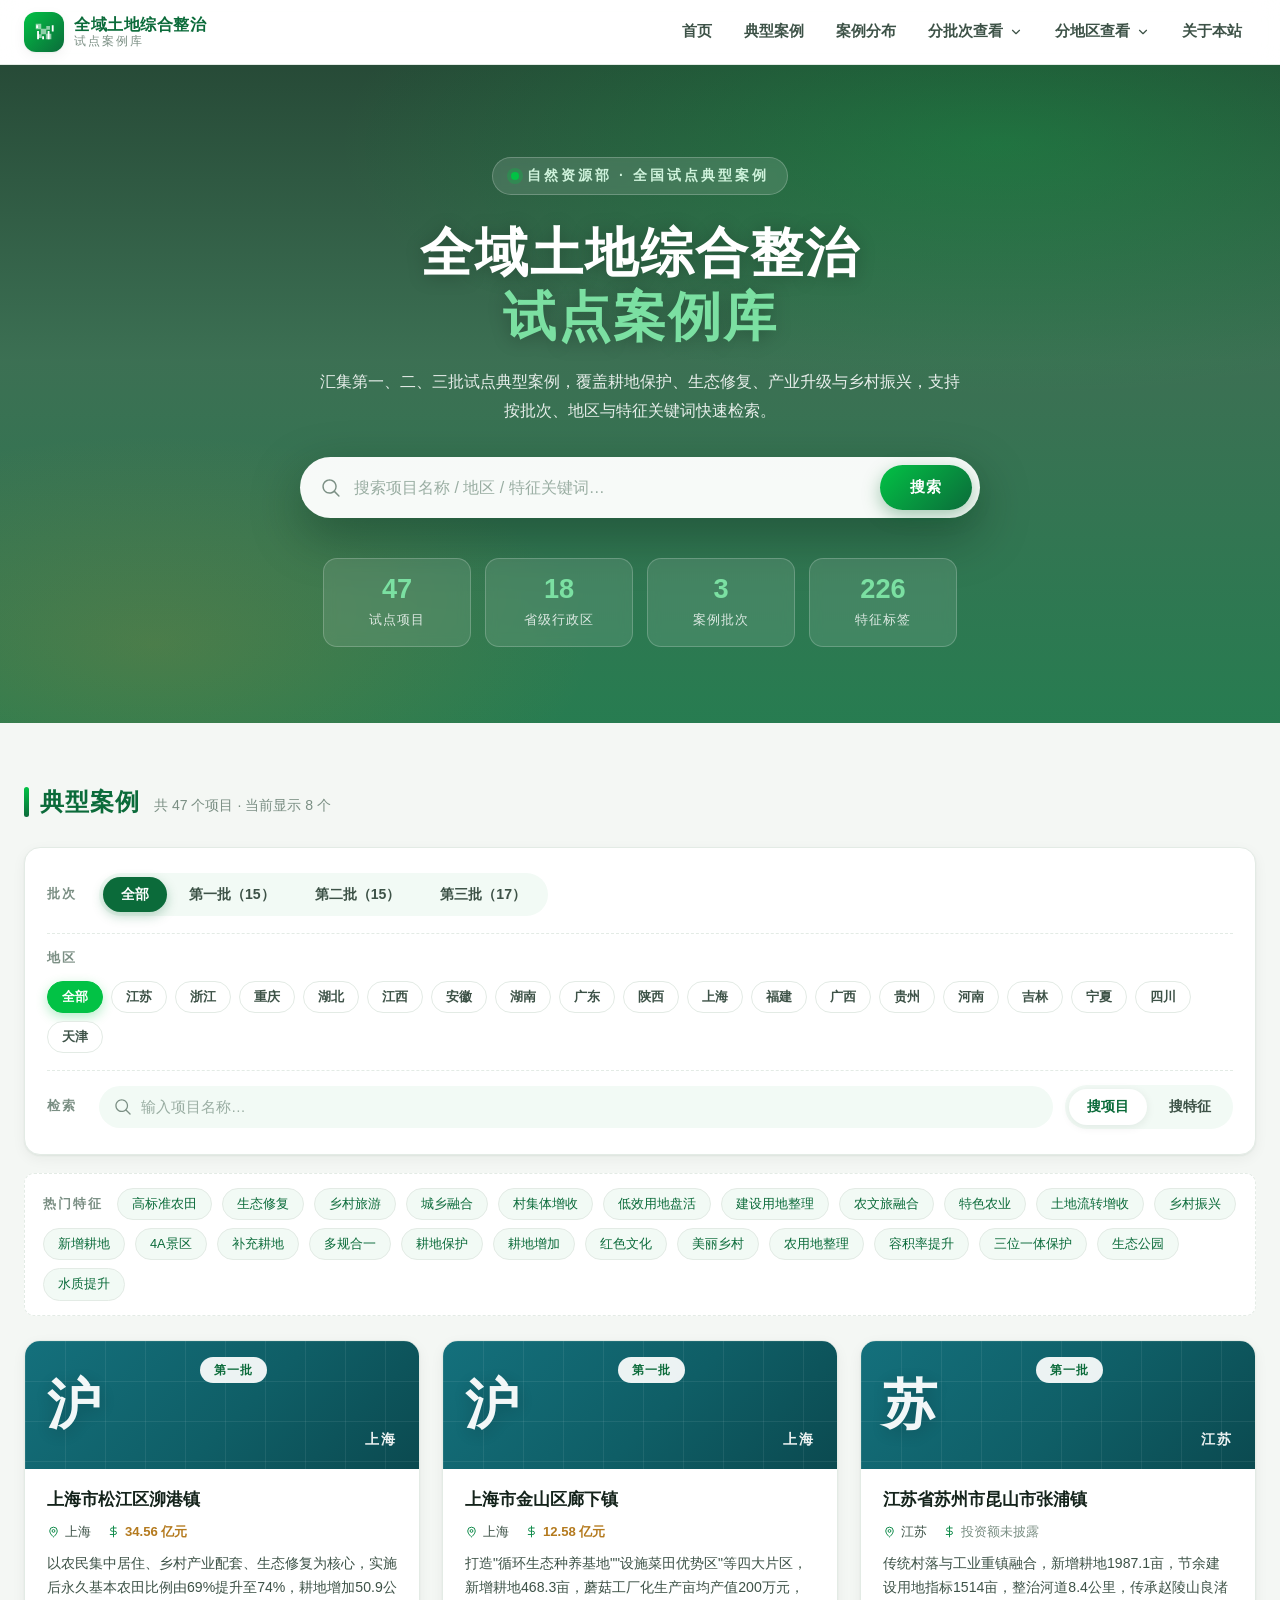
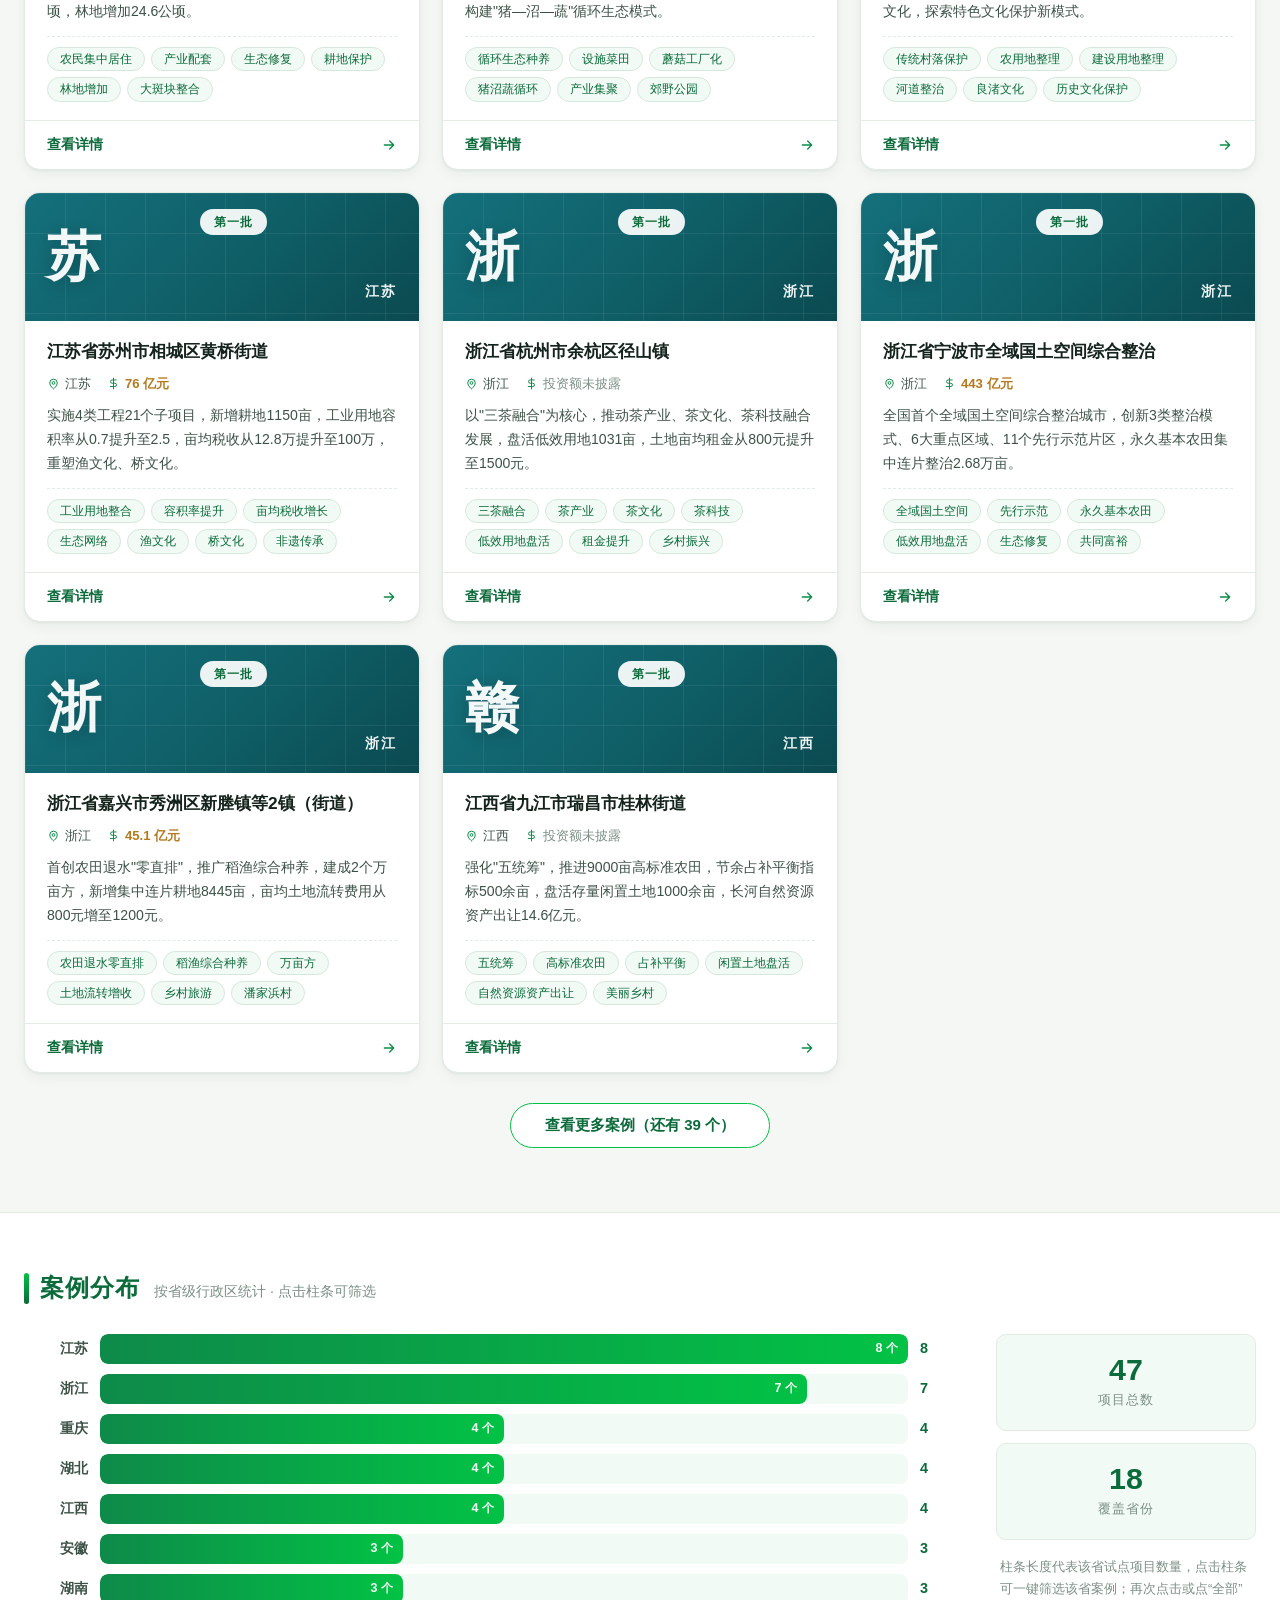
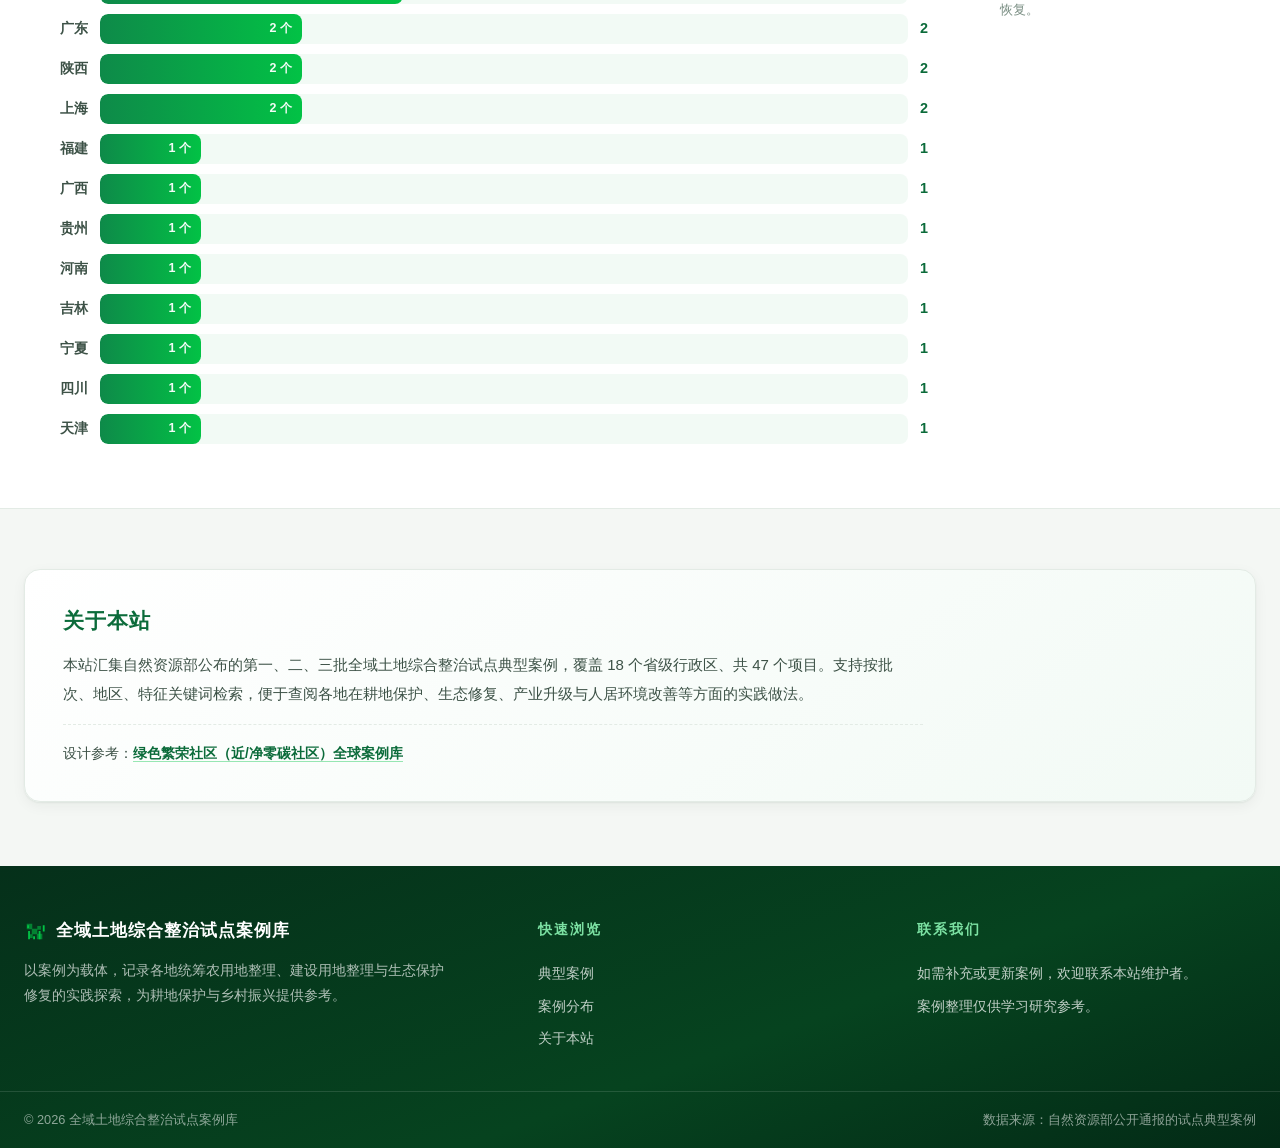
==== index.html @ f23e1749 "Add files via upload" ====
<!DOCTYPE html>
<html lang="zh-CN">
<head>
<meta charset="utf-8" />
<meta name="viewport" content="width=device-width, initial-scale=1.0" />
<meta name="theme-color" content="#02C245" />
<meta name="description" content="全域土地综合整治试点案例库：汇集自然资源部第一、二、三批典型案例，支持按批次、地区、特征关键词检索。" />
<title>全域土地综合整治试点案例库</title>
<style>
/* ============================================================
   全域土地综合整治试点案例库 · 单文件页面
   设计语言：绿色主题（参考绿色繁荣社区案例库）+ 田块网格签名元素
   ============================================================ */

/* ---------- 设计令牌 ---------- */
:root {
  --green-900: #06431F;
  --green-700: #0B6B3A;
  --green-600: #0E8A49;
  --green-500: #02C245;
  --green-100: #E6F6EC;
  --green-50:  #F2FAF5;
  --gold-600:  #B47A1E;
  --gold-500:  #D98E2B;
  --gold-100:  #FBF1DE;
  --teal-600:  #14707C;
  --teal-100:  #E3F2F4;
  --ink:       #14231B;
  --ink-2:     #3D5247;
  --ink-3:     #7B8F84;
  --bg:        #F4F7F4;
  --white:     #FFFFFF;
  --line:      #E3EBE5;
  --shadow-sm: 0 1px 2px rgba(13, 44, 28, .06), 0 4px 14px rgba(13, 44, 28, .05);
  --shadow-md: 0 6px 24px rgba(13, 44, 28, .10);
  --shadow-lg: 0 18px 50px rgba(6, 45, 24, .16);
  --radius:    16px;
  --radius-sm: 10px;
  --font: 'Microsoft YaHei', 'PingFang SC', 'Noto Sans SC', 'Source Han Sans SC', Arial, sans-serif;
  --header-h: 64px;
}

* { margin: 0; padding: 0; box-sizing: border-box; }
html { scroll-behavior: smooth; }
body {
  font-family: var(--font);
  background: var(--bg);
  color: var(--ink);
  line-height: 1.6;
  -webkit-font-smoothing: antialiased;
}
img { display: block; max-width: 100%; }
button { font-family: inherit; cursor: pointer; }
a { color: inherit; text-decoration: none; }
ul { list-style: none; }

/* 田块网格签名元素 */
.plot-grid {
  background-image:
    linear-gradient(rgba(255, 255, 255, .06) 1px, transparent 1px),
    linear-gradient(90deg, rgba(255, 255, 255, .06) 1px, transparent 1px);
  background-size: 46px 46px;
}
.plot-grid-dark {
  background-image:
    linear-gradient(rgba(11, 107, 58, .05) 1px, transparent 1px),
    linear-gradient(90deg, rgba(11, 107, 58, .05) 1px, transparent 1px);
  background-size: 46px 46px;
}

/* ---------- 顶部导航 ---------- */
.site-header {
  position: sticky;
  top: 0;
  z-index: 60;
  background: rgba(255, 255, 255, .92);
  backdrop-filter: blur(12px);
  border-bottom: 1px solid var(--line);
}
.header-inner {
  max-width: 1280px;
  margin: 0 auto;
  height: var(--header-h);
  padding: 0 24px;
  display: flex;
  align-items: center;
  gap: 20px;
}
.brand {
  display: flex;
  align-items: center;
  gap: 10px;
  flex-shrink: 0;
}
.brand-mark {
  width: 40px; height: 40px;
  border-radius: 12px;
  background: linear-gradient(135deg, var(--green-500), var(--green-700));
  display: grid;
  place-items: center;
  color: #fff;
  box-shadow: var(--shadow-sm);
}
.brand-text { display: flex; flex-direction: column; line-height: 1.2; }
.brand-text strong { font-size: 1.02rem; font-weight: 800; color: var(--green-700); letter-spacing: .5px; }
.brand-text small { font-size: .72rem; color: var(--ink-3); letter-spacing: 2px; }

.site-nav {
  margin-left: auto;
  display: flex;
  align-items: center;
  gap: 4px;
}
.nav-link {
  display: inline-flex;
  align-items: center;
  gap: 6px;
  padding: 9px 14px;
  border: none;
  background: none;
  font-size: .92rem;
  font-weight: 600;
  color: var(--ink-2);
  border-radius: 10px;
  transition: background .2s, color .2s;
}
.nav-link:hover, .nav-link:focus-visible { background: var(--green-100); color: var(--green-700); }
.nav-link:focus-visible { outline: 2px solid var(--green-500); outline-offset: 1px; }
.nav-drop { position: relative; }
.drop-menu {
  position: absolute;
  top: calc(100% + 8px);
  left: 0;
  min-width: 180px;
  background: var(--white);
  border: 1px solid var(--line);
  border-radius: 12px;
  box-shadow: var(--shadow-md);
  padding: 8px;
  display: none;
  z-index: 70;
}
.drop-menu.open { display: block; }
.drop-menu button {
  display: flex;
  justify-content: space-between;
  align-items: center;
  gap: 12px;
  width: 100%;
  text-align: left;
  border: none;
  background: none;
  padding: 9px 12px;
  font-size: .9rem;
  color: var(--ink-2);
  border-radius: 8px;
  transition: background .15s, color .15s;
}
.drop-menu button:hover { background: var(--green-50); color: var(--green-700); }
.drop-menu button.active { color: var(--green-700); font-weight: 700; background: var(--green-100); }
.drop-menu button small { color: var(--ink-3); font-weight: 400; font-size: .78rem; white-space: nowrap; }
.drop-menu-wide {
  width: 340px;
  grid-template-columns: 1fr 1fr;
  gap: 2px;
  max-height: 380px;
  overflow-y: auto;
}
.drop-menu.drop-menu-wide { display: none; }
.drop-menu.drop-menu-wide.open { display: grid; }
.nav-toggle {
  display: none;
  width: 42px; height: 42px;
  border: 1px solid var(--line);
  background: var(--white);
  border-radius: 10px;
  place-items: center;
  color: var(--green-700);
}

/* ---------- Hero 横幅 ---------- */
.hero { position: relative; overflow: hidden; }
.hero-bg {
  position: absolute; inset: 0;
  background-size: cover;
  background-position: center 38%;
  transform: scale(1.02);
}
.hero-overlay {
  position: absolute; inset: 0;
  background:
    linear-gradient(180deg, rgba(5, 46, 24, .86) 0%, rgba(8, 74, 38, .78) 45%, rgba(11, 107, 58, .88) 100%);
}
.hero-overlay::after {
  content: "";
  position: absolute; inset: 0;
  background:
    radial-gradient(1100px 420px at 78% 12%, rgba(2, 194, 69, .28), transparent 60%),
    radial-gradient(800px 380px at 12% 88%, rgba(217, 142, 43, .18), transparent 55%);
}
.hero-inner {
  position: relative;
  max-width: 1280px;
  margin: 0 auto;
  padding: 92px 24px 76px;
  text-align: center;
  color: #fff;
}
.hero-eyebrow {
  display: inline-flex;
  align-items: center;
  gap: 8px;
  font-size: .86rem;
  font-weight: 600;
  letter-spacing: 3px;
  color: #CFF3DC;
  background: rgba(255, 255, 255, .12);
  border: 1px solid rgba(255, 255, 255, .22);
  border-radius: 40px;
  padding: 7px 18px;
  margin-bottom: 26px;
  backdrop-filter: blur(4px);
}
.hero-eyebrow::before {
  content: "";
  width: 8px; height: 8px;
  border-radius: 50%;
  background: var(--green-500);
  box-shadow: 0 0 0 4px rgba(2, 194, 69, .28);
}
.hero-title {
  font-size: clamp(2rem, 4.6vw, 3.3rem);
  font-weight: 800;
  line-height: 1.22;
  letter-spacing: 2px;
  text-shadow: 0 2px 18px rgba(0, 0, 0, .25);
}
.hero-title .accent { color: #7BE0A2; }
.hero-sub {
  margin: 18px auto 0;
  max-width: 640px;
  font-size: 1rem;
  color: rgba(255, 255, 255, .88);
  line-height: 1.8;
}
.hero-search {
  margin: 32px auto 0;
  max-width: 680px;
  display: flex;
  align-items: center;
  gap: 10px;
  background: rgba(255, 255, 255, .96);
  border-radius: 60px;
  padding: 8px 8px 8px 22px;
  box-shadow: 0 18px 50px rgba(3, 32, 17, .35);
  transition: box-shadow .25s;
}
.hero-search:focus-within { box-shadow: 0 18px 56px rgba(3, 32, 17, .45), 0 0 0 4px rgba(2, 194, 69, .35); }
.hero-search .s-icon { color: var(--ink-3); flex-shrink: 0; display: grid; place-items: center; }
.hero-search input {
  flex: 1;
  border: none;
  background: none;
  outline: none;
  font-size: 1rem;
  font-family: inherit;
  color: var(--ink);
  padding: 12px 4px;
  min-width: 0;
}
.hero-search input::placeholder { color: #9AAEA3; }
.hero-search button {
  border: none;
  background: linear-gradient(135deg, var(--green-500), var(--green-700));
  color: #fff;
  font-size: .95rem;
  font-weight: 700;
  padding: 12px 30px;
  border-radius: 40px;
  letter-spacing: 1px;
  transition: transform .15s, box-shadow .2s;
  box-shadow: 0 6px 18px rgba(2, 110, 42, .35);
  flex-shrink: 0;
}
.hero-search button:hover { transform: translateY(-1px); box-shadow: 0 10px 24px rgba(2, 110, 42, .45); }

.hero-stats {
  margin: 40px auto 0;
  display: flex;
  justify-content: center;
  flex-wrap: wrap;
  gap: 14px;
}
.hero-stat {
  min-width: 148px;
  background: rgba(255, 255, 255, .10);
  border: 1px solid rgba(255, 255, 255, .20);
  border-radius: 14px;
  padding: 14px 22px;
  backdrop-filter: blur(6px);
  transition: background .2s, transform .2s;
}
.hero-stat:hover { background: rgba(255, 255, 255, .16); transform: translateY(-2px); }
.hero-stat b { display: block; font-size: 1.7rem; font-weight: 800; color: #7BE0A2; line-height: 1.2; }
.hero-stat span { font-size: .82rem; color: rgba(255, 255, 255, .82); letter-spacing: 1px; }

/* ---------- 通用章节 ---------- */
.section { max-width: 1280px; margin: 0 auto; padding: 60px 24px 0; }
.section-head {
  display: flex;
  align-items: baseline;
  gap: 14px;
  margin-bottom: 26px;
  flex-wrap: wrap;
}
.section-title {
  position: relative;
  font-size: 1.5rem;
  font-weight: 800;
  color: var(--green-700);
  letter-spacing: 1px;
  padding-left: 16px;
}
.section-title::before {
  content: "";
  position: absolute;
  left: 0; top: 4px; bottom: 4px;
  width: 5px;
  border-radius: 4px;
  background: linear-gradient(180deg, var(--green-500), var(--green-700));
}
.section-note { font-size: .88rem; color: var(--ink-3); }

/* ---------- 筛选栏 ---------- */
.filter-bar {
  background: var(--white);
  border: 1px solid var(--line);
  border-radius: var(--radius);
  box-shadow: var(--shadow-sm);
  padding: 18px 22px;
  margin-bottom: 18px;
}
.filter-row {
  display: flex;
  align-items: center;
  gap: 12px;
  flex-wrap: wrap;
  padding: 7px 0;
}
.filter-row + .filter-row { border-top: 1px dashed var(--line); margin-top: 10px; padding-top: 14px; }
.filter-label {
  font-size: .8rem;
  font-weight: 700;
  color: var(--ink-3);
  letter-spacing: 2px;
  flex-shrink: 0;
  min-width: 40px;
}
.seg {
  display: inline-flex;
  background: var(--green-50);
  border-radius: 40px;
  padding: 4px;
  gap: 4px;
  flex-wrap: wrap;
}
.seg-btn {
  border: none;
  background: none;
  padding: 8px 18px;
  border-radius: 40px;
  font-size: .88rem;
  font-weight: 600;
  color: var(--ink-2);
  transition: all .2s;
}
.seg-btn:hover { color: var(--green-700); }
.seg-btn.active {
  background: var(--green-700);
  color: #fff;
  box-shadow: 0 4px 12px rgba(11, 107, 58, .28);
}
.chips { display: flex; flex-wrap: wrap; gap: 8px; }
.chip {
  border: 1px solid var(--line);
  background: var(--white);
  border-radius: 40px;
  padding: 6px 14px;
  font-size: .82rem;
  font-weight: 600;
  color: var(--ink-2);
  transition: all .18s;
}
.chip:hover { border-color: var(--green-500); color: var(--green-700); background: var(--green-50); }
.chip.active {
  background: var(--green-500);
  border-color: var(--green-500);
  color: #fff;
  box-shadow: 0 4px 12px rgba(2, 194, 69, .30);
}
.search-group {
  flex: 1 1 300px;
  display: flex;
  align-items: center;
  gap: 8px;
  background: var(--green-50);
  border: 2px solid transparent;
  border-radius: 40px;
  padding: 0 14px;
  transition: all .2s;
}
.search-group:focus-within {
  border-color: var(--green-500);
  background: var(--white);
  box-shadow: 0 0 0 4px rgba(2, 194, 69, .12);
}
.search-group .s-icon { color: var(--ink-3); display: grid; place-items: center; }
.search-group input {
  flex: 1;
  border: none;
  background: none;
  outline: none;
  font-size: .92rem;
  font-family: inherit;
  color: var(--ink);
  padding: 11px 2px;
  min-width: 0;
}
.search-group input::placeholder { color: #9AAEA3; }
.clear-btn {
  border: none;
  background: none;
  color: var(--ink-3);
  width: 26px; height: 26px;
  border-radius: 50%;
  display: none;
  place-items: center;
  transition: color .15s, background .15s;
}
.clear-btn.visible { display: grid; }
.clear-btn:hover { color: #C0392B; background: #FDECEC; }
.mode-toggle {
  display: inline-flex;
  background: var(--green-50);
  border-radius: 40px;
  padding: 4px;
  gap: 4px;
  flex-shrink: 0;
}
.mode-btn {
  border: none;
  background: none;
  padding: 9px 18px;
  border-radius: 40px;
  font-size: .86rem;
  font-weight: 600;
  color: var(--ink-2);
  transition: all .2s;
}
.mode-btn.active {
  background: var(--white);
  color: var(--green-700);
  box-shadow: 0 2px 10px rgba(13, 44, 28, .08);
}

/* ---------- 特征标签云 ---------- */
.tag-cloud {
  display: flex;
  flex-wrap: wrap;
  align-items: center;
  gap: 8px 10px;
  margin-bottom: 24px;
  padding: 14px 18px;
  background: var(--white);
  border: 1px dashed var(--line);
  border-radius: var(--radius-sm);
}
.tag-cloud .label {
  font-size: .8rem;
  font-weight: 700;
  color: var(--ink-3);
  letter-spacing: 2px;
  margin-right: 4px;
}
.tag {
  display: inline-block;
  padding: 5px 14px;
  border-radius: 40px;
  font-size: .8rem;
  background: var(--green-50);
  color: var(--green-700);
  border: 1px solid var(--line);
  cursor: pointer;
  user-select: none;
  transition: all .18s;
}
.tag:hover { border-color: var(--green-500); transform: translateY(-1px); }
.tag.active {
  background: var(--green-700);
  border-color: var(--green-700);
  color: #fff;
  box-shadow: 0 4px 12px rgba(11, 107, 58, .28);
}

/* ---------- 案例卡片 ---------- */
.card-grid {
  display: grid;
  grid-template-columns: repeat(auto-fill, minmax(340px, 1fr));
  gap: 22px;
}
.more-wrap { text-align: center; margin-top: 30px; }
.more-btn {
  display: inline-flex; align-items: center; gap: 8px;
  padding: 12px 34px; border-radius: 999px;
  background: var(--white); color: var(--green-700);
  border: 1.5px solid var(--green-500); font-size: 15px; font-weight: 600;
  cursor: pointer; transition: all .2s ease;
}
.more-btn:hover { background: var(--green-500); color: var(--white); border-color: var(--green-500); }
.project-card {
  background: var(--white);
  border: 1px solid var(--line);
  border-radius: var(--radius);
  box-shadow: var(--shadow-sm);
  overflow: hidden;
  display: flex;
  flex-direction: column;
  cursor: pointer;
  transition: transform .22s cubic-bezier(.4, 0, .2, 1), box-shadow .22s;
}
.project-card:hover, .project-card:focus-visible {
  transform: translateY(-4px);
  box-shadow: var(--shadow-lg);
  border-color: rgba(2, 194, 69, .45);
}
.project-card:focus-visible { outline: 2px solid var(--green-500); outline-offset: 2px; }

.card-cover {
  position: relative;
  height: 128px;
  overflow: hidden;
  display: flex;
  align-items: center;
  justify-content: space-between;
  padding: 0 22px;
  color: #fff;
}
.card-cover::after {  /* 田块网格 */
  content: "";
  position: absolute; inset: 0;
  background-image:
    linear-gradient(rgba(255, 255, 255, .07) 1px, transparent 1px),
    linear-gradient(90deg, rgba(255, 255, 255, .07) 1px, transparent 1px);
  background-size: 40px 40px;
  pointer-events: none;
}
.cover-char {
  position: relative;
  font-size: 3.4rem;
  font-weight: 800;
  line-height: 1;
  opacity: .95;
  text-shadow: 0 4px 18px rgba(0, 0, 0, .22);
}
.cover-prov {
  position: relative;
  font-size: .9rem;
  font-weight: 600;
  letter-spacing: 2px;
  opacity: .92;
  align-self: flex-end;
  padding-bottom: 18px;
}
.batch-badge {
  position: relative;
  align-self: flex-start;
  margin-top: 16px;
  font-size: .72rem;
  font-weight: 700;
  padding: 4px 14px;
  border-radius: 30px;
  background: rgba(255, 255, 255, .92);
  color: var(--green-700);
  letter-spacing: 1px;
  white-space: nowrap;
}
.batch-badge.batch-第二批 { color: var(--gold-600); }
.batch-badge.batch-第三批 { color: var(--teal-600); }

.card-body { padding: 18px 22px 6px; display: flex; flex-direction: column; gap: 10px; flex: 1; }
.card-name {
  font-size: 1.08rem;
  font-weight: 800;
  color: var(--ink);
  line-height: 1.4;
}
.card-meta { display: flex; flex-wrap: wrap; gap: 8px 16px; }
.meta-item {
  display: inline-flex;
  align-items: center;
  gap: 5px;
  font-size: .82rem;
  color: var(--ink-2);
}
.meta-item svg { color: var(--green-600); flex-shrink: 0; }
.meta-item .invest {
  color: var(--gold-600);
  font-weight: 700;
}
.meta-item .invest.na { color: var(--ink-3); font-weight: 400; }
.card-desc {
  font-size: .88rem;
  line-height: 1.7;
  color: var(--ink-2);
  display: -webkit-box;
  -webkit-line-clamp: 3;
  -webkit-box-orient: vertical;
  overflow: hidden;
}
.card-tags {
  display: flex;
  flex-wrap: wrap;
  gap: 6px;
  padding-top: 10px;
  margin-top: 2px;
  border-top: 1px dashed var(--line);
}
.tag-item {
  font-size: .72rem;
  background: var(--green-50);
  color: var(--green-700);
  padding: 2px 12px;
  border-radius: 30px;
  border: 1px solid #D5E8DC;
  white-space: nowrap;
}
.card-foot {
  display: flex;
  align-items: center;
  justify-content: space-between;
  margin-top: 12px;
  padding: 13px 22px;
  border-top: 1px solid var(--line);
  font-size: .86rem;
  font-weight: 700;
  color: var(--green-700);
}
.card-foot svg { transition: transform .2s; color: var(--green-600); }
.project-card:hover .card-foot svg { transform: translateX(4px); }

/* ---------- 空状态 ---------- */
.empty-state {
  grid-column: 1 / -1;
  text-align: center;
  padding: 64px 20px;
  color: var(--ink-3);
  background: var(--white);
  border: 1px dashed var(--line);
  border-radius: var(--radius);
}
.empty-state .e-icon {
  width: 64px; height: 64px;
  margin: 0 auto 18px;
  border-radius: 50%;
  background: var(--green-50);
  display: grid;
  place-items: center;
  color: var(--green-600);
}
.empty-state h3 { font-size: 1.15rem; color: var(--ink-2); margin-bottom: 8px; }
.empty-state p { font-size: .9rem; opacity: .8; }
.empty-state button {
  margin-top: 16px;
  border: 1px solid var(--green-500);
  background: none;
  color: var(--green-700);
  font-weight: 700;
  font-size: .88rem;
  padding: 9px 24px;
  border-radius: 40px;
  transition: all .2s;
}
.empty-state button:hover { background: var(--green-50); }

/* ---------- 案例分布 ---------- */
.section-alt { background: var(--white); border-top: 1px solid var(--line); border-bottom: 1px solid var(--line); max-width: none; margin-top: 64px; padding: 56px 0 64px; }
.section-alt .section-inner { max-width: 1280px; margin: 0 auto; padding: 0 24px; }
.dist-wrap {
  display: grid;
  grid-template-columns: 1fr 260px;
  gap: 32px;
  align-items: start;
}
.dist-bars { display: flex; flex-direction: column; gap: 10px; }
.dist-row { display: grid; grid-template-columns: 64px 1fr 44px; align-items: center; gap: 12px; }
.dist-name { font-size: .88rem; font-weight: 700; color: var(--ink-2); text-align: right; white-space: nowrap; }
.dist-track {
  position: relative;
  height: 30px;
  background: var(--green-50);
  border-radius: 8px;
  overflow: hidden;
  cursor: pointer;
}
.dist-fill {
  position: absolute;
  left: 0; top: 0; bottom: 0;
  border-radius: 8px;
  background: linear-gradient(90deg, var(--green-600), var(--green-500));
  min-width: 3px;
  transition: width .5s cubic-bezier(.4, 0, .2, 1);
  display: flex;
  align-items: center;
  justify-content: flex-end;
  padding-right: 10px;
}
.dist-row.active .dist-fill {
  background: linear-gradient(90deg, var(--green-700), var(--green-500));
  box-shadow: 0 0 0 2px rgba(2, 194, 69, .35);
}
.dist-fill span { font-size: .78rem; font-weight: 700; color: rgba(255, 255, 255, .95); }
.dist-count { font-size: .9rem; font-weight: 800; color: var(--green-700); }
.dist-side { display: flex; flex-direction: column; gap: 12px; }
.dist-card {
  border: 1px solid var(--line);
  border-radius: var(--radius-sm);
  padding: 18px 20px;
  background: var(--green-50);
  text-align: center;
}
.dist-card b { display: block; font-size: 1.9rem; font-weight: 800; color: var(--green-700); line-height: 1.1; }
.dist-card span { font-size: .8rem; color: var(--ink-3); letter-spacing: 1px; }
.dist-tip {
  font-size: .8rem;
  color: var(--ink-3);
  line-height: 1.7;
  padding: 4px 4px 0;
}

/* ---------- 关于本站 ---------- */
.about-card {
  background: linear-gradient(145deg, var(--white), var(--green-50));
  border: 1px solid var(--line);
  border-radius: var(--radius);
  padding: 34px 38px;
  box-shadow: var(--shadow-sm);
}
.about-card h2 { font-size: 1.3rem; font-weight: 800; color: var(--green-700); margin-bottom: 14px; letter-spacing: 1px; }
.about-card p { font-size: .94rem; color: var(--ink-2); line-height: 1.9; max-width: 860px; }
.about-card .about-links { margin-top: 16px; padding-top: 16px; border-top: 1px dashed var(--line); font-size: .86rem; }
.about-card a { color: var(--green-700); font-weight: 700; border-bottom: 1px solid rgba(2, 194, 69, .4); transition: border-color .2s; }
.about-card a:hover { border-color: var(--green-500); }

/* ---------- 页脚 ---------- */
.site-footer {
  margin-top: 64px;
  background: linear-gradient(160deg, #05301A 0%, var(--green-900) 60%, #032A16 100%);
  color: rgba(255, 255, 255, .82);
}
.footer-inner {
  max-width: 1280px;
  margin: 0 auto;
  padding: 52px 24px 36px;
  display: grid;
  grid-template-columns: 1.4fr 1fr 1fr;
  gap: 40px;
}
.footer-brand { display: flex; flex-direction: column; gap: 14px; }
.footer-brand .fb-title { display: flex; align-items: center; gap: 10px; color: #fff; }
.footer-brand .fb-title svg { color: var(--green-500); }
.footer-brand .fb-title strong { font-size: 1.05rem; font-weight: 800; letter-spacing: 1px; }
.footer-brand p { font-size: .86rem; line-height: 1.8; max-width: 420px; color: rgba(255, 255, 255, .68); }
.footer-col h3 {
  font-size: .9rem;
  font-weight: 700;
  color: #7BE0A2;
  letter-spacing: 2px;
  margin-bottom: 16px;
}
.footer-col a, .footer-col p {
  display: block;
  font-size: .88rem;
  color: rgba(255, 255, 255, .75);
  padding: 5px 0;
  transition: color .15s;
}
.footer-col a:hover { color: #7BE0A2; }
.footer-bottom {
  border-top: 1px solid rgba(255, 255, 255, .12);
}
.footer-bottom-inner {
  max-width: 1280px;
  margin: 0 auto;
  padding: 18px 24px;
  display: flex;
  justify-content: space-between;
  flex-wrap: wrap;
  gap: 8px;
  font-size: .8rem;
  color: rgba(255, 255, 255, .55);
}

/* ---------- 详情弹窗 ---------- */
.modal {
  position: fixed;
  inset: 0;
  z-index: 100;
  display: none;
  align-items: center;
  justify-content: center;
  padding: 24px;
}
.modal.open { display: flex; }
.modal-backdrop {
  position: absolute;
  inset: 0;
  background: rgba(6, 34, 19, .55);
  backdrop-filter: blur(3px);
  animation: fadeIn .2s ease;
}
.modal-panel {
  position: relative;
  width: 100%;
  max-width: 640px;
  max-height: 86vh;
  overflow-y: auto;
  background: var(--white);
  border-radius: 18px;
  box-shadow: var(--shadow-lg);
  animation: slideUp .28s cubic-bezier(.2, .8, .3, 1);
}
.modal-close {
  position: absolute;
  top: 14px; right: 14px;
  z-index: 5;
  width: 38px; height: 38px;
  border: none;
  border-radius: 50%;
  background: rgba(255, 255, 255, .9);
  color: var(--ink-2);
  display: grid;
  place-items: center;
  box-shadow: var(--shadow-sm);
  transition: background .15s, transform .15s;
}
.modal-close:hover { background: #fff; transform: rotate(90deg); }
.modal-cover {
  position: relative;
  height: 150px;
  display: flex;
  align-items: center;
  justify-content: space-between;
  padding: 0 30px;
  color: #fff;
  overflow: hidden;
}
.modal-cover::after {
  content: "";
  position: absolute; inset: 0;
  background-image:
    linear-gradient(rgba(255, 255, 255, .07) 1px, transparent 1px),
    linear-gradient(90deg, rgba(255, 255, 255, .07) 1px, transparent 1px);
  background-size: 40px 40px;
  pointer-events: none;
}
.modal-cover .cover-char { position: relative; font-size: 4.2rem; font-weight: 800; text-shadow: 0 4px 18px rgba(0, 0, 0, .25); }
.modal-cover .cover-right { position: relative; text-align: right; display: flex; flex-direction: column; gap: 8px; align-items: flex-end; }
.modal-cover .cover-prov { font-size: .92rem; font-weight: 600; letter-spacing: 3px; opacity: .92; }
.modal-body { padding: 26px 30px 30px; }
.modal-name { font-size: 1.35rem; font-weight: 800; color: var(--ink); line-height: 1.45; }
.modal-meta { display: flex; flex-wrap: wrap; gap: 8px; margin: 16px 0; }
.meta-pill {
  display: inline-flex;
  align-items: center;
  gap: 6px;
  font-size: .82rem;
  font-weight: 600;
  padding: 5px 14px;
  border-radius: 30px;
  background: var(--green-50);
  color: var(--green-700);
  border: 1px solid #D5E8DC;
}
.meta-pill.gold { background: var(--gold-100); color: var(--gold-600); border-color: #F0DFBE; }
.modal-desc { font-size: .95rem; line-height: 1.95; color: var(--ink-2); }
.modal-tags-title { margin-top: 20px; font-size: .8rem; font-weight: 700; color: var(--ink-3); letter-spacing: 2px; }
.modal-tags { display: flex; flex-wrap: wrap; gap: 8px; margin-top: 10px; }

/* ---------- 回到顶部 ---------- */
.to-top {
  position: fixed;
  right: 26px;
  bottom: 26px;
  z-index: 50;
  width: 46px; height: 46px;
  border: none;
  border-radius: 50%;
  background: linear-gradient(135deg, var(--green-500), var(--green-700));
  color: #fff;
  display: grid;
  place-items: center;
  box-shadow: 0 8px 24px rgba(2, 110, 42, .35);
  opacity: 0;
  visibility: hidden;
  transform: translateY(10px);
  transition: all .25s;
}
.to-top.show { opacity: 1; visibility: visible; transform: translateY(0); }
.to-top:hover { transform: translateY(-3px); box-shadow: 0 12px 30px rgba(2, 110, 42, .45); }

/* ---------- 动画 ---------- */
@keyframes fadeIn { from { opacity: 0; } to { opacity: 1; } }
@keyframes slideUp { from { opacity: 0; transform: translateY(26px); } to { opacity: 1; transform: translateY(0); } }

/* ---------- 响应式 ---------- */
@media (max-width: 1020px) {
  .dist-wrap { grid-template-columns: 1fr; }
  .dist-side { flex-direction: row; flex-wrap: wrap; }
  .dist-card { flex: 1; min-width: 140px; }
  .footer-inner { grid-template-columns: 1fr 1fr; }
}
@media (max-width: 880px) {
  .nav-toggle { display: grid; }
  .site-nav {
    position: absolute;
    top: var(--header-h);
    left: 0; right: 0;
    background: var(--white);
    border-bottom: 1px solid var(--line);
    flex-direction: column;
    align-items: stretch;
    padding: 12px 16px 18px;
    gap: 2px;
    display: none;
    box-shadow: var(--shadow-md);
    max-height: calc(100vh - var(--header-h));
    overflow-y: auto;
  }
  .site-nav.open { display: flex; }
  .nav-link { padding: 12px 12px; }
  .nav-drop { position: static; }
  .drop-menu {
    position: static;
    box-shadow: none;
    border: none;
    background: var(--green-50);
    margin: 2px 0 6px;
    display: none;
  }
  .drop-menu.open { display: block; }
  .drop-menu.drop-menu-wide.open { display: grid; }
}
@media (max-width: 680px) {
  .hero-inner { padding: 64px 20px 56px; }
  .hero-stats { gap: 10px; }
  .hero-stat { min-width: 130px; padding: 12px 16px; }
  .hero-stat b { font-size: 1.4rem; }
  .hero-search { flex-wrap: wrap; border-radius: 24px; padding: 12px; }
  .hero-search button { width: 100%; }
  .card-grid { grid-template-columns: 1fr; }
  .section { padding: 44px 16px 0; }
  .section-alt { margin-top: 44px; padding: 44px 0 52px; }
  .section-alt .section-inner { padding: 0 16px; }
  .footer-inner { grid-template-columns: 1fr; gap: 28px; padding: 40px 20px 28px; }
  .about-card { padding: 26px 22px; }
  .modal-body { padding: 22px 20px 24px; }
  .modal-cover { padding: 0 22px; }
  .dist-row { grid-template-columns: 52px 1fr 36px; }
}

/* ---------- 辅助 ---------- */
:focus-visible { outline: 2px solid var(--green-500); outline-offset: 2px; }
@media (prefers-reduced-motion: reduce) {
  *, *::before, *::after { animation: none !important; transition: none !important; }
  html { scroll-behavior: auto; }
}
</style>
</head>
<body id="top">

<!-- ===== 顶部导航 ===== -->
<header class="site-header">
  <div class="header-inner">
    <a class="brand" href="#top" aria-label="返回首页">
      <span class="brand-mark">
        <svg width="22" height="22" viewBox="0 0 24 24" fill="none" aria-hidden="true">
          <path d="M3 3h6v6H3zM8.5 8.5h6v6h-6zM14 14h6v6h-6zM5.5 14.5h4v4h-4zM14.5 5.5h4v4h-4z" fill="currentColor" opacity=".55"/>
          <path d="M4.5 11h2v9h-2zM10 16.5h2v3.5h-2zM16 11h2v9h-2zM20.5 4.5h2v7h-2zM3.5 4.5h2v3h-2z" fill="currentColor"/>
        </svg>
      </span>
      <span class="brand-text">
        <strong>全域土地综合整治</strong>
        <small>试点案例库</small>
      </span>
    </a>
    <nav class="site-nav" id="siteNav" aria-label="主导航">
      <a class="nav-link" href="#top">首页</a>
      <a class="nav-link" href="#cases">典型案例</a>
      <a class="nav-link" href="#distribution">案例分布</a>
      <div class="nav-drop">
        <button class="nav-link" type="button" aria-haspopup="true" aria-expanded="false" data-drop="batchMenu">
          分批次查看
          <svg width="14" height="14" viewBox="0 0 24 24" fill="none" aria-hidden="true"><path d="M6 9l6 6 6-6" stroke="currentColor" stroke-width="2" stroke-linecap="round" stroke-linejoin="round"/></svg>
        </button>
        <div class="drop-menu" id="batchMenu" role="menu"></div>
      </div>
      <div class="nav-drop">
        <button class="nav-link" type="button" aria-haspopup="true" aria-expanded="false" data-drop="provinceMenu">
          分地区查看
          <svg width="14" height="14" viewBox="0 0 24 24" fill="none" aria-hidden="true"><path d="M6 9l6 6 6-6" stroke="currentColor" stroke-width="2" stroke-linecap="round" stroke-linejoin="round"/></svg>
        </button>
        <div class="drop-menu drop-menu-wide" id="provinceMenu" role="menu"></div>
      </div>
      <a class="nav-link" href="#about">关于本站</a>
    </nav>
    <button class="nav-toggle" id="navToggle" type="button" aria-label="打开菜单" aria-expanded="false">
      <svg width="20" height="20" viewBox="0 0 24 24" fill="none" aria-hidden="true"><path d="M4 7h16M4 12h16M4 17h16" stroke="currentColor" stroke-width="2" stroke-linecap="round"/></svg>
    </button>
  </div>
</header>

<!-- ===== Hero 横幅 ===== -->
<section class="hero" id="home">
  <div class="hero-bg" role="img" aria-label="航拍绿色梯田农田景观" style="background-image:url('https://aka.doubaocdn.com/s/QImNTtidp1')"></div>
  <div class="hero-overlay plot-grid"></div>
  <div class="hero-inner">
    <p class="hero-eyebrow">自然资源部 · 全国试点典型案例</p>
    <h1 class="hero-title">全域土地综合整治<br /><span class="accent">试点案例库</span></h1>
    <p class="hero-sub">汇集第一、二、三批试点典型案例，覆盖耕地保护、生态修复、产业升级与乡村振兴，支持按批次、地区与特征关键词快速检索。</p>
    <form class="hero-search" id="heroSearchForm" role="search" aria-label="案例搜索">
      <span class="s-icon"><svg width="18" height="18" viewBox="0 0 20 20" fill="none" aria-hidden="true"><path d="M8.4.4c-4.408 0-8 3.591-8 8s3.592 8 8 8c1.918 0 3.678-.68 5.058-1.811l4.777 4.777a.8.8 0 1 0 1.131-1.132l-4.777-4.776A7.958 7.958 0 0 0 16.4 8.4c0-4.409-3.59-8-8-8zm0 1.6c3.544 0 6.4 2.856 6.4 6.4 0 3.544-2.856 6.4-6.4 6.4A6.388 6.388 0 0 1 2 8.4C2 4.856 4.856 2 8.4 2z" fill="currentColor"/></svg></span>
      <input id="heroSearch" type="text" placeholder="搜索项目名称 / 地区 / 特征关键词…" autocomplete="off" />
      <button type="submit">搜索</button>
    </form>
    <ul class="hero-stats" id="heroStats"></ul>
  </div>
</section>

<main>
  <!-- ===== 典型案例 ===== -->
  <section class="section" id="cases">
    <div class="section-head">
      <h2 class="section-title">典型案例</h2>
      <span class="section-note" id="resultCount">共 47 个项目</span>
    </div>

    <div class="filter-bar">
      <div class="filter-row">
        <span class="filter-label">批次</span>
        <div class="seg" id="batchTabs" role="tablist" aria-label="按批次筛选"></div>
      </div>
      <div class="filter-row">
        <span class="filter-label">地区</span>
        <div class="chips" id="provinceChips" aria-label="按地区筛选"></div>
      </div>
      <div class="filter-row">
        <span class="filter-label">检索</span>
        <div class="search-group">
          <span class="s-icon"><svg width="16" height="16" viewBox="0 0 20 20" fill="none" aria-hidden="true"><path d="M8.4.4c-4.408 0-8 3.591-8 8s3.592 8 8 8c1.918 0 3.678-.68 5.058-1.811l4.777 4.777a.8.8 0 1 0 1.131-1.132l-4.777-4.776A7.958 7.958 0 0 0 16.4 8.4c0-4.409-3.59-8-8-8zm0 1.6c3.544 0 6.4 2.856 6.4 6.4 0 3.544-2.856 6.4-6.4 6.4A6.388 6.388 0 0 1 2 8.4C2 4.856 4.856 2 8.4 2z" fill="currentColor"/></svg></span>
          <input id="searchInput" type="text" placeholder="输入项目名称或特征关键词…" autocomplete="off" />
          <button class="clear-btn" id="clearBtn" type="button" aria-label="清空搜索">
            <svg width="14" height="14" viewBox="0 0 24 24" fill="none" aria-hidden="true"><path d="M6 6l12 12M18 6L6 18" stroke="currentColor" stroke-width="2.2" stroke-linecap="round"/></svg>
          </button>
        </div>
        <div class="mode-toggle" role="group" aria-label="搜索模式">
          <button class="mode-btn active" id="modeProject" type="button">搜项目</button>
          <button class="mode-btn" id="modeFeature" type="button">搜特征</button>
        </div>
      </div>
    </div>

    <div class="tag-cloud" id="tagCloud" aria-label="热门特征标签"></div>

    <div class="card-grid" id="cardGrid" aria-live="polite"></div>
    <div class="more-wrap">
      <button type="button" class="more-btn" id="loadMoreBtn" style="display:none;">查看更多案例</button>
    </div>
  </section>

  <!-- ===== 案例分布 ===== -->
  <section class="section section-alt" id="distribution">
    <div class="section-inner">
      <div class="section-head">
        <h2 class="section-title">案例分布</h2>
        <span class="section-note">按省级行政区统计 · 点击柱条可筛选</span>
      </div>
      <div class="dist-wrap">
        <div class="dist-bars" id="distBars" aria-label="各省项目数量分布"></div>
        <aside class="dist-side">
          <div class="dist-card"><b id="distTotal">47</b><span>项目总数</span></div>
          <div class="dist-card"><b id="distProv">18</b><span>覆盖省份</span></div>
          <p class="dist-tip">柱条长度代表该省试点项目数量，点击柱条可一键筛选该省案例；再次点击或点“全部”恢复。</p>
        </aside>
      </div>
    </div>
  </section>

  <!-- ===== 关于本站 ===== -->
  <section class="section" id="about">
    <div class="about-card">
      <h2>关于本站</h2>
      <p>本站汇集自然资源部公布的第一、二、三批全域土地综合整治试点典型案例，覆盖 18 个省级行政区、共 47 个项目。支持按批次、地区、特征关键词检索，便于查阅各地在耕地保护、生态修复、产业升级与人居环境改善等方面的实践做法。</p>
      <p class="about-links">设计参考：<a href="https://gtn-caselibrary.org.cn/" target="_blank" rel="noopener">绿色繁荣社区（近/净零碳社区）全球案例库</a></p>
    </div>
  </section>
</main>

<!-- ===== 页脚 ===== -->
<footer class="site-footer">
  <div class="footer-inner">
    <div class="footer-brand">
      <div class="fb-title">
        <svg width="22" height="22" viewBox="0 0 24 24" fill="none" aria-hidden="true">
          <path d="M3 3h6v6H3zM8.5 8.5h6v6h-6zM14 14h6v6h-6zM5.5 14.5h4v4h-4zM14.5 5.5h4v4h-4z" fill="currentColor" opacity=".55"/>
          <path d="M4.5 11h2v9h-2zM10 16.5h2v3.5h-2zM16 11h2v9h-2zM20.5 4.5h2v7h-2zM3.5 4.5h2v3h-2z" fill="currentColor"/>
        </svg>
        <strong>全域土地综合整治试点案例库</strong>
      </div>
      <p>以案例为载体，记录各地统筹农用地整理、建设用地整理与生态保护修复的实践探索，为耕地保护与乡村振兴提供参考。</p>
    </div>
    <div class="footer-col">
      <h3>快速浏览</h3>
      <a href="#cases">典型案例</a>
      <a href="#distribution">案例分布</a>
      <a href="#about">关于本站</a>
    </div>
    <div class="footer-col">
      <h3>联系我们</h3>
      <p>如需补充或更新案例，欢迎联系本站维护者。</p>
      <p>案例整理仅供学习研究参考。</p>
    </div>
  </div>
  <div class="footer-bottom">
    <div class="footer-bottom-inner">
      <span>© 2026 全域土地综合整治试点案例库</span>
      <span>数据来源：自然资源部公开通报的试点典型案例</span>
    </div>
  </div>
</footer>

<!-- ===== 详情弹窗 ===== -->
<div class="modal" id="caseModal" aria-hidden="true">
  <div class="modal-backdrop" data-close></div>
  <div class="modal-panel" role="dialog" aria-modal="true" aria-labelledby="modalName">
    <button class="modal-close" id="modalClose" type="button" data-close aria-label="关闭详情">
      <svg width="16" height="16" viewBox="0 0 24 24" fill="none" aria-hidden="true"><path d="M6 6l12 12M18 6L6 18" stroke="currentColor" stroke-width="2.4" stroke-linecap="round"/></svg>
    </button>
    <div class="modal-cover" id="modalCover">
      <span class="cover-char" id="modalChar"></span>
      <div class="cover-right">
        <span class="batch-badge" id="modalBatch"></span>
        <span class="cover-prov" id="modalProv"></span>
      </div>
    </div>
    <div class="modal-body">
      <h3 class="modal-name" id="modalName"></h3>
      <div class="modal-meta" id="modalMeta"></div>
      <p class="modal-desc" id="modalDesc"></p>
      <p class="modal-tags-title">特征标签</p>
      <div class="modal-tags" id="modalTags"></div>
    </div>
  </div>
</div>

<!-- ===== 回到顶部 ===== -->
<button class="to-top" id="toTop" type="button" aria-label="回到顶部">
  <svg width="18" height="18" viewBox="0 0 24 24" fill="none" aria-hidden="true"><path d="M12 19V5M5 12l7-7 7 7" stroke="currentColor" stroke-width="2.2" stroke-linecap="round" stroke-linejoin="round"/></svg>
</button>

<script>
/* ================================================================
 * 数据：47 个试点项目（第一、二、三批）
 * ================================================================ */
const PROJECTS = [{
    id: 1,
    name: '上海市松江区泖港镇',
    batch: '第一批',
    province: '上海',
    invest: '34.56 亿元',
    desc: '以农民集中居住、乡村产业配套、生态修复为核心，实施后永久基本农田比例由69%提升至74%，耕地增加50.9公顷，林地增加24.6公顷。',
    tags: ['农民集中居住', '产业配套', '生态修复', '耕地保护', '林地增加', '大斑块整合']
}, {
    id: 2,
    name: '上海市金山区廊下镇',
    batch: '第一批',
    province: '上海',
    invest: '12.58 亿元',
    desc: '打造"循环生态种养基地""设施菜田优势区"等四大片区，新增耕地468.3亩，蘑菇工厂化生产亩均产值200万元，构建"猪—沼—蔬"循环生态模式。',
    tags: ['循环生态种养', '设施菜田', '蘑菇工厂化', '猪沼蔬循环', '产业集聚', '郊野公园']
}, {
    id: 3,
    name: '江苏省苏州市昆山市张浦镇',
    batch: '第一批',
    province: '江苏',
    invest: '—',
    desc: '传统村落与工业重镇融合，新增耕地1987.1亩，节余建设用地指标1514亩，整治河道8.4公里，传承赵陵山良渚文化，探索特色文化保护新模式。',
    tags: ['传统村落保护', '农用地整理', '建设用地整理', '河道整治', '良渚文化', '历史文化保护']
}, {
    id: 4,
    name: '江苏省苏州市相城区黄桥街道',
    batch: '第一批',
    province: '江苏',
    invest: '76 亿元',
    desc: '实施4类工程21个子项目，新增耕地1150亩，工业用地容积率从0.7提升至2.5，亩均税收从12.8万提升至100万，重塑渔文化、桥文化。',
    tags: ['工业用地整合', '容积率提升', '亩均税收增长', '生态网络', '渔文化', '桥文化', '非遗传承']
}, {
    id: 5,
    name: '浙江省杭州市余杭区径山镇',
    batch: '第一批',
    province: '浙江',
    invest: '—',
    desc: '以"三茶融合"为核心，推动茶产业、茶文化、茶科技融合发展，盘活低效用地1031亩，土地亩均租金从800元提升至1500元。',
    tags: ['三茶融合', '茶产业', '茶文化', '茶科技', '低效用地盘活', '租金提升', '乡村振兴']
}, {
    id: 6,
    name: '浙江省宁波市全域国土空间综合整治',
    batch: '第一批',
    province: '浙江',
    invest: '443 亿元',
    desc: '全国首个全域国土空间综合整治城市，创新3类整治模式、6大重点区域、11个先行示范片区，永久基本农田集中连片整治2.68万亩。',
    tags: ['全域国土空间', '先行示范', '永久基本农田', '低效用地盘活', '生态修复', '共同富裕']
}, {
    id: 7,
    name: '浙江省嘉兴市秀洲区新塍镇等2镇（街道）',
    batch: '第一批',
    province: '浙江',
    invest: '45.1 亿元',
    desc: '首创农田退水"零直排"，推广稻渔综合种养，建成2个万亩方，新增集中连片耕地8445亩，亩均土地流转费用从800元增至1200元。',
    tags: ['农田退水零直排', '稻渔综合种养', '万亩方', '土地流转增收', '乡村旅游', '潘家浜村']
}, {
    id: 8,
    name: '江西省九江市瑞昌市桂林街道',
    batch: '第一批',
    province: '江西',
    invest: '—',
    desc: '强化"五统筹"，推进9000亩高标准农田，节余占补平衡指标500余亩，盘活存量闲置土地1000余亩，长河自然资源资产出让14.6亿元。',
    tags: ['五统筹', '高标准农田', '占补平衡', '闲置土地盘活', '自然资源资产出让', '美丽乡村']
}, {
    id: 9,
    name: '江西省鹰潭市余江区马荃镇',
    batch: '第一批',
    province: '江西',
    invest: '5733 万元',
    desc: '统筹集体建设用地入市、城乡融合发展，实施46个项目，新增耕地194.6亩，耕地质量提升0.5等，建成6个"产业下沉"车间。',
    tags: ['集体建设用地入市', '城乡融合', '耕地质量提升', '产业下沉', '人居环境整治', '宅基地退出']
}, {
    id: 10,
    name: '河南省商丘市民权县绿洲街道吴庄等12村',
    batch: '第一批',
    province: '河南',
    invest: '9.8 亿元',
    desc: '整理低效宅基地61.1公顷，建设4个新村安置社区，结余拆旧复垦指标118.38公顷，补充耕地指标19公顷，预计指标收入4亿元以上。',
    tags: ['宅基地整理', '新村安置', '拆旧复垦', '补充耕地', '指标交易', '乡村振兴资金']
}, {
    id: 11,
    name: '湖北省孝感市孝南区朱湖办事处',
    batch: '第一批',
    province: '湖北',
    invest: '—',
    desc: '统筹湿地公园与系统治理，加固堤防12公里，生态河渠130公里，新增耕地5000亩，朱湖糯米辐射30万亩，打造武汉都市圈"后花园"。',
    tags: ['湿地公园', '生态河渠', '耕地增加', '朱湖糯米', '金色产业', '近零碳排放']
}, {
    id: 12,
    name: '湖南省长沙市浏阳市永安镇',
    batch: '第一批',
    province: '湖南',
    invest: '3.01 亿元',
    desc: '推进农用地整理、建设用地整理、生态修复，新增耕地420.29亩，耕地连片度提升，新增产能指标超340万公斤，农民年增收400万元。',
    tags: ['农用地整理', '建设用地整理', '生态修复', '耕地连片', '产能提升', '稻油轮作']
}, {
    id: 13,
    name: '广东省广州市从化区',
    batch: '第一批',
    province: '广东',
    invest: '399.6 亿元',
    desc: '划定10个示范片区，探索"全域+城乡融合""全域+园区开发""全域+城市功能提升""全域+生态修复"四大模式，打造湾区样板。',
    tags: ['城乡融合', '园区开发', '城市功能提升', '生态修复', '湾区样板', '万亩良田']
}, {
    id: 14,
    name: '重庆市九龙坡区铜罐驿镇',
    batch: '第一批',
    province: '重庆',
    invest: '—',
    desc: '统筹5大类12个子项目，新增布局产业用地13.52公顷，耕地破碎度从62%降至38%，水质由劣Ⅴ类提升为Ⅳ类，构建2.1公里植被缓冲带。',
    tags: ['产业用地布局', '耕地破碎度降低', '水质提升', '植被缓冲带', '智慧果园', '红色文化']
}, {
    id: 15,
    name: '陕西省安康市白河县仓上镇',
    batch: '第一批',
    province: '陕西',
    invest: '—',
    desc: '以"多规合一"村庄规划为引领，提质改造耕地1288亩，新增耕地65.6亩，打造4A级旅游景区、田园综合体，推动一二三产融合。',
    tags: ['多规合一', '耕地提质改造', '田园综合体', '4A景区', '康养旅居', '特色农业']
}, {
    id: 16,
    name: '天津市宝坻区牛家牌镇',
    batch: '第二批',
    province: '天津',
    invest: '—',
    desc: '以"闲置宅基地盘活+现代农业"为核心，建设现代农业产业园，流转土地2000亩，村集体收入增长40%，带动300余名村民就业。',
    tags: ['闲置宅基地盘活', '现代农业', '村集体增收', '村民就业', '城乡融合']
}, {
    id: 17,
    name: '吉林省白城市大安市新平安镇',
    batch: '第二批',
    province: '吉林',
    invest: '9.52 亿元',
    desc: '实施占补平衡项目5个，新增耕地4.09万亩，配套易地搬迁安置和牧业小区，推进盐碱地综合利用，严守耕地保护红线。',
    tags: ['盐碱地综合利用', '占补平衡', '易地搬迁', '牧业小区', '耕地保护']
}, {
    id: 18,
    name: '江苏省盐城市建湖县高作镇',
    batch: '第二批',
    province: '江苏',
    invest: '—',
    desc: '破除田埂、平整田地，形成补充耕地733亩、增减挂钩1998亩，建成3个万亩连片优质稻麦种植基地，亩均增产100多斤、增收200元。',
    tags: ['田埂破除', '补充耕地', '增减挂钩', '万亩连片', '智慧农场', '减量使用']
}, {
    id: 19,
    name: '江苏省宿迁市宿豫区新庄镇',
    batch: '第二批',
    province: '江苏',
    invest: '8.17 亿元',
    desc: '以解决耕地碎片化为重点，新增耕地1560亩，年增加粮食产能1740吨，协同推进高标准农田整镇推进和"先建后补"。',
    tags: ['耕地碎片化解决', '新增耕地', '粮食产能', '高标准农田', '先建后补']
}, {
    id: 20,
    name: '江苏省无锡市惠山区洛社镇',
    batch: '第二批',
    province: '江苏',
    invest: '—',
    desc: '统筹大运河、湿地、耕地整体保护，实施5类工程16个子项目，新增耕地约9.07公顷，每年吸引游客超30万人次，旅游总收入超6000万元。',
    tags: ['大运河保护', '湿地保护', '农用地整治', '生态修复', '乡村旅游', '尚田小镇']
}, {
    id: 21,
    name: '浙江省台州市温岭市横峰街道',
    batch: '第二批',
    province: '浙江',
    invest: '—',
    desc: '围绕两城两湖战略，村庄用地容积率从0.72提高到2.65，规划工业产业园8个，吸引"回力"自动化制鞋等优质项目落户。',
    tags: ['两城两湖', '容积率提升', '工业产业园', '制鞋产业', '水系优化', '10分钟公共服务圈']
}, {
    id: 22,
    name: '安徽省芜湖市无为市开城镇',
    batch: '第二批',
    province: '安徽',
    invest: '1.2 亿元（社会资本）',
    desc: '建立"财政+社会资本"融资机制，修复废弃矿山500亩，建设生态公园，建成高标准农田3391亩，新增耕地446.69亩。',
    tags: ['社会资本融资', '废弃矿山修复', '生态公园', '高标准农田', '耕地增加']
}, {
    id: 23,
    name: '福建省莆田市荔城区木兰溪南岸',
    batch: '第二批',
    province: '福建',
    invest: '—',
    desc: '整治5.5万亩，形成"1个万亩方、2个千亩方"高标准生态良田，盘活低效用地1416亩，腾退建设用地997亩，为新产业提供用地304亩。',
    tags: ['万亩方', '千亩方', '生态良田', '低效用地盘活', '产业用地', '木兰溪']
}, {
    id: 24,
    name: '江西省宜春市铜鼓县大塅镇',
    batch: '第二批',
    province: '江西',
    invest: '—',
    desc: '编制多层次规划体系，建立耕地"三位一体"保护机制，打造万亩有机白茶基地、中药材基地，创建2家国家4A级景区。',
    tags: ['三位一体保护', '有机白茶', '中药材基地', '4A景区', '康养旅游', '农文旅融合']
}, {
    id: 25,
    name: '湖北省孝感市应城市杨河镇',
    batch: '第二批',
    province: '湖北',
    invest: '3.83 亿元',
    desc: '整治3.27万亩，新增各类耕地指标2000余亩，引入中磐粮油，组建磐农联盟，糯稻全产业链带动农民每亩增收180元。',
    tags: ['耕地指标', '中磐粮油', '糯稻全产业链', '龙头企业', '农户增收', '美丽乡村']
}, {
    id: 26,
    name: '湖北省恩施土家族苗族自治州宣恩县椒园镇',
    batch: '第二批',
    province: '湖北',
    invest: '2.8 亿元（融资）',
    desc: '政银企创新合作，改造低效用地500余亩，腾退建设用地200余亩，打造"山区特色农业+乡村旅游+文化保护"产业链。',
    tags: ['政银企合作', '低效用地改造', '特色农业', '乡村旅游', '文化保护', '硒食品']
}, {
    id: 27,
    name: '广东省梅州市蕉岭县新铺镇',
    batch: '第二批',
    province: '广东',
    invest: '7.37 亿元',
    desc: '以石窟河、石扇河生态修复为主线，建设5000亩生态化耕地治理、10公里生态碧道、1万亩碳汇林，打造"稻香画廊"。',
    tags: ['生态修复', '碳汇林', '生态碧道', '稻香画廊', '客家文旅', '光伏新能源']
}, {
    id: 28,
    name: '重庆市涪陵区大顺乡',
    batch: '第二批',
    province: '重庆',
    invest: '9700 余万元（社会资本）',
    desc: '以"多规合一"为切入点，小微型农机化率从53%提升到78%，林下中药材产值达3.1亿元，年游客从100人次跃升至3万余人次。',
    tags: ['多规合一', '农机化率提升', '林下中药材', '红色文化', '乡村旅游', '共享农庄']
}, {
    id: 29,
    name: '四川省自贡市大安区牛佛镇',
    batch: '第二批',
    province: '四川',
    invest: '8.5 亿元',
    desc: '探索"资金整合+融资贷款+社会资本+债券包装"模式，建成"一园六区"示范园区，亩均土地流转收入从300元增至800元。',
    tags: ['多元融资', '一园六区', '稻鱼稻虾', '土地流转增收', '沱江生态廊道', '非遗民俗']
}, {
    id: 30,
    name: '陕西省榆林市绥德县满堂川镇',
    batch: '第二批',
    province: '陕西',
    invest: '—',
    desc: '整理耕地28.1公顷，复垦腾退13.2公顷，土地利用率提升32%，生态系统物种多样性从38个提升至51个，林草覆盖度从13%提升至30%以上。',
    tags: ['耕地整理', '土地利用率提升', '生物多样性', '林草覆盖度', '灾毁地治理', '写生基地']
}, {
    id: 31,
    name: '江苏如东新店镇',
    batch: '第三批',
    province: '江苏',
    invest: '—',
    desc: '形成"3+6+4"工作模式，建成1.02万亩连片高标田，填埋废弃沟塘净增耕地2830亩，年增收入超600万元，打造"味稻小镇"。',
    tags: ['连片高标田', '废弃沟塘填埋', '味稻小镇', '稻米产业化', '三产融合']
}, {
    id: 32,
    name: '浙江桐乡濮院镇',
    batch: '第三批',
    province: '浙江',
    invest: '—',
    desc: '系统重构土地资源，建设高标准农田119.7公顷，"喜濮"大米亩产1730斤，亩均效益近1万元，土地集约度提升37.4%。',
    tags: ['系统重构', '高标准农田', '喜濮大米', '数字化管理', '土地集约度', '乡村旅游']
}, {
    id: 33,
    name: '浙江宁波横街—古林片区',
    batch: '第三批',
    province: '浙江',
    invest: '—',
    desc: '建成4000余亩数字农田，亩均收益提升超50%，"舟游古林"水上共富精品环线，品牌价值突破千万元，带动5000户农户增收。',
    tags: ['数字农田', '数智良田', '舟游古林', '农文旅融合', '工业腾笼换鸟', '村集体增收']
}, {
    id: 34,
    name: '湖南益阳兰溪镇',
    batch: '第三批',
    province: '湖南',
    invest: '5.00 亿元',
    desc: '全要素综合整治，涉及14个行政村，预计新增耕地179.62公顷，旱改水3.53公顷，改善农村人居环境，助推乡村振兴。',
    tags: ['全要素整治', '新增耕地', '旱改水', '人居环境改善', '乡村振兴']
}, {
    id: 35,
    name: '江西宁都青塘镇',
    batch: '第三批',
    province: '江西',
    invest: '3.4 亿元（贷款）',
    desc: '获农发行3.4亿元贷款，新增耕地1013.63亩，推行"好地连片计划"，首创"建设使用集体所有土地决定书"，打造"土地整治+红色文旅+富硒农业"标杆。',
    tags: ['农发行贷款', '好地连片计划', '红色文旅', '富硒农业', '宅基地置换', '数字赋能']
}, {
    id: 36,
    name: '安徽淮北朔里镇',
    batch: '第三批',
    province: '安徽',
    invest: '1.5 亿元+',
    desc: '创新"沉陷梯度治理法"，治理采煤沉陷区9880亩，新增耕地超3000亩，富硒水稻村集体经济突破200万元，建成绿金湖、朔西湖生态公园。',
    tags: ['沉陷梯度治理', '采煤沉陷区', '富硒水稻', '生态公园', '资源枯竭型转型', '水系连通']
}, {
    id: 37,
    name: '安徽霍山但家庙镇',
    batch: '第三批',
    province: '安徽',
    invest: '1.41 亿元',
    desc: '整治3.06万亩，涉及2个行政村，突出耕地"三位一体"保护，大力推动垦造水田，完工后将实现耕地净增加681亩，新增耕地率达6.85%。',
    tags: ['三位一体保护', '垦造水田', '耕地净增加', '建设用地整理', '生态保护修复']
}, {
    id: 38,
    name: '重庆拾万镇',
    batch: '第三批',
    province: '重庆',
    invest: '—',
    desc: '腾退闲置宅基地9535户，增加建设用地指标5054亩，推动集体经营性建设用地入市33亩，预计直接收益3177万元，形成"大足经验"。',
    tags: ['宅基地腾退', '建设用地指标', '集体经营性建设用地入市', '大足经验', '非遗技艺', '文旅融合']
}, {
    id: 39,
    name: '湖北公安县麻豪口镇',
    batch: '第三批',
    province: '湖北',
    invest: '1.95 亿元',
    desc: '探索"流域型"土地综合整治模式，崇湖水质从V类提升至Ⅳ类，虾稻亩均增收720元，2024年旅游收入1500万元，成为国际重要湿地。',
    tags: ['流域型整治', '崇湖湿地', '水质提升', '虾稻共作', '国际重要湿地', '农文旅融合']
}, {
    id: 40,
    name: '江苏盐城秦南镇',
    batch: '第三批',
    province: '江苏',
    invest: '6 亿元',
    desc: '编制"1+5+5"规划体系，拆除老旧农房1173户，新增耕地1240亩，建设高标准农田1.5万亩，与省农垦集团合作打造万亩粮食产业园。',
    tags: ['规划体系', '老旧农房拆除', '新增耕地', '高标准农田', '农垦合作', '土地整治+']
}, {
    id: 41,
    name: '湖南沅陵官庄镇',
    batch: '第三批',
    province: '湖南',
    invest: '8000 余万元',
    desc: '探索"全域+水系流域治理""全域+矿山修复""全域+美丽乡村建设""全域+文旅开发"四个模式，新增耕地50.26公顷，增加粮食产能25.5万公斤。',
    tags: ['水系流域治理', '矿山修复', '美丽乡村建设', '文旅开发', '黄柏种植', '中药材']
}, {
    id: 42,
    name: '重庆铁门乡',
    batch: '第三批',
    province: '重庆',
    invest: '700 余万元',
    desc: '整合智慧灌溉、沟渠整治、产业道路等，打造"庙坝千年良田"，通过"村集体+公司+农户"模式，每年村集体和农户增收约25万元。',
    tags: ['智慧灌溉', '千年良田', '村集体+公司+农户', '机械化耕种', '土地流转']
}, {
    id: 43,
    name: '江苏常州邹区镇',
    batch: '第三批',
    province: '江苏',
    invest: '—',
    desc: '以"全域整治+城乡融合+职教赋能"复合模式，建成474亩高标准农田，亩均收益从1200元跃至2600元，"杏花春雨"品牌价值破千万。',
    tags: ['城乡融合', '职教赋能', '高标准农田', '亩均收益提升', '校企村合作', '数字乡村']
}, {
    id: 44,
    name: '浙江长兴吕山乡',
    batch: '第三批',
    province: '浙江',
    invest: '—',
    desc: '新增耕地1484亩，打造8个"千亩良田"，多田套合率达93%，腾退建设用地35.25公顷，"九村联建"模式村集体经营性收入从251万元增至650万元。',
    tags: ['千亩良田', '多田套合', '宅基地置换', '九村联建', '村集体增收', '吨粮田']
}, {
    id: 45,
    name: '广西贵港覃塘街道',
    batch: '第三批',
    province: '广西',
    invest: '10.8 亿元',
    desc: '借鉴"千万工程"经验，实施总面积10.2万亩，推行"小田并大田"，莲藕产值超1亿元，毛尖茶获地标认证，"荷美覃塘"4A景区年接待游客100万人次。',
    tags: ['千万工程', '小田并大田', '莲藕产业', '毛尖茶', '荷美覃塘', '农旅互促']
}, {
    id: 46,
    name: '贵州雷山西江镇',
    batch: '第三批',
    province: '贵州',
    invest: '—',
    desc: '融合苗族特色文化，新增耕地251.27公顷，2024年西江景区接待游客524.33万人次，旅游综合收入50.66亿元，直接带动就业2万余人。',
    tags: ['苗族文化', '文农旅一体化', '西江景区', '旅游增收', '特色农业', '乡村振兴']
}, {
    id: 47,
    name: '宁夏石嘴山燕子墩乡',
    batch: '第三批',
    province: '宁夏',
    invest: '—',
    desc: '改良盐碱地2万余亩，建设高标准农田15503亩，土地流转费用从300元增至1000元以上，吸引社会资本1.642亿元，是2022年的46.6倍。',
    tags: ['盐碱地改良', '高标准农田', '土地流转增收', '社会资本引入', '节水农业', '现代农业']
}];

/* ════════════════════════════════════════════════════════════════════
 * ✦ 新增案例操作说明（以后要加新案例，照这个模板加一条即可） ✦
 * ════════════════════════════════════════════════════════════════════
 * 1. 找到上面最后一个案例（id: 47 宁夏石嘴山燕子墩乡）结束的 "};" 之后；
 * 2. 在 "}];" 的 "]" 之前，把下面这段模板复制进去，填好内容：
 *
 *     {
 *       id: 48,                    ← 编号：接着最大编号往下排（47 → 48 → 49…）
 *       name: '省份+市+县镇名称',     ← 案例名称，如：广东省清远市连州市东陂镇
 *       batch: '第三批',            ← 批次：第一批 / 第二批 / 第三批
 *       province: '广东',           ← 省份：与地区筛选里的省份名称一致
 *       invest: '2.5 亿元',         ← 总投资额；不知道就写 '—'（显示"投资额未披露"）
 *       desc: '一句话概括核心做法与成效，40~80字为宜。',
 *       tags: ['标签1', '标签2', '标签3']   ← 3~6 个特征标签，方便检索
 *     },
 *
 * 3. 注意：每条案例之间要用英文逗号 , 分隔（上一条的 } 后面要加 ,）；
 * 4. 保存文件后，重新上传到托管平台即可生效，无需改动其他任何代码。
 * ════════════════════════════════════════════════════════════════════ */

/* ================================================================
 * 工具函数
 * ================================================================ */
function getAllTags(projects) {
  const set = new Set();
  projects.forEach(p => p.tags.forEach(t => set.add(t)));
  return Array.from(set).sort();
}

function topTags(projects, n) {
  const freq = {};
  projects.forEach(p => p.tags.forEach(t => { freq[t] = (freq[t] || 0) + 1; }));
  return Object.entries(freq)
    .sort((a, b) => b[1] - a[1] || a[0].localeCompare(b[0], 'zh'))
    .slice(0, n)
    .map(([tag]) => tag);
}

const PROV_ABBR = {
  '上海': '沪', '江苏': '苏', '浙江': '浙', '江西': '赣', '河南': '豫',
  '湖北': '鄂', '湖南': '湘', '广东': '粤', '重庆': '渝', '陕西': '陕',
  '天津': '津', '吉林': '吉', '安徽': '皖', '福建': '闽', '四川': '川',
  '广西': '桂', '贵州': '黔', '宁夏': '宁'
};

function abbrOf(province) { return PROV_ABBR[province] || province.slice(0, 1); }

const COVER_GRADIENTS = [
  'linear-gradient(135deg,#0B6B3A 0%,#0E8A49 55%,#12A355 100%)',
  'linear-gradient(135deg,#06431F 0%,#0B6B3A 60%,#0E8A49 100%)',
  'linear-gradient(135deg,#14707C 0%,#0F5E66 55%,#0B4A50 100%)',
  'linear-gradient(135deg,#0E5E3A 0%,#0B6B3A 50%,#1F7A52 100%)'
];
function coverStyle(province) {
  const idx = province.length % COVER_GRADIENTS.length;
  return COVER_GRADIENTS[idx];
}

function provinceCounts() {
  const counts = {};
  PROJECTS.forEach(p => { counts[p.province] = (counts[p.province] || 0) + 1; });
  return Object.entries(counts).sort((a, b) => b[1] - a[1] || a[0].localeCompare(b[0], 'zh'));
}

function batchCounts() {
  const counts = {};
  PROJECTS.forEach(p => { counts[p.batch] = (counts[p.batch] || 0) + 1; });
  return counts;
}

/* ================================================================
 * 状态
 * ================================================================ */
const state = {
  mode: 'project',      // 'project' | 'feature'
  query: '',
  activeTag: null,
  batch: '全部',
  province: '全部'
};

/* 首页默认展示数量 + "查看更多" 状态 */
let visibleCount = 8;       // 首页默认展示 8 个案例
let lastFilterKey = '';     // 用于检测筛选条件是否变化，变化时重置 visibleCount

/* ================================================================
 * DOM 引用
 * ================================================================ */
const $ = id => document.getElementById(id);
const heroStats = $('heroStats');
const resultCount = $('resultCount');
const batchTabs = $('batchTabs');
const provinceChips = $('provinceChips');
const searchInput = $('searchInput');
const heroSearch = $('heroSearch');
const clearBtn = $('clearBtn');
const modeProject = $('modeProject');
const modeFeature = $('modeFeature');
const tagCloud = $('tagCloud');
const cardGrid = $('cardGrid');
const loadMoreBtn = $('loadMoreBtn');
const distBars = $('distBars');
const distTotal = $('distTotal');
const distProv = $('distProv');
const caseModal = $('caseModal');
const siteNav = $('siteNav');
const navToggle = $('navToggle');
const toTop = $('toTop');
const batchMenu = $('batchMenu');
const provinceMenu = $('provinceMenu');

/* ================================================================
 * 渲染
 * ================================================================ */
function renderStats() {
  const provCount = new Set(PROJECTS.map(p => p.province)).size;
  const tagCount = getAllTags(PROJECTS).length;
  const items = [
    { num: PROJECTS.length, label: '试点项目' },
    { num: provCount, label: '省级行政区' },
    { num: 3, label: '案例批次' },
    { num: tagCount, label: '特征标签' }
  ];
  heroStats.innerHTML = items.map(i =>
    `<li class="hero-stat"><b>${i.num}</b><span>${i.label}</span></li>`
  ).join('');
  distTotal.textContent = PROJECTS.length;
  distProv.textContent = provCount;
}

function renderBatchTabs() {
  const counts = batchCounts();
  const batches = ['全部', '第一批', '第二批', '第三批'];
  batchTabs.innerHTML = batches.map(b =>
    `<button type="button" class="seg-btn ${state.batch === b ? 'active' : ''}" role="tab" aria-selected="${state.batch === b}" data-batch="${b}">${b}${b === '全部' ? '' : `（${counts[b] || 0}）`}</button>`
  ).join('');
  batchTabs.querySelectorAll('.seg-btn').forEach(btn => {
    btn.addEventListener('click', () => {
      state.batch = btn.dataset.batch;
      renderBatchTabs();
      render();
    });
  });
}

function renderProvinceChips() {
  const list = provinceCounts();
  const chips = ['<button type="button" class="chip ' + (state.province === '全部' ? 'active' : '') + '" data-prov="全部">全部</button>'];
  list.forEach(([prov]) => {
    chips.push(`<button type="button" class="chip ${state.province === prov ? 'active' : ''}" data-prov="${prov}">${prov}</button>`);
  });
  provinceChips.innerHTML = chips.join('');
  provinceChips.querySelectorAll('.chip').forEach(chip => {
    chip.addEventListener('click', () => {
      state.province = chip.dataset.prov;
      renderProvinceChips();
      render();
    });
  });
}

function renderTagCloud() {
  const top = topTags(PROJECTS, 24);
  tagCloud.innerHTML = '<span class="label">热门特征</span>' + top.map(t =>
    `<span class="tag ${state.activeTag === t ? 'active' : ''}" data-tag="${t}" role="button" tabindex="0">${t}</span>`
  ).join('');
  tagCloud.querySelectorAll('.tag').forEach(el => {
    const activate = () => {
      if (state.activeTag === el.dataset.tag) {
        state.activeTag = null;
        state.query = '';
        searchInput.value = '';
        heroSearch.value = '';
      } else {
        state.activeTag = el.dataset.tag;
        state.query = el.dataset.tag;
        searchInput.value = el.dataset.tag;
        heroSearch.value = el.dataset.tag;
        setMode('feature');
      }
      clearBtn.classList.toggle('visible', searchInput.value.length > 0);
      render();
    };
    el.addEventListener('click', activate);
    el.addEventListener('keydown', e => { if (e.key === 'Enter' || e.key === ' ') { e.preventDefault(); activate(); } });
  });
}

function setMode(mode) {
  state.mode = mode;
  modeProject.classList.toggle('active', mode === 'project');
  modeFeature.classList.toggle('active', mode === 'feature');
  searchInput.placeholder = mode === 'project' ? '输入项目名称…' : '输入特征关键词…';
}

function getFiltered() {
  let results = PROJECTS;
  if (state.batch !== '全部') results = results.filter(p => p.batch === state.batch);
  if (state.province !== '全部') results = results.filter(p => p.province === state.province);
  const q = state.query.trim().toLowerCase();
  if (q) {
    if (state.mode === 'project') {
      results = results.filter(p =>
        p.name.toLowerCase().includes(q) ||
        p.province.toLowerCase().includes(q) ||
        p.tags.some(t => t.toLowerCase().includes(q))
      );
    } else {
      results = results.filter(p => p.tags.some(t => t.toLowerCase().includes(q)));
    }
  }
  if (state.activeTag) results = results.filter(p => p.tags.includes(state.activeTag));
  return results;
}

function cardHTML(p) {
  const investKnown = p.invest !== '—';
  return `
  <article class="project-card" data-id="${p.id}" tabindex="0" role="button" aria-label="查看 ${p.name} 详情">
    <div class="card-cover" style="background:${coverStyle(p.province)}">
      <span class="cover-char">${abbrOf(p.province)}</span>
      <span class="batch-badge batch-${p.batch}">${p.batch}</span>
      <span class="cover-prov">${p.province}</span>
    </div>
    <div class="card-body">
      <h3 class="card-name">${p.name}</h3>
      <div class="card-meta">
        <span class="meta-item">
          <svg width="13" height="13" viewBox="0 0 24 24" fill="none" aria-hidden="true"><path d="M12 22s-7-5.5-7-11a7 7 0 1 1 14 0c0 5.5-7 11-7 11z" stroke="currentColor" stroke-width="1.8"/><circle cx="12" cy="11" r="2.6" stroke="currentColor" stroke-width="1.8"/></svg>
          ${p.province}
        </span>
        <span class="meta-item">
          <svg width="13" height="13" viewBox="0 0 24 24" fill="none" aria-hidden="true"><path d="M12 2v20M17 5.5H9.5a3 3 0 0 0 0 6h5a3 3 0 0 1 0 6H6" stroke="currentColor" stroke-width="1.8" stroke-linecap="round"/></svg>
          ${investKnown ? `<span class="invest">${p.invest}</span>` : '<span class="invest na">投资额未披露</span>'}
        </span>
      </div>
      <p class="card-desc">${p.desc}</p>
      <div class="card-tags">${p.tags.map(t => `<span class="tag-item">${t}</span>`).join('')}</div>
    </div>
    <div class="card-foot">
      <span>查看详情</span>
      <svg width="16" height="16" viewBox="0 0 24 24" fill="none" aria-hidden="true"><path d="M5 12h14M13 6l6 6-6 6" stroke="currentColor" stroke-width="2" stroke-linecap="round" stroke-linejoin="round"/></svg>
    </div>
  </article>`;
}

function renderCards() {
  const results = getFiltered();
  /* 筛选条件变化时重置展示数量 */
  const filterKey = state.batch + '|' + state.province + '|' + state.query + '|' + state.activeTag + '|' + state.mode;
  if (filterKey !== lastFilterKey) { visibleCount = 8; lastFilterKey = filterKey; }

  resultCount.textContent = `共 ${PROJECTS.length} 个项目 · 当前显示 ${Math.min(visibleCount, results.length)} 个`;
  if (results.length === 0) {
    cardGrid.innerHTML = `
      <div class="empty-state">
        <span class="e-icon"><svg width="30" height="30" viewBox="0 0 24 24" fill="none" aria-hidden="true"><circle cx="11" cy="11" r="7" stroke="currentColor" stroke-width="2"/><path d="M21 21l-4.35-4.35" stroke="currentColor" stroke-width="2" stroke-linecap="round"/></svg></span>
        <h3>没有找到匹配的项目</h3>
        <p>试试其他关键词，或点击特征标签 / 省份柱条快速筛选</p>
        <button type="button" id="resetBtn">重置全部筛选</button>
      </div>`;
    const resetBtn = $('resetBtn');
    if (resetBtn) resetBtn.addEventListener('click', resetAll);
    loadMoreBtn.style.display = 'none';
    return;
  }
  const shown = results.slice(0, visibleCount);
  cardGrid.innerHTML = shown.map(cardHTML).join('');
  cardGrid.querySelectorAll('.project-card').forEach(card => {
    const open = () => openModal(Number(card.dataset.id));
    card.addEventListener('click', open);
    card.addEventListener('keydown', e => {
      if (e.key === 'Enter' || e.key === ' ') { e.preventDefault(); open(); }
    });
  });
  /* 查看更多按钮 */
  if (results.length > visibleCount) {
    loadMoreBtn.style.display = '';
    loadMoreBtn.textContent = `查看更多案例（还有 ${results.length - visibleCount} 个）`;
  } else {
    loadMoreBtn.style.display = 'none';
  }
}

function renderDistribution() {
  const list = provinceCounts();
  const max = list[0][1];
  distBars.innerHTML = list.map(([prov, count]) => `
    <div class="dist-row ${state.province === prov ? 'active' : ''}">
      <span class="dist-name">${prov}</span>
      <div class="dist-track" role="button" tabindex="0" aria-label="筛选${prov}案例，共${count}个" data-prov="${prov}">
        <div class="dist-fill" style="width:${Math.max(4, count / max * 100)}%"><span>${count} 个</span></div>
      </div>
      <span class="dist-count">${count}</span>
    </div>`).join('');
  distBars.querySelectorAll('.dist-track').forEach(track => {
    const activate = () => {
      const prov = track.dataset.prov;
      state.province = state.province === prov ? '全部' : prov;
      renderProvinceChips();
      renderDistribution();
      render();
      if (state.province !== '全部') {
        smoothScrollTo($('cases'));
      }
    };
    track.addEventListener('click', activate);
    track.addEventListener('keydown', e => { if (e.key === 'Enter' || e.key === ' ') { e.preventDefault(); activate(); } });
  });
}

function renderNavMenus() {
  const counts = batchCounts();
  const batches = ['全部', '第一批', '第二批', '第三批'];
  batchMenu.innerHTML = batches.map(b =>
    `<button type="button" role="menuitem" class="${state.batch === b ? 'active' : ''}" data-batch="${b}"><span>${b}</span><small>${b === '全部' ? PROJECTS.length : counts[b] || 0} 个</small></button>`
  ).join('');
  batchMenu.querySelectorAll('button').forEach(btn => {
    btn.addEventListener('click', () => {
      state.batch = btn.dataset.batch;
      closeNav();
      renderBatchTabs();
      render();
      smoothScrollTo($('cases'));
    });
  });
  const list = provinceCounts();
  provinceMenu.innerHTML = list.map(([prov, count]) =>
    `<button type="button" role="menuitem" class="${state.province === prov ? 'active' : ''}" data-prov="${prov}"><span>${prov}</span><small>${count} 个</small></button>`
  ).join('');
  provinceMenu.querySelectorAll('button').forEach(btn => {
    btn.addEventListener('click', () => {
      state.province = btn.dataset.prov;
      closeNav();
      renderProvinceChips();
      render();
      smoothScrollTo($('cases'));
    });
  });
}

/* ================================================================
 * 详情弹窗
 * ================================================================ */
function openModal(id) {
  const p = PROJECTS.find(x => x.id === id);
  if (!p) return;
  $('modalCover').style.background = coverStyle(p.province);
  $('modalChar').textContent = abbrOf(p.province);
  $('modalBatch').textContent = p.batch;
  $('modalBatch').className = 'batch-badge batch-' + p.batch;
  $('modalProv').textContent = p.province;
  $('modalName').textContent = p.name;
  const investKnown = p.invest !== '—';
  $('modalMeta').innerHTML = `
    <span class="meta-pill">
      <svg width="12" height="12" viewBox="0 0 24 24" fill="none" aria-hidden="true"><path d="M12 22s-7-5.5-7-11a7 7 0 1 1 14 0c0 5.5-7 11-7 11z" stroke="currentColor" stroke-width="1.8"/><circle cx="12" cy="11" r="2.6" stroke="currentColor" stroke-width="1.8"/></svg>
      ${p.province}
    </span>
    <span class="meta-pill">${p.batch}</span>
    <span class="meta-pill ${investKnown ? 'gold' : ''}">
      <svg width="12" height="12" viewBox="0 0 24 24" fill="none" aria-hidden="true"><path d="M12 2v20M17 5.5H9.5a3 3 0 0 0 0 6h5a3 3 0 0 1 0 6H6" stroke="currentColor" stroke-width="1.8" stroke-linecap="round"/></svg>
      ${investKnown ? p.invest : '投资额未披露'}
    </span>`;
  $('modalDesc').textContent = p.desc;
  $('modalTags').innerHTML = p.tags.map(t => `<span class="tag-item">${t}</span>`).join('');
  caseModal.classList.add('open');
  caseModal.setAttribute('aria-hidden', 'false');
  document.body.style.overflow = 'hidden';
  $('modalClose') && $('modalClose').focus();
}

function closeModal() {
  caseModal.classList.remove('open');
  caseModal.setAttribute('aria-hidden', 'true');
  document.body.style.overflow = '';
}

/* ================================================================
 * 主渲染入口
 * ================================================================ */
function render() {
  renderCards();
  renderDistribution();
  clearBtn.classList.toggle('visible', searchInput.value.length > 0);
}

function resetAll() {
  state.query = '';
  state.activeTag = null;
  state.batch = '全部';
  state.province = '全部';
  searchInput.value = '';
  heroSearch.value = '';
  setMode('project');
  renderBatchTabs();
  renderProvinceChips();
  renderTagCloud();
  renderNavMenus();
  render();
}

/* ================================================================
 * 滚动辅助（不使用 scrollIntoView）
 * ================================================================ */
function smoothScrollTo(el) {
  if (!el) return;
  const headerH = 64;
  const y = el.getBoundingClientRect().top + window.scrollY - headerH;
  window.scrollTo({ top: Math.max(0, y), behavior: 'smooth' });
}

/* ================================================================
 * 导航交互
 * ================================================================ */
function closeNav() {
  siteNav.classList.remove('open');
  navToggle.setAttribute('aria-expanded', 'false');
  document.querySelectorAll('.drop-menu').forEach(m => m.classList.remove('open'));
  document.querySelectorAll('[data-drop]').forEach(b => b.setAttribute('aria-expanded', 'false'));
}
navToggle.addEventListener('click', () => {
  const open = siteNav.classList.toggle('open');
  navToggle.setAttribute('aria-expanded', String(open));
});
document.querySelectorAll('[data-drop]').forEach(btn => {
  btn.addEventListener('click', () => {
    const menu = $(btn.dataset.drop);
    const isOpen = menu.classList.toggle('open');
    btn.setAttribute('aria-expanded', String(isOpen));
    document.querySelectorAll('.drop-menu').forEach(m => { if (m !== menu) m.classList.remove('open'); });
  });
});
document.addEventListener('click', e => {
  if (!e.target.closest('.nav-drop') && !e.target.closest('#siteNav a')) {
    document.querySelectorAll('.drop-menu').forEach(m => m.classList.remove('open'));
    document.querySelectorAll('[data-drop]').forEach(b => b.setAttribute('aria-expanded', 'false'));
  }
});

/* ================================================================
 * 搜索 / 模式 / 键盘
 * ================================================================ */
function syncQuery(val) {
  state.query = val;
  searchInput.value = val;
  heroSearch.value = val;
  if (state.activeTag && val !== state.activeTag) { state.activeTag = null; renderTagCloud(); }
  if (!val) { state.activeTag = null; renderTagCloud(); }
  render();
}

searchInput.addEventListener('input', () => syncQuery(searchInput.value));
heroSearch.addEventListener('input', () => syncQuery(heroSearch.value));
$('heroSearchForm').addEventListener('submit', e => {
  e.preventDefault();
  syncQuery(heroSearch.value);
  smoothScrollTo($('cases'));
});
loadMoreBtn.addEventListener('click', () => {
  visibleCount = getFiltered().length;
  renderCards();
});
clearBtn.addEventListener('click', () => {
  state.query = '';
  state.activeTag = null;
  searchInput.value = '';
  heroSearch.value = '';
  renderTagCloud();
  render();
  searchInput.focus();
});
modeProject.addEventListener('click', () => {
  if (state.mode === 'project') return;
  setMode('project');
  if (state.activeTag) { state.activeTag = null; renderTagCloud(); }
  render();
});
modeFeature.addEventListener('click', () => {
  if (state.mode === 'feature') return;
  setMode('feature');
  render();
});
document.addEventListener('keydown', e => {
  if (e.key === 'Escape') {
    if (caseModal.classList.contains('open')) { closeModal(); return; }
    state.query = '';
    state.activeTag = null;
    searchInput.value = '';
    heroSearch.value = '';
    clearBtn.classList.remove('visible');
    renderTagCloud();
    render();
  }
});

/* ================================================================
 * 弹窗事件
 * ================================================================ */
caseModal.querySelectorAll('[data-close]').forEach(el => {
  el.addEventListener('click', closeModal);
});

/* ================================================================
 * 回到顶部
 * ================================================================ */
window.addEventListener('scroll', () => {
  toTop.classList.toggle('show', window.scrollY > 600);
}, { passive: true });
toTop.addEventListener('click', () => {
  window.scrollTo({ top: 0, behavior: 'smooth' });
});

/* ================================================================
 * 初始化
 * ================================================================ */
function init() {
  renderStats();
  renderBatchTabs();
  renderProvinceChips();
  renderTagCloud();
  renderNavMenus();
  setMode('project');
  render();
  console.log('全域土地综合整治试点案例库已加载，共 ' + PROJECTS.length + ' 个项目');
}
init();
</script>
</body>
</html>
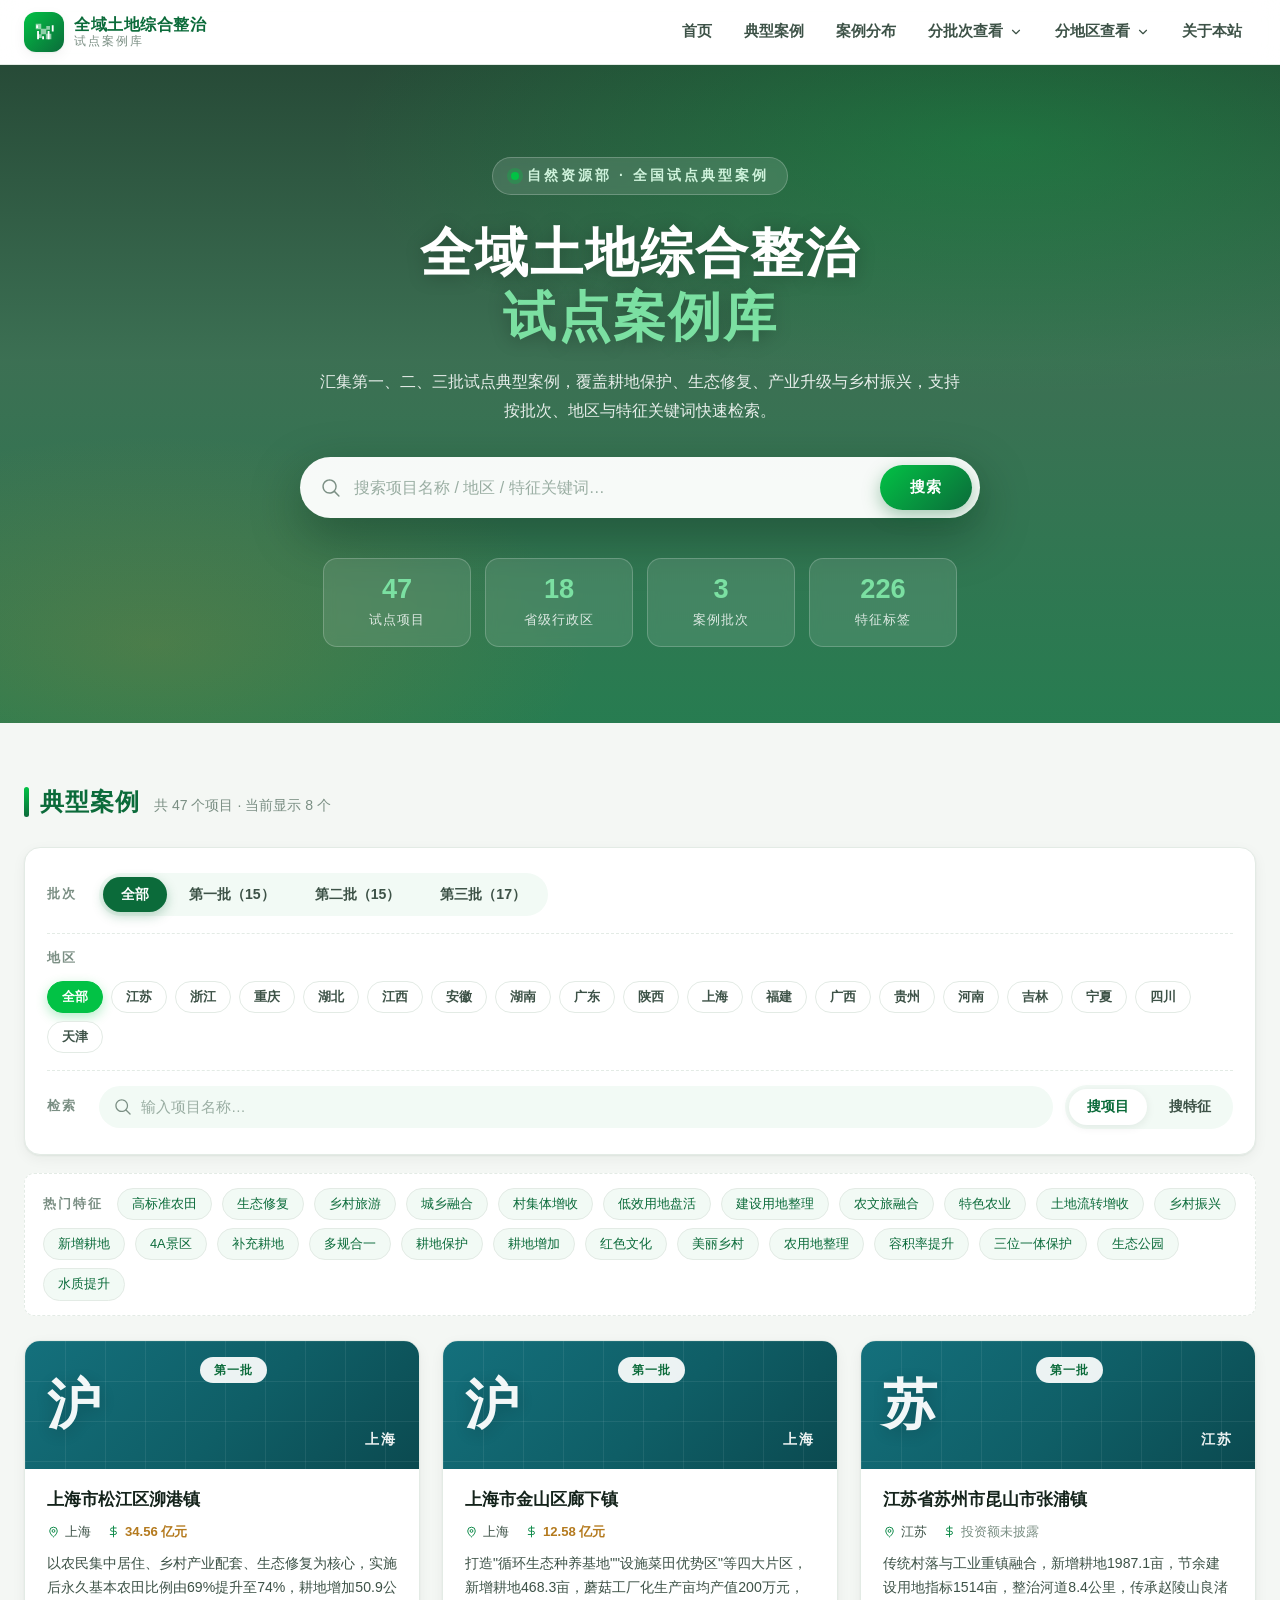
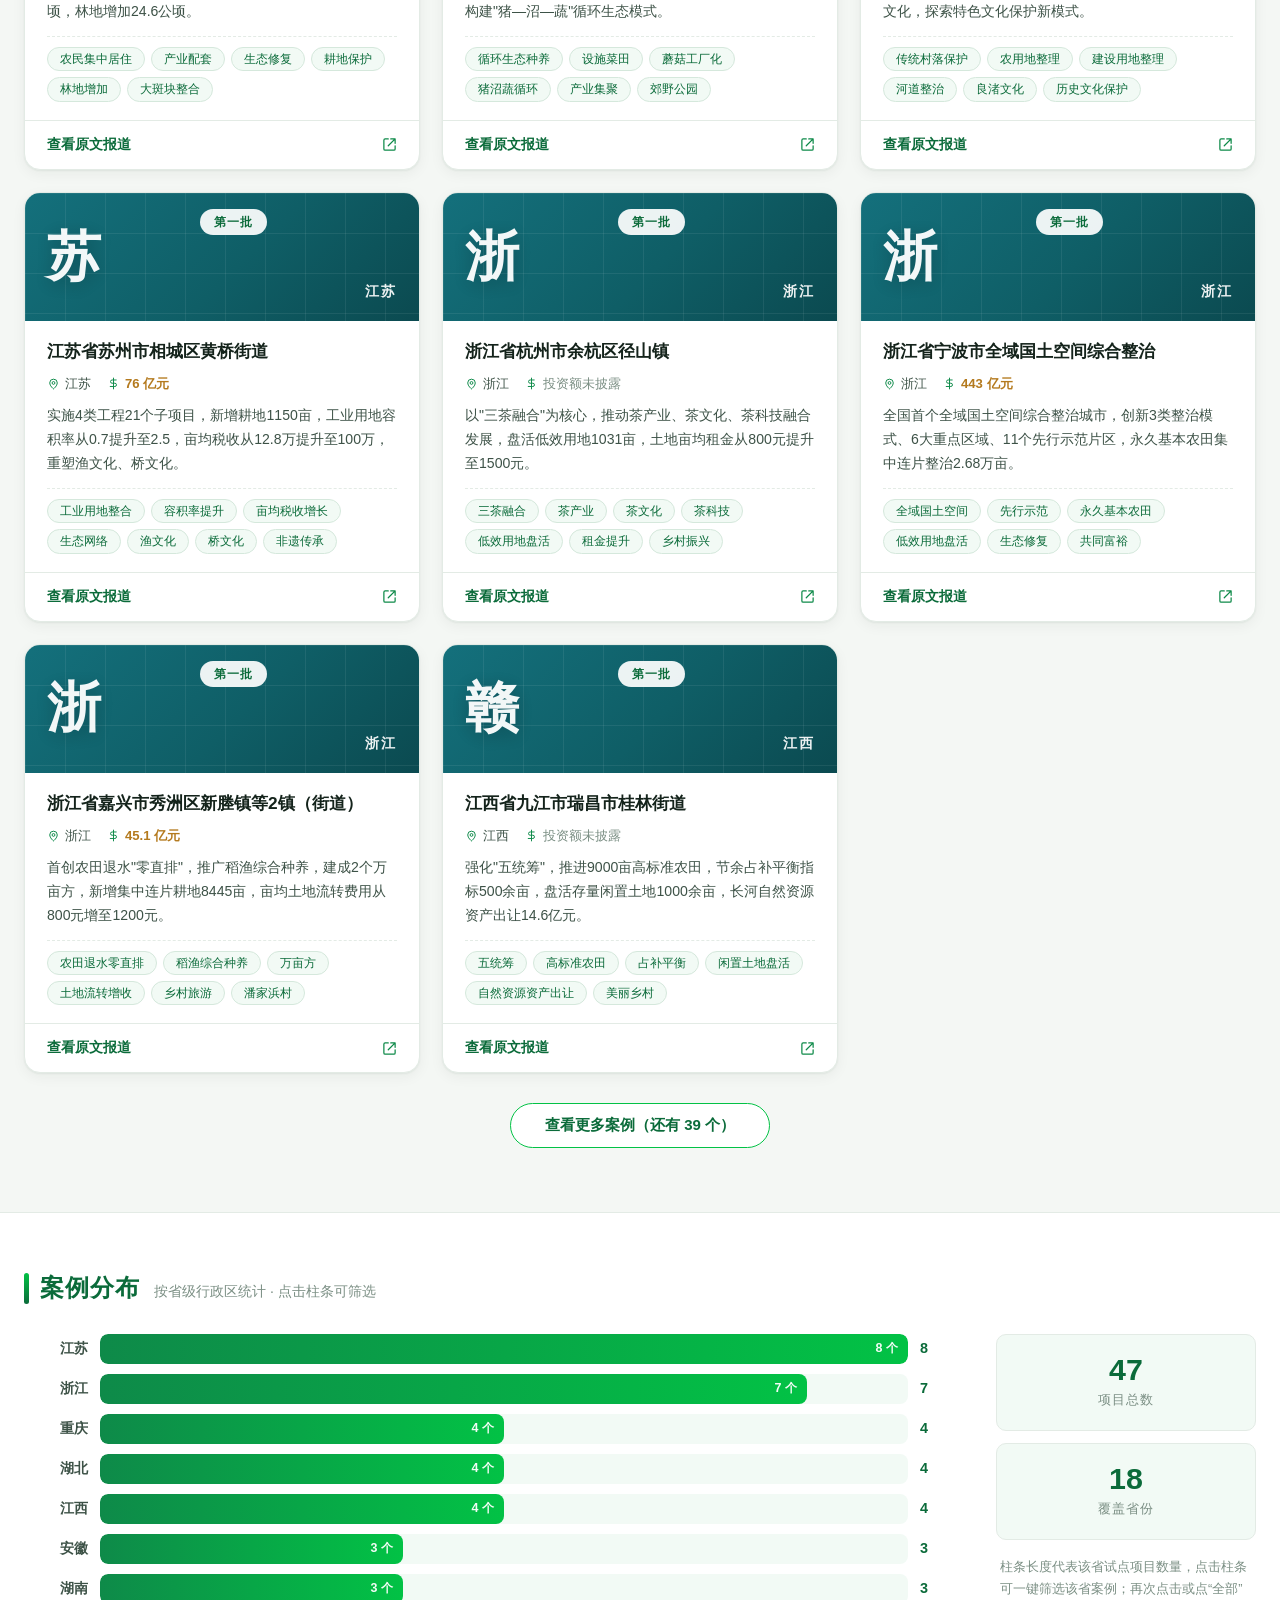
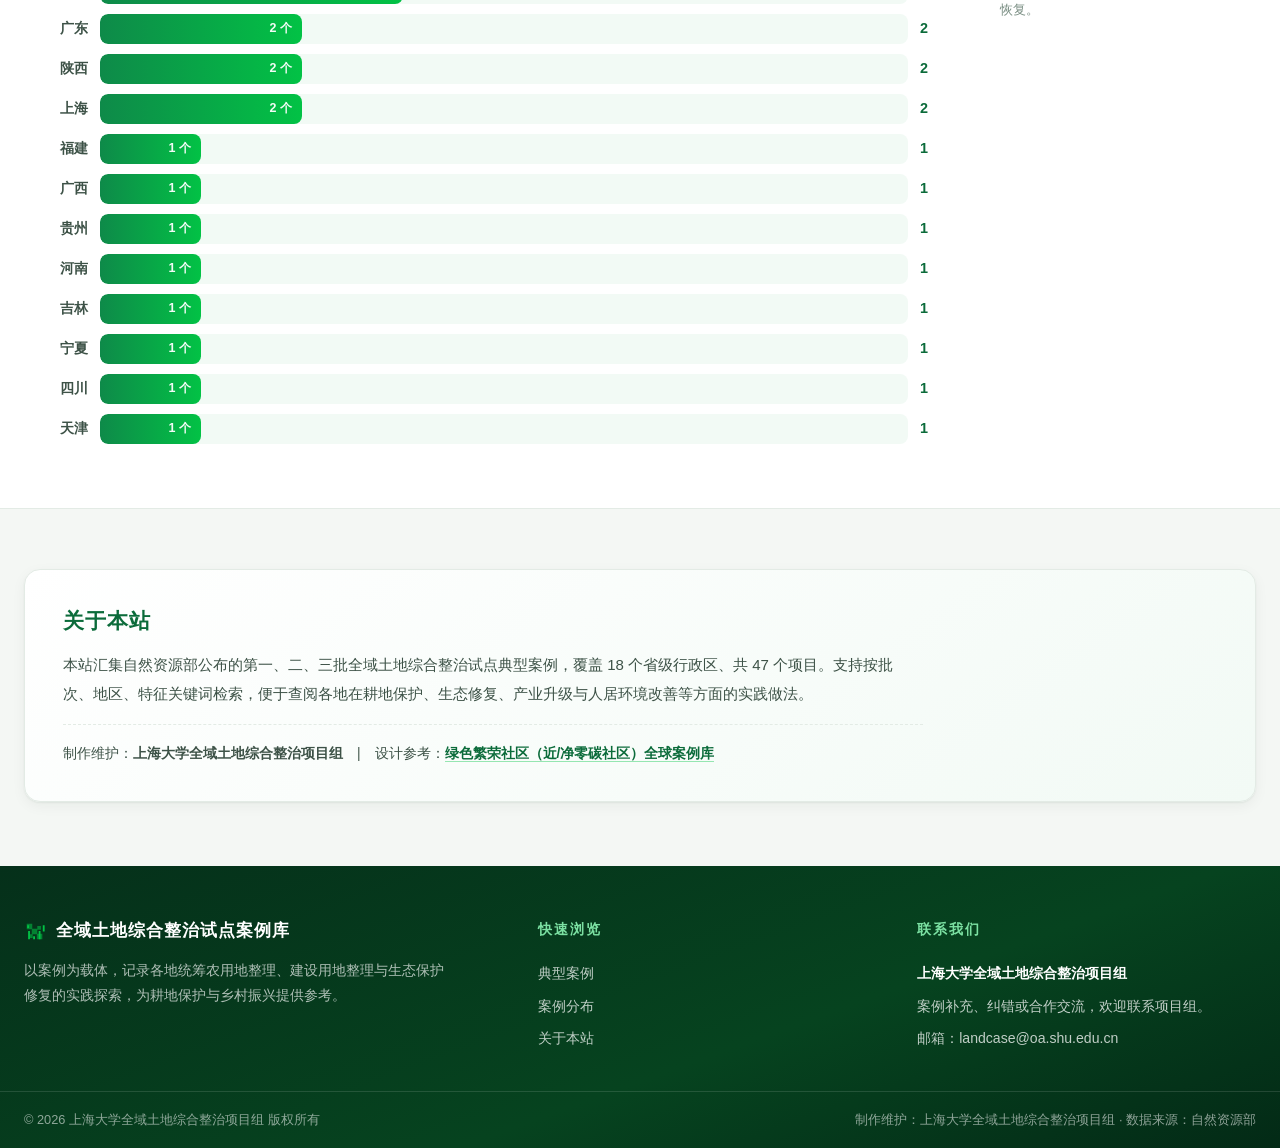
==== commit 4947ecd6: "Add files via upload" ====
--- a/index.html
+++ b/index.html
@@ -885,6 +885,14 @@
 .modal-desc { font-size: .95rem; line-height: 1.95; color: var(--ink-2); }
 .modal-tags-title { margin-top: 20px; font-size: .8rem; font-weight: 700; color: var(--ink-3); letter-spacing: 2px; }
 .modal-tags { display: flex; flex-wrap: wrap; gap: 8px; margin-top: 10px; }
+.modal-source {
+  display: inline-flex; align-items: center; gap: 6px;
+  margin-top: 18px; padding: 9px 18px; border-radius: 8px;
+  background: var(--green-50); color: var(--green-700);
+  font-size: 14px; font-weight: 600; text-decoration: none;
+  border: 1px solid var(--green-200, #bbf7d0); transition: all .2s;
+}
+.modal-source:hover { background: var(--green-500); color: #fff; border-color: var(--green-500); }
 
 /* ---------- 回到顶部 ---------- */
 .to-top {
@@ -1100,7 +1108,7 @@
     <div class="about-card">
       <h2>关于本站</h2>
       <p>本站汇集自然资源部公布的第一、二、三批全域土地综合整治试点典型案例，覆盖 18 个省级行政区、共 47 个项目。支持按批次、地区、特征关键词检索，便于查阅各地在耕地保护、生态修复、产业升级与人居环境改善等方面的实践做法。</p>
-      <p class="about-links">设计参考：<a href="https://gtn-caselibrary.org.cn/" target="_blank" rel="noopener">绿色繁荣社区（近/净零碳社区）全球案例库</a></p>
+      <p class="about-links">制作维护：<strong>上海大学全域土地综合整治项目组</strong>　|　设计参考：<a href="https://gtn-caselibrary.org.cn/" target="_blank" rel="noopener">绿色繁荣社区（近/净零碳社区）全球案例库</a></p>
     </div>
   </section>
 </main>
@@ -1126,14 +1134,15 @@
     </div>
     <div class="footer-col">
       <h3>联系我们</h3>
-      <p>如需补充或更新案例，欢迎联系本站维护者。</p>
-      <p>案例整理仅供学习研究参考。</p>
+      <p><strong style="color:#fff;">上海大学全域土地综合整治项目组</strong></p>
+      <p>案例补充、纠错或合作交流，欢迎联系项目组。</p>
+      <p>邮箱：landcase@oa.shu.edu.cn</p>
     </div>
   </div>
   <div class="footer-bottom">
     <div class="footer-bottom-inner">
-      <span>© 2026 全域土地综合整治试点案例库</span>
-      <span>数据来源：自然资源部公开通报的试点典型案例</span>
+      <span>© 2026 上海大学全域土地综合整治项目组 版权所有</span>
+      <span>制作维护：上海大学全域土地综合整治项目组 · 数据来源：自然资源部</span>
     </div>
   </div>
 </footer>
@@ -1158,6 +1167,10 @@
       <p class="modal-desc" id="modalDesc"></p>
       <p class="modal-tags-title">特征标签</p>
       <div class="modal-tags" id="modalTags"></div>
+      <a class="modal-source" id="modalSource" href="#" target="_blank" rel="noopener" style="display:none;">
+        <svg width="15" height="15" viewBox="0 0 24 24" fill="none" aria-hidden="true"><path d="M14 3h7v7M10 14L21 3M21 14v5a2 2 0 01-2 2H5a2 2 0 01-2-2V5a2 2 0 012-2h5" stroke="currentColor" stroke-width="2" stroke-linecap="round" stroke-linejoin="round"/></svg>
+        查看原文报道
+      </a>
     </div>
   </div>
 </div>
@@ -1767,7 +1780,7 @@
 function cardHTML(p) {
   const investKnown = p.invest !== '—';
   return `
-  <article class="project-card" data-id="${p.id}" tabindex="0" role="button" aria-label="查看 ${p.name} 详情">
+  <article class="project-card" data-id="${p.id}" tabindex="0" role="link" aria-label="查看 ${p.name} 原文报道">
     <div class="card-cover" style="background:${coverStyle(p.province)}">
       <span class="cover-char">${abbrOf(p.province)}</span>
       <span class="batch-badge batch-${p.batch}">${p.batch}</span>
@@ -1789,8 +1802,8 @@
       <div class="card-tags">${p.tags.map(t => `<span class="tag-item">${t}</span>`).join('')}</div>
     </div>
     <div class="card-foot">
-      <span>查看详情</span>
-      <svg width="16" height="16" viewBox="0 0 24 24" fill="none" aria-hidden="true"><path d="M5 12h14M13 6l6 6-6 6" stroke="currentColor" stroke-width="2" stroke-linecap="round" stroke-linejoin="round"/></svg>
+      <span>查看原文报道</span>
+      <svg width="15" height="15" viewBox="0 0 24 24" fill="none" aria-hidden="true"><path d="M14 3h7v7M10 14L21 3M21 14v5a2 2 0 01-2 2H5a2 2 0 01-2-2V5a2 2 0 012-2h5" stroke="currentColor" stroke-width="2" stroke-linecap="round" stroke-linejoin="round"/></svg>
     </div>
   </article>`;
 }
@@ -1818,7 +1831,10 @@
   const shown = results.slice(0, visibleCount);
   cardGrid.innerHTML = shown.map(cardHTML).join('');
   cardGrid.querySelectorAll('.project-card').forEach(card => {
-    const open = () => openModal(Number(card.dataset.id));
+    const open = () => {
+      const url = CASE_URLS[Number(card.dataset.id)];
+      if (url) window.open(url, '_blank', 'noopener');
+    };
     card.addEventListener('click', open);
     card.addEventListener('keydown', e => {
       if (e.key === 'Enter' || e.key === ' ') { e.preventDefault(); open(); }
@@ -1893,6 +1909,63 @@
 /* ================================================================
  * 详情弹窗
  * ================================================================ */
+/* ================================================================
+ * 原文报道链接（自然资源报 i自然 / 自然资源部官网）
+ * 有专属报道的链接到个案全文，其余链接到对应批次发布页
+ * ================================================================ */
+const BATCH1_URL = 'https://www.mnr.gov.cn/dt/ywbb/202406/t20240625_2849402.html';
+const BATCH2_URL = 'https://www.iziran.net/news.html?aid=5343216';
+const BATCH3_URL = 'https://www.iziran.net/news.html?aid=5406482';
+const CASE_URLS = {
+  1:  'https://www.iziran.net/news.html?aid=5341581', // 上海松江泖港镇
+  2:  'https://www.iziran.net/news.html?aid=5341024', // 上海金山廊下镇
+  3:  'https://www.iziran.net/news.html?aid=5340939', // 江苏昆山张浦镇
+  4:  'https://www.iziran.net/news.html?aid=5341648', // 江苏苏州黄桥街道
+  5:  'https://www.iziran.net/news.html?aid=5333037', // 浙江杭州径山镇
+  6:  'https://www.iziran.net/news.html?aid=5327414', // 浙江宁波
+  7:  'https://www.iziran.net/news.html?aid=5330305', // 浙江嘉兴秀洲新塍
+  8:  BATCH1_URL,                                    // 江西瑞昌桂林街道
+  9:  'https://www.iziran.net/news.html?aid=5340643', // 江西余江马荃镇
+  10: 'https://www.iziran.net/news.html?aid=5340051', // 河南商丘民权县
+  11: 'https://www.iziran.net/news.html?aid=5341710', // 湖北孝感朱湖
+  12: 'https://www.iziran.net/news.html?aid=5341376', // 湖南浏阳永安镇
+  13: 'https://www.iziran.net/news.html?aid=5340278', // 广东广州从化区
+  14: 'https://www.iziran.net/news.html?aid=5341217', // 重庆九龙坡铜罐驿镇
+  15: BATCH1_URL,                                    // 陕西安康白河仓上镇
+  16: BATCH2_URL,                                    // 天津宝坻牛家牌镇
+  17: BATCH2_URL,                                    // 吉林白城大安
+  18: BATCH2_URL,                                    // 江苏盐城建湖高作镇
+  19: BATCH2_URL,                                    // 江苏宿迁宿豫新庄镇
+  20: BATCH2_URL,                                    // 江苏无锡惠山洛社镇
+  21: 'https://www.iziran.net/news.html?aid=5370439', // 浙江台州温岭横峰
+  22: BATCH2_URL,                                    // 安徽芜湖无为开城镇
+  23: BATCH2_URL,                                    // 福建莆田荔城木兰溪
+  24: 'https://www.iziran.net/news.html?aid=5451089', // 江西宜春铜鼓大塅
+  25: BATCH2_URL,                                    // 湖北孝感应城杨河镇
+  26: 'https://www.iziran.net/news.html?aid=5362837', // 湖北恩施宣恩椒园
+  27: BATCH2_URL,                                    // 广东梅州蕉岭新铺镇
+  28: BATCH2_URL,                                    // 重庆涪陵大顺乡
+  29: BATCH2_URL,                                    // 四川自贡大安牛佛镇
+  30: 'https://www.iziran.net/news.html?aid=5345879', // 陕西榆林绥德满堂川
+  31: BATCH3_URL,                                    // 江苏如东新店镇
+  32: BATCH3_URL,                                    // 浙江桐乡濮院镇
+  33: BATCH3_URL,                                    // 浙江宁波横街古林
+  34: BATCH3_URL,                                    // 湖南益阳兰溪镇
+  35: BATCH3_URL,                                    // 江西宁都青塘镇
+  36: BATCH3_URL,                                    // 安徽淮北朔里镇
+  37: BATCH3_URL,                                    // 安徽霍山但家庙镇
+  38: BATCH3_URL,                                    // 重庆拾万镇
+  39: BATCH3_URL,                                    // 湖北公安麻豪口镇
+  40: BATCH3_URL,                                    // 江苏盐城秦南镇
+  41: BATCH3_URL,                                    // 湖南沅陵官庄镇
+  42: BATCH3_URL,                                    // 重庆铁门乡
+  43: BATCH3_URL,                                    // 江苏常州邹区镇
+  44: BATCH3_URL,                                    // 浙江长兴吕山乡
+  45: 'https://www.iziran.net/news.html?aid=5427398', // 广西贵港覃塘街道
+  46: 'https://www.iziran.net/news.html?aid=5453114', // 贵州雷山西江镇
+  47: BATCH3_URL                                     // 宁夏石嘴山燕子墩乡
+};
+
 function openModal(id) {
   const p = PROJECTS.find(x => x.id === id);
   if (!p) return;
@@ -1915,6 +1988,15 @@
     </span>`;
   $('modalDesc').textContent = p.desc;
   $('modalTags').innerHTML = p.tags.map(t => `<span class="tag-item">${t}</span>`).join('');
+  /* 原文报道链接 */
+  const src = $('modalSource');
+  const url = CASE_URLS[p.id];
+  if (url) {
+    src.href = url;
+    src.style.display = 'inline-flex';
+  } else {
+    src.style.display = 'none';
+  }
   caseModal.classList.add('open');
   caseModal.setAttribute('aria-hidden', 'false');
   document.body.style.overflow = 'hidden';
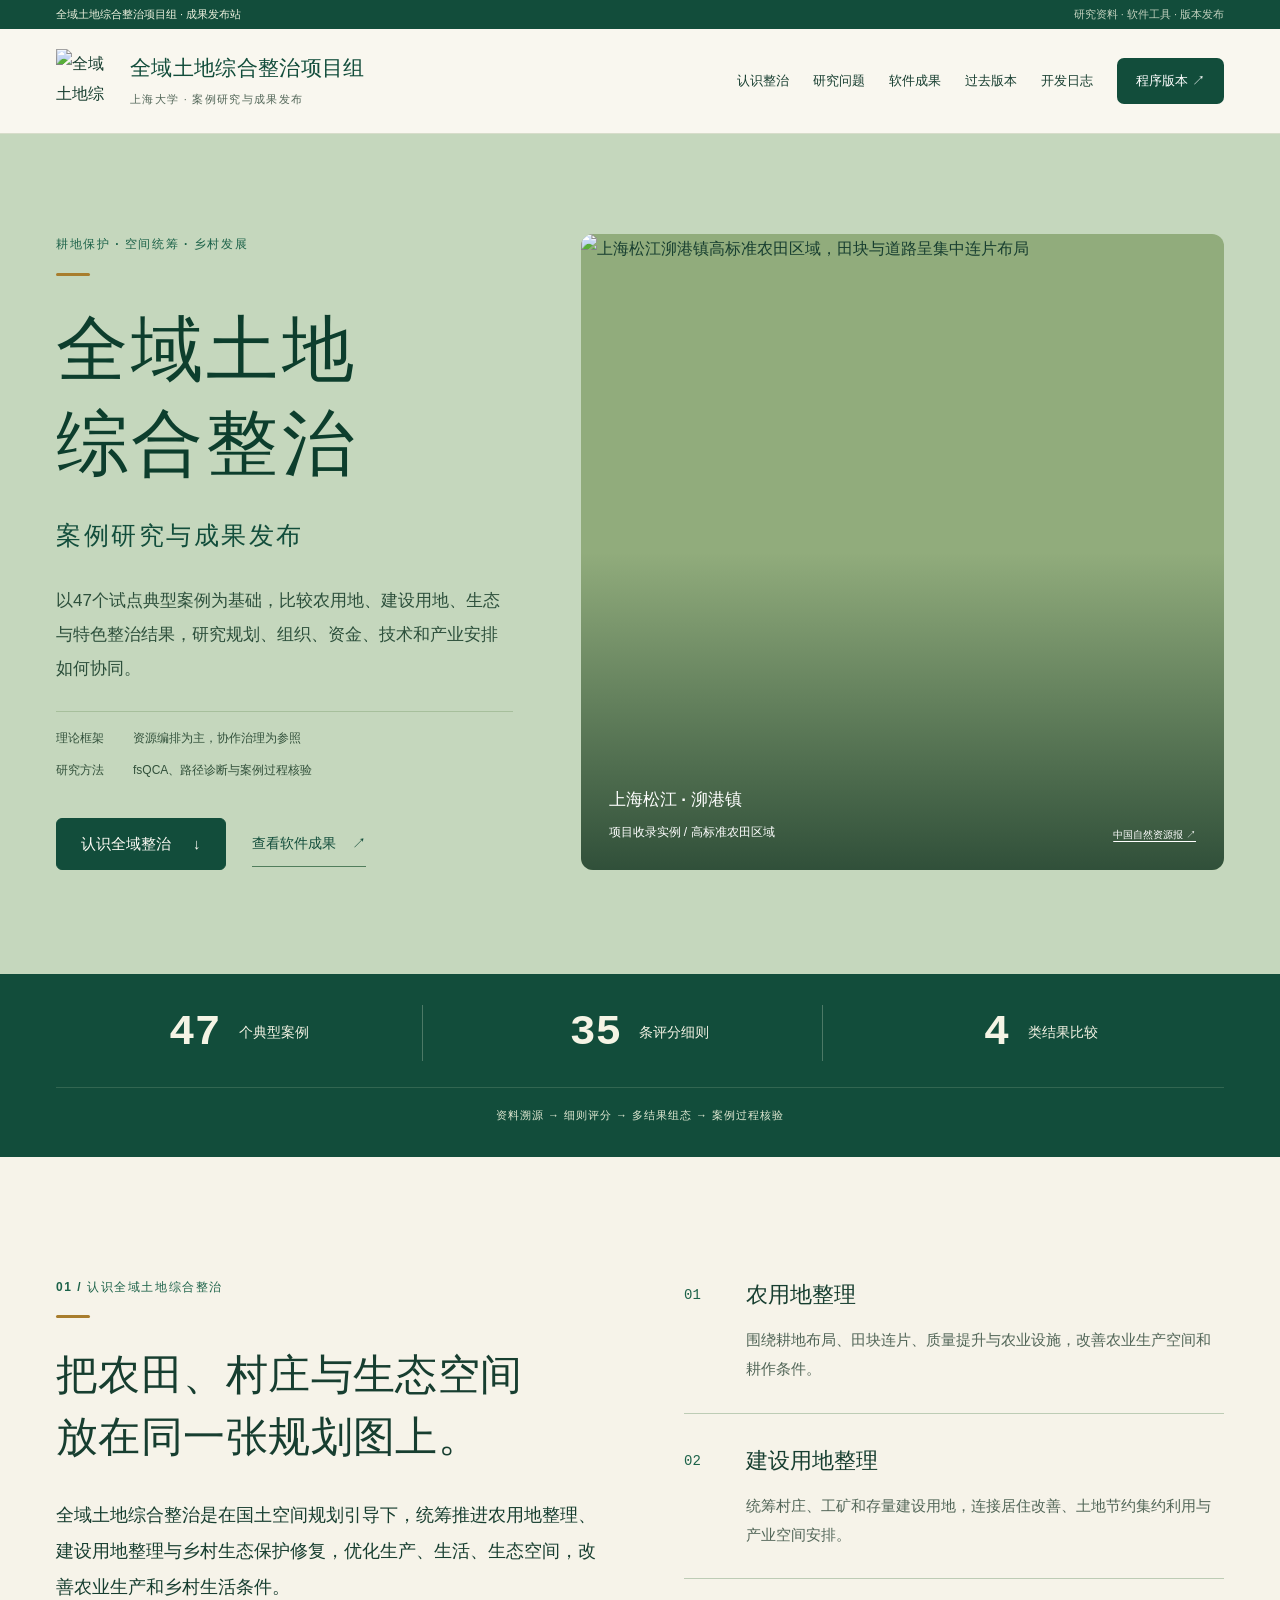
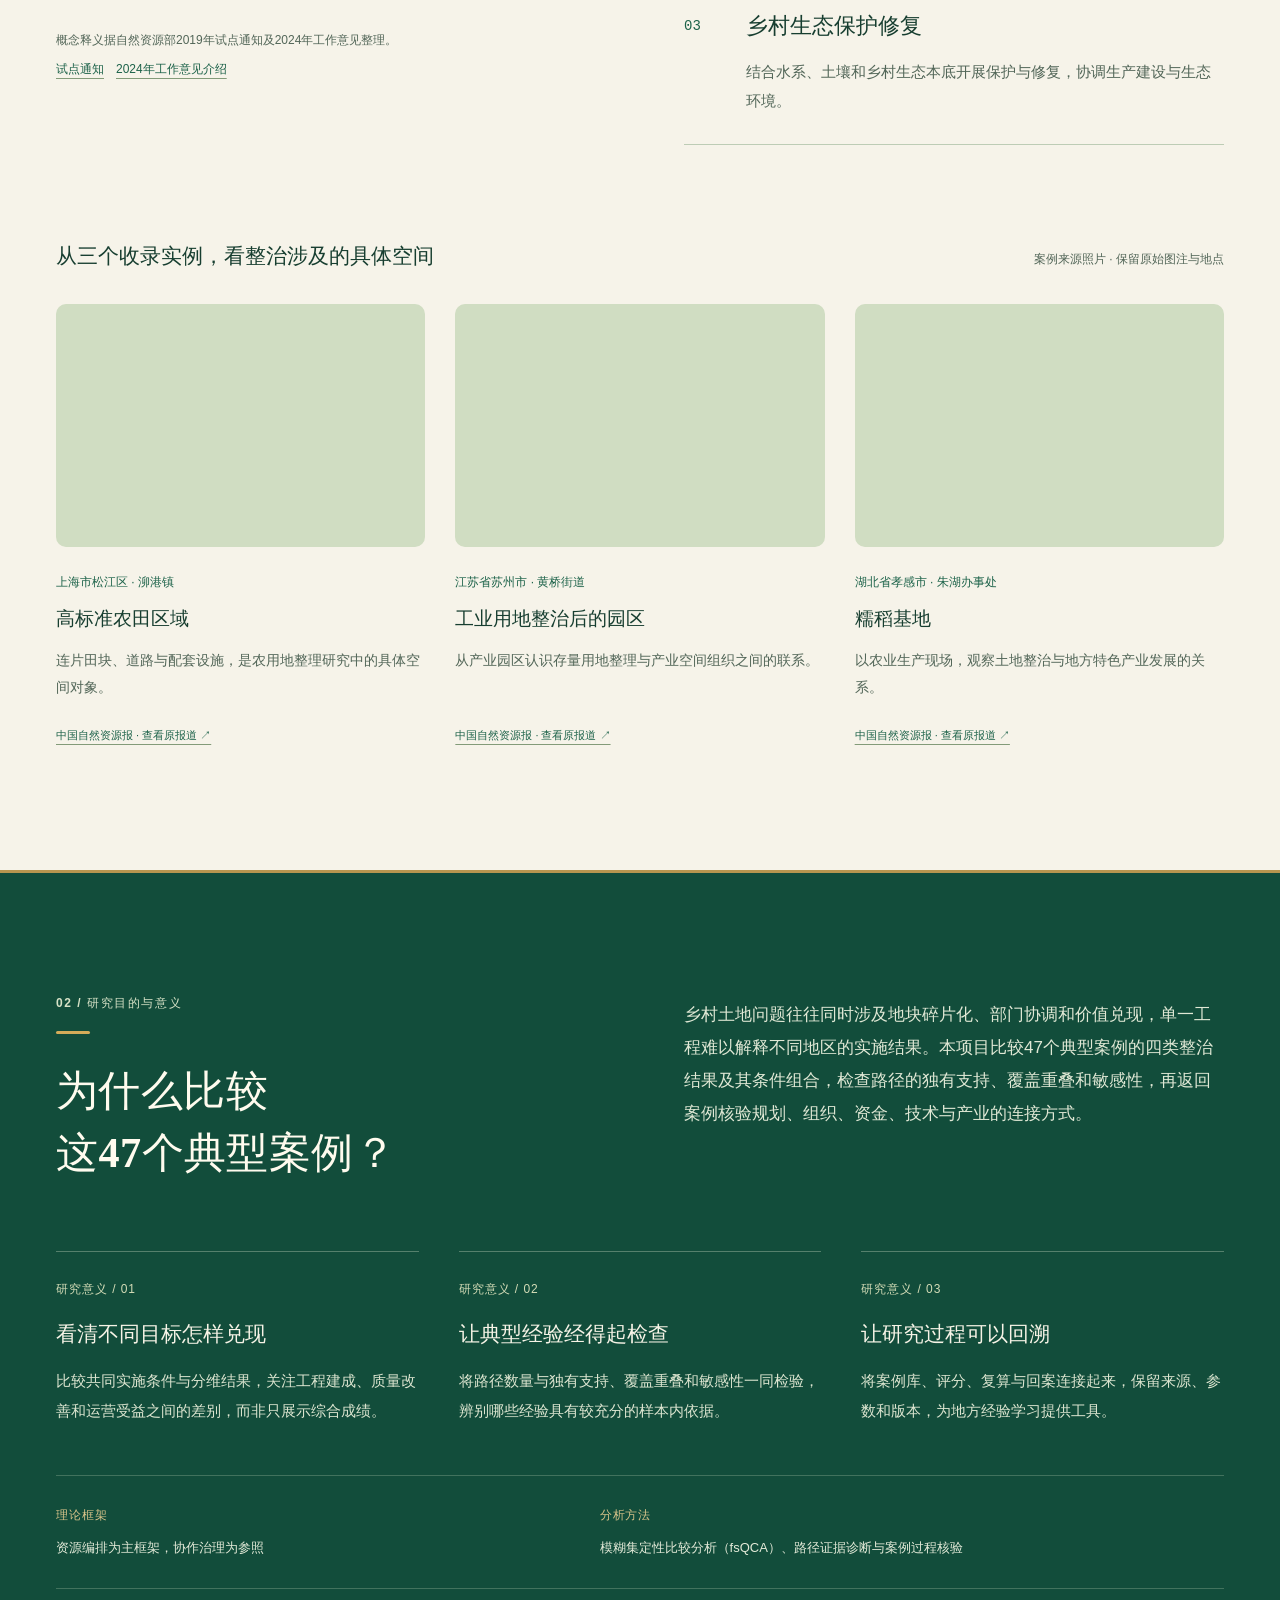
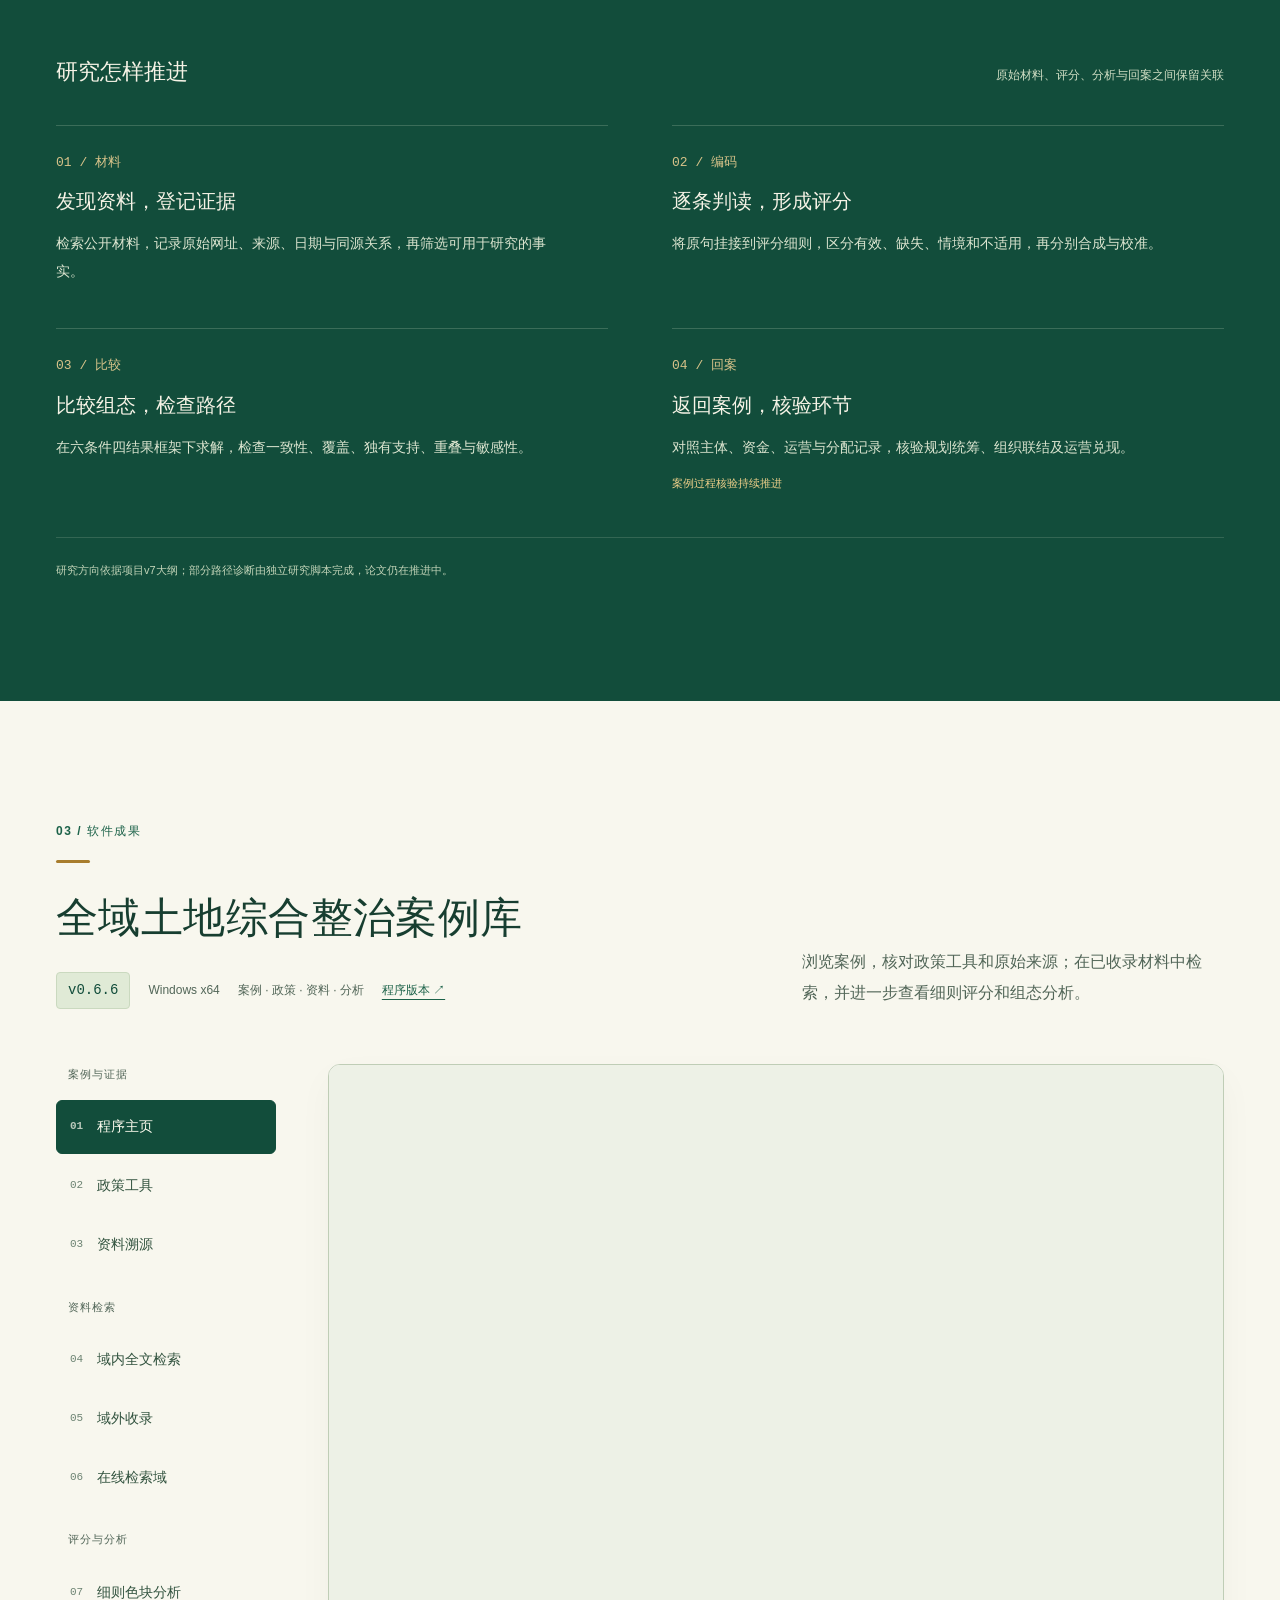
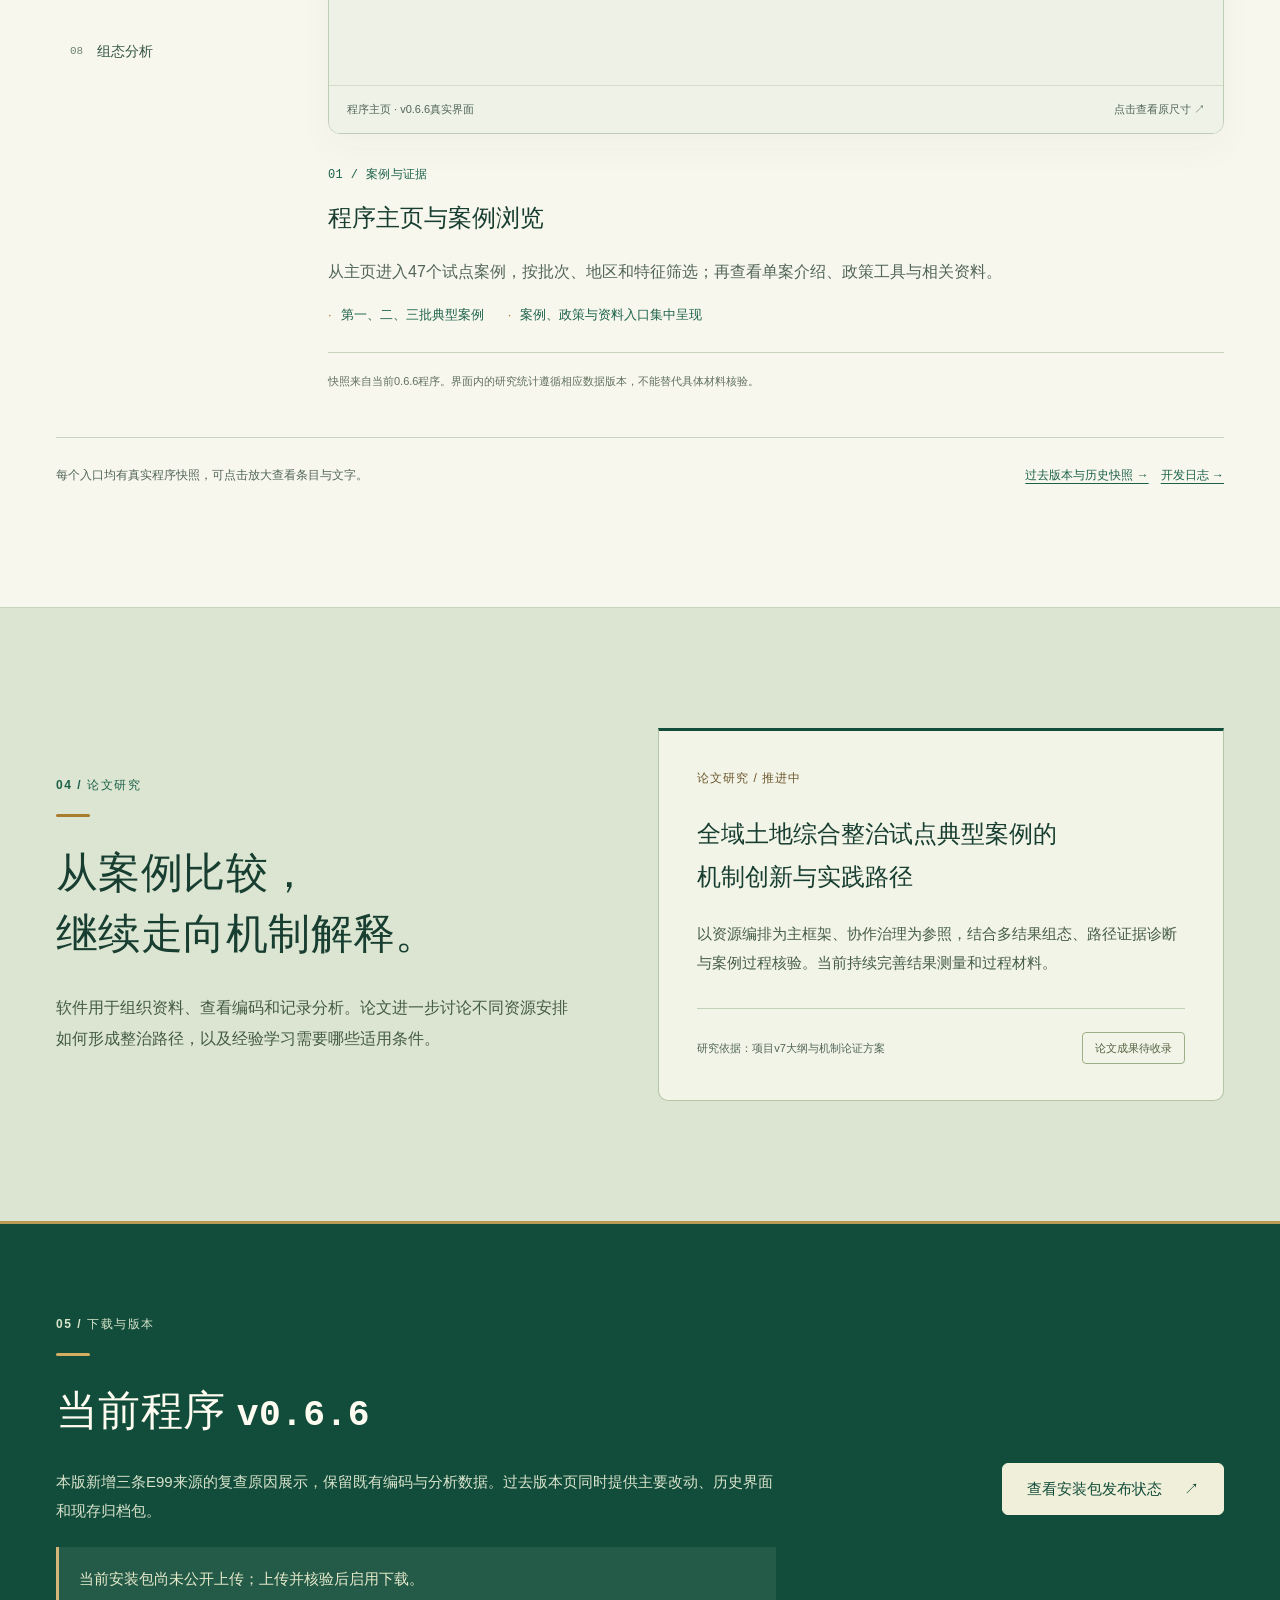
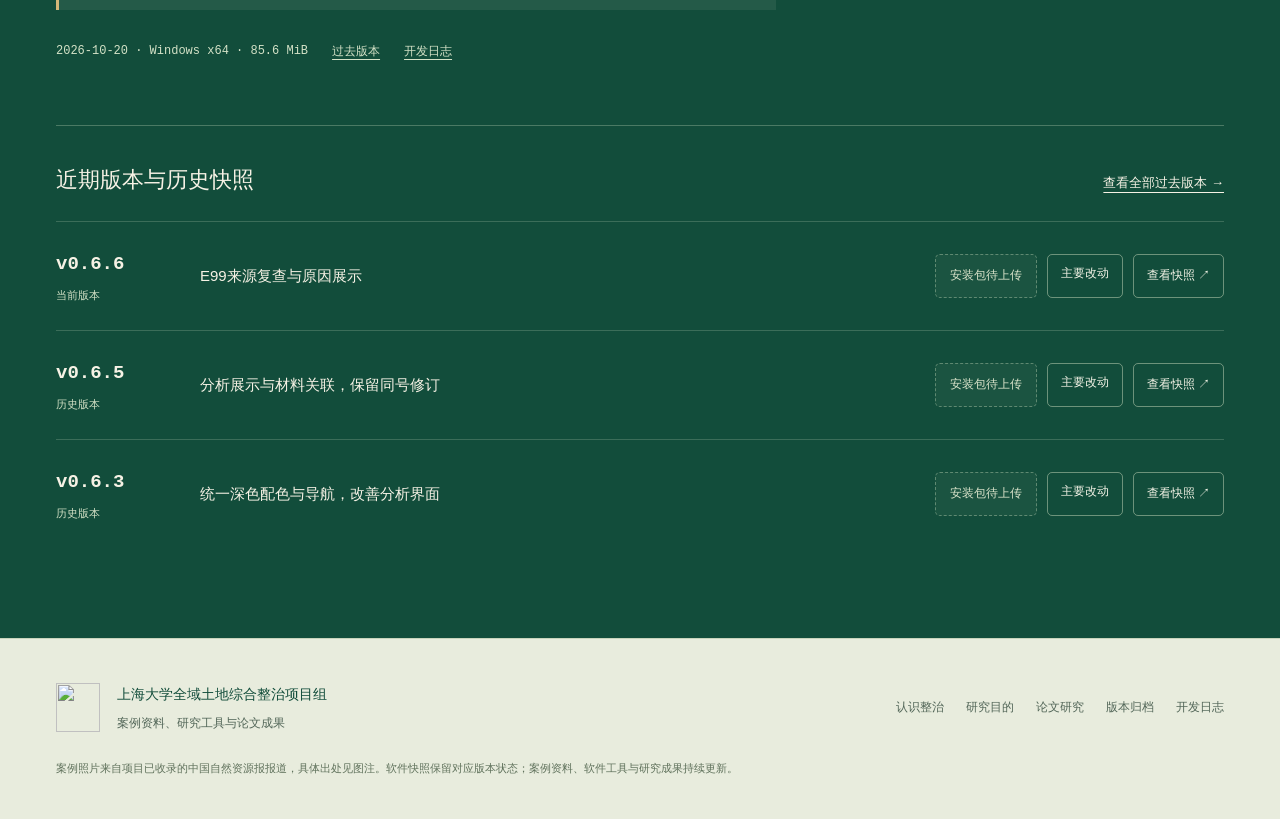
==== commit ba813333: "Build project publication pages and archive release states" ====
--- a/index.html
+++ b/index.html
@@ -1,2163 +1,24 @@
-<!DOCTYPE html>
-<html lang="zh-CN">
-<head>
-<meta charset="utf-8" />
-<meta name="viewport" content="width=device-width, initial-scale=1.0" />
-<meta name="theme-color" content="#02C245" />
-<meta name="description" content="全域土地综合整治试点案例库：汇集自然资源部第一、二、三批典型案例，支持按批次、地区、特征关键词检索。" />
-<title>全域土地综合整治试点案例库</title>
-<style>
-/* ============================================================
-   全域土地综合整治试点案例库 · 单文件页面
-   设计语言：绿色主题（参考绿色繁荣社区案例库）+ 田块网格签名元素
-   ============================================================ */
+<!doctype html>
+<html lang="zh-CN"><head><meta charset="utf-8"><meta name="viewport" content="width=device-width,initial-scale=1"><meta name="theme-color" content="#124d3b"><title>全域土地综合整治项目组 · 案例研究与成果发布</title><meta name="description" content="从农用地整理、建设用地整理与生态保护修复出发，比较47个典型案例，介绍研究目的，展示政策工具、资料溯源、案例库软件与历史版本。"><link rel="icon" href="assets/project-mark-reference-v2.svg" type="image/svg+xml"><link rel="preload" href="assets/fonts/clc-serif-600.woff" as="font" type="font/woff" crossorigin><link rel="preload" href="assets/fonts/clc-sans-400.woff" as="font" type="font/woff" crossorigin><link rel="stylesheet" href="site.css?v=publish-20261020"><script defer src="site.js?v=publish-20261020"></script><link rel="canonical" href="https://shuwgc.github.io/CLC-case/"><meta property="og:type" content="website"><meta property="og:locale" content="zh_CN"><meta property="og:title" content="全域土地综合整治项目组 · 案例研究与成果发布"><meta property="og:description" content="从农用地整理、建设用地整理与生态保护修复出发，比较47个典型案例，介绍研究目的，展示政策工具、资料溯源、案例库软件与历史版本。"><meta property="og:url" content="https://shuwgc.github.io/CLC-case/"><meta property="og:image" content="https://shuwgc.github.io/CLC-case/assets/case-maogang-farmland.jpg"><meta name="referrer" content="strict-origin-when-cross-origin"></head>
+<body data-page="home"><a class="skip-link" href="#main-content">跳至主要内容</a>
+<div class="preview-bar"><div class="wrap"><span>全域土地综合整治项目组 · 成果发布站</span><span>研究资料 · 软件工具 · 版本发布</span></div></div>
+<header class="site-header"><div class="wrap header-inner"><a class="brand" href="index.html" aria-label="项目组成果发布站首页"><img src="assets/project-mark-reference-v2.svg" alt="全域土地综合整治绿白图标"><div><strong>全域土地综合整治项目组</strong><small>上海大学 · 案例研究与成果发布</small></div></a><button class="menu-toggle" type="button" aria-controls="site-nav" aria-expanded="false">导航 <span aria-hidden="true">☰</span></button><nav class="nav" id="site-nav" aria-label="主导航"><a href="#understanding">认识整治</a><a href="#research">研究问题</a><a href="#software">软件成果</a><a href="versions.html">过去版本</a><a href="log.html">开发日志</a><a class="nav-download" href="versions.html#v0-6-6">程序版本 ↗</a></nav></div></header>
+<main id="main-content" tabindex="-1">
+<section class="intro-hero" aria-label="全域土地综合整治案例研究"><div class="wrap hero-layout"><div class="hero-panel"><div class="eyebrow">耕地保护 · 空间统筹 · 乡村发展</div><h1><span>全域土地</span><span>综合整治</span></h1><p class="hero-subtitle">案例研究与成果发布</p><p class="hero-explainer">以47个试点典型案例为基础，比较农用地、建设用地、生态与特色整治结果，研究规划、组织、资金、技术和产业安排如何协同。</p><dl class="hero-methods"><div><dt>理论框架</dt><dd>资源编排为主，协作治理为参照</dd></div><div><dt>研究方法</dt><dd>fsQCA、路径诊断与案例过程核验</dd></div></dl><div class="hero-actions"><a class="button" href="#understanding">认识全域整治 <span aria-hidden="true">↓</span></a><a class="hero-quiet-link" href="#software">查看软件成果 <span aria-hidden="true">↗</span></a></div></div><figure class="hero-photo"><img src="assets/case-maogang-farmland.jpg" alt="上海松江泖港镇高标准农田区域，田块与道路呈集中连片布局" fetchpriority="high"><figcaption><div><strong>上海松江 · 泖港镇</strong><span>项目收录实例 / 高标准农田区域</span></div><a href="https://www.iziran.net/news.html?aid=5341581" target="_blank" rel="noopener noreferrer">中国自然资源报 ↗</a></figcaption></figure></div></section>
+<div class="project-line"><div class="wrap"><span><strong>47</strong>个典型案例</span><span><strong>35</strong>条评分细则</span><span><strong>4</strong>类结果比较</span><span class="line-caption">资料溯源 → 细则评分 → 多结果组态 → 案例过程核验</span></div></div>
 
-/* ---------- 设计令牌 ---------- */
-:root {
-  --green-900: #06431F;
-  --green-700: #0B6B3A;
-  --green-600: #0E8A49;
-  --green-500: #02C245;
-  --green-100: #E6F6EC;
-  --green-50:  #F2FAF5;
-  --gold-600:  #B47A1E;
-  --gold-500:  #D98E2B;
-  --gold-100:  #FBF1DE;
-  --teal-600:  #14707C;
-  --teal-100:  #E3F2F4;
-  --ink:       #14231B;
-  --ink-2:     #3D5247;
-  --ink-3:     #7B8F84;
-  --bg:        #F4F7F4;
-  --white:     #FFFFFF;
-  --line:      #E3EBE5;
-  --shadow-sm: 0 1px 2px rgba(13, 44, 28, .06), 0 4px 14px rgba(13, 44, 28, .05);
-  --shadow-md: 0 6px 24px rgba(13, 44, 28, .10);
-  --shadow-lg: 0 18px 50px rgba(6, 45, 24, .16);
-  --radius:    16px;
-  --radius-sm: 10px;
-  --font: 'Microsoft YaHei', 'PingFang SC', 'Noto Sans SC', 'Source Han Sans SC', Arial, sans-serif;
-  --header-h: 64px;
-}
+<section class="stage definition anchor-section" id="understanding"><div class="wrap"><div class="definition-grid"><div><div class="eyebrow">01 / 认识全域土地综合整治</div><h2>把农田、村庄与生态空间<br>放在同一张规划图上。</h2><p class="definition-copy">全域土地综合整治是在国土空间规划引导下，统筹推进农用地整理、建设用地整理与乡村生态保护修复，优化生产、生活、生态空间，改善农业生产和乡村生活条件。</p><p class="definition-source">概念释义据自然资源部2019年试点通知及2024年工作意见整理。<br><a class="source-link" href="https://gtj.yantai.gov.cn/art/2020/2/6/art_107946_2914812.html" target="_blank" rel="noopener noreferrer">试点通知</a>　<a class="source-link" href="https://app.www.gov.cn/govdata/gov/202408/17/518354/article.html" target="_blank" rel="noopener noreferrer">2024年工作意见介绍</a></p></div><ol class="task-list"><li><span class="task-num">01</span><div><h3>农用地整理</h3><p>围绕耕地布局、田块连片、质量提升与农业设施，改善农业生产空间和耕作条件。</p></div></li><li><span class="task-num">02</span><div><h3>建设用地整理</h3><p>统筹村庄、工矿和存量建设用地，连接居住改善、土地节约集约利用与产业空间安排。</p></div></li><li><span class="task-num">03</span><div><h3>乡村生态保护修复</h3><p>结合水系、土壤和乡村生态本底开展保护与修复，协调生产建设与生态环境。</p></div></li></ol></div>
+<div class="case-essay"><div class="case-essay-head"><h3>从三个收录实例，看整治涉及的具体空间</h3><span>案例来源照片 · 保留原始图注与地点</span></div><div class="case-grid">
+<figure class="case-figure"><button class="photo-button" type="button" data-photo="assets/case-maogang-farmland.jpg" data-title="上海松江泖港镇 · 高标准农田区域" data-caption="原文图注为“高标准农田区域”。来源：中国自然资源报，项目已收录的案例照片。" aria-label="放大泖港镇高标准农田照片"><img src="assets/case-maogang-farmland.jpg" alt="泖港镇高标准农田区域" loading="lazy"></button><figcaption><div class="case-place">上海市松江区 · 泖港镇</div><h4>高标准农田区域</h4><p class="case-desc">连片田块、道路与配套设施，是农用地整理研究中的具体空间对象。</p><a class="source-link" href="https://www.iziran.net/news.html?aid=5341581" target="_blank" rel="noopener noreferrer">中国自然资源报 · 查看原报道 ↗</a></figcaption></figure>
+<figure class="case-figure"><button class="photo-button" type="button" data-photo="assets/case-huangqiao-industry.jpg" data-title="江苏苏州黄桥街道 · 工业用地整治后园区" data-caption="原报道图组中的整治后图片。单幅展示，不构造前后对比。来源：中国自然资源报。" aria-label="放大黄桥街道产业园照片"><img src="assets/case-huangqiao-industry.jpg" alt="黄桥街道工业用地整治后的苏州智能制造服务产业园" loading="lazy"></button><figcaption><div class="case-place">江苏省苏州市 · 黄桥街道</div><h4>工业用地整治后的园区</h4><p class="case-desc">从产业园区认识存量用地整理与产业空间组织之间的联系。</p><a class="source-link" href="https://www.iziran.net/news.html?aid=5341648" target="_blank" rel="noopener noreferrer">中国自然资源报 · 查看原报道 ↗</a></figcaption></figure>
+<figure class="case-figure"><button class="photo-button" type="button" data-photo="assets/case-zhuhu-rice.jpg" data-title="湖北孝感朱湖 · 糯稻基地" data-caption="原文图注为“糯稻基地”。来源：中国自然资源报，项目已收录的案例照片。" aria-label="放大朱湖糯稻基地照片"><img src="assets/case-zhuhu-rice.jpg" alt="朱湖糯稻基地，收割机正在稻田作业" loading="lazy"></button><figcaption><div class="case-place">湖北省孝感市 · 朱湖办事处</div><h4>糯稻基地</h4><p class="case-desc">以农业生产现场，观察土地整治与地方特色产业发展的关系。</p><a class="source-link" href="https://www.iziran.net/news.html?aid=5341710" target="_blank" rel="noopener noreferrer">中国自然资源报 · 查看原报道 ↗</a></figcaption></figure>
+</div></div></div></section>
 
-* { margin: 0; padding: 0; box-sizing: border-box; }
-html { scroll-behavior: smooth; }
-body {
-  font-family: var(--font);
-  background: var(--bg);
-  color: var(--ink);
-  line-height: 1.6;
-  -webkit-font-smoothing: antialiased;
-}
-img { display: block; max-width: 100%; }
-button { font-family: inherit; cursor: pointer; }
-a { color: inherit; text-decoration: none; }
-ul { list-style: none; }
+<section class="stage research-stage anchor-section" id="research"><div class="wrap"><div class="research-lead"><div><div class="eyebrow">02 / 研究目的与意义</div><h2>为什么比较<br>这47个典型案例？</h2></div><p class="research-purpose">乡村土地问题往往同时涉及地块碎片化、部门协调和价值兑现，单一工程难以解释不同地区的实施结果。本项目比较47个典型案例的四类整治结果及其条件组合，检查路径的独有支持、覆盖重叠和敏感性，再返回案例核验规划、组织、资金、技术与产业的连接方式。</p></div><ol class="research-questions"><li><div class="rq-label">研究意义 / 01</div><h3>看清不同目标怎样兑现</h3><p>比较共同实施条件与分维结果，关注工程建成、质量改善和运营受益之间的差别，而非只展示综合成绩。</p></li><li><div class="rq-label">研究意义 / 02</div><h3>让典型经验经得起检查</h3><p>将路径数量与独有支持、覆盖重叠和敏感性一同检验，辨别哪些经验具有较充分的样本内依据。</p></li><li><div class="rq-label">研究意义 / 03</div><h3>让研究过程可以回溯</h3><p>将案例库、评分、复算与回案连接起来，保留来源、参数和版本，为地方经验学习提供工具。</p></li></ol><div class="framework-strip"><span><b>理论框架</b>资源编排为主框架，协作治理为参照</span><span><b>分析方法</b>模糊集定性比较分析（fsQCA）、路径证据诊断与案例过程核验</span></div><div class="research-path"><div class="path-heading"><h3>研究怎样推进</h3><span>原始材料、评分、分析与回案之间保留关联</span></div><ol class="path-steps"><li class="path-step"><span class="step-num">01 / 材料</span><h4>发现资料，登记证据</h4><p>检索公开材料，记录原始网址、来源、日期与同源关系，再筛选可用于研究的事实。</p></li><li class="path-step"><span class="step-num">02 / 编码</span><h4>逐条判读，形成评分</h4><p>将原句挂接到评分细则，区分有效、缺失、情境和不适用，再分别合成与校准。</p></li><li class="path-step"><span class="step-num">03 / 比较</span><h4>比较组态，检查路径</h4><p>在六条件四结果框架下求解，检查一致性、覆盖、独有支持、重叠与敏感性。</p></li><li class="path-step"><span class="step-num">04 / 回案</span><h4>返回案例，核验环节</h4><p>对照主体、资金、运营与分配记录，核验规划统筹、组织联结及运营兑现。</p><span class="ongoing">案例过程核验持续推进</span></li></ol><p class="research-footnote">研究方向依据项目v7大纲；部分路径诊断由独立研究脚本完成，论文仍在推进中。</p></div></div></section>
 
-/* 田块网格签名元素 */
-.plot-grid {
-  background-image:
-    linear-gradient(rgba(255, 255, 255, .06) 1px, transparent 1px),
-    linear-gradient(90deg, rgba(255, 255, 255, .06) 1px, transparent 1px);
-  background-size: 46px 46px;
-}
-.plot-grid-dark {
-  background-image:
-    linear-gradient(rgba(11, 107, 58, .05) 1px, transparent 1px),
-    linear-gradient(90deg, rgba(11, 107, 58, .05) 1px, transparent 1px);
-  background-size: 46px 46px;
-}
+<section class="stage showcase anchor-section" id="software"><div class="wrap"><div class="section-heading"><div><div class="eyebrow">03 / 软件成果</div><h2>全域土地综合整治案例库</h2><div class="showcase-meta"><span class="version">v0.6.6</span><span>Windows x64</span><span>案例 · 政策 · 资料 · 分析</span><a href="versions.html#v0-6-6">程序版本 ↗</a></div></div><p>浏览案例，核对政策工具和原始来源；在已收录材料中检索，并进一步查看细则评分和组态分析。</p></div><div class="showcase-layout"><div class="feature-tabs" role="tablist" aria-label="八项程序界面与功能" aria-orientation="vertical"><span class="feature-group-label" role="presentation">案例与证据</span><button type="button" role="tab" id="tab-overview" aria-controls="feature-panel" aria-selected="true" data-feature="overview"><span>01</span>程序主页</button><button type="button" role="tab" id="tab-policy" aria-controls="feature-panel" aria-selected="false" data-feature="policy" tabindex="-1"><span>02</span>政策工具</button><button type="button" role="tab" id="tab-sources" aria-controls="feature-panel" aria-selected="false" data-feature="sources" tabindex="-1"><span>03</span>资料溯源</button><span class="feature-group-label" role="presentation">资料检索</span><button type="button" role="tab" id="tab-domain" aria-controls="feature-panel" aria-selected="false" data-feature="domain" tabindex="-1"><span>04</span>域内全文检索</button><button type="button" role="tab" id="tab-corpus" aria-controls="feature-panel" aria-selected="false" data-feature="corpus" tabindex="-1"><span>05</span>域外收录</button><button type="button" role="tab" id="tab-online" aria-controls="feature-panel" aria-selected="false" data-feature="online" tabindex="-1"><span>06</span>在线检索域</button><span class="feature-group-label" role="presentation">评分与分析</span><button type="button" role="tab" id="tab-rules" aria-controls="feature-panel" aria-selected="false" data-feature="rules" tabindex="-1"><span>07</span>细则色块分析</button><button type="button" role="tab" id="tab-qca" aria-controls="feature-panel" aria-selected="false" data-feature="qca" tabindex="-1"><span>08</span>组态分析</button></div><div class="feature-panel" id="feature-panel" role="tabpanel" aria-labelledby="tab-overview"><figure class="feature-frame"><button class="shot-trigger" type="button" aria-label="放大程序主页截图" data-current-image><img id="feature-image" src="assets/current-home.jpg" alt="0.6.6程序主页，包含导航、案例库介绍、检索入口与基础统计" loading="lazy"></button><figcaption class="shot-caption"><span id="feature-caption">程序主页 · v0.6.6真实界面</span><span>点击查看原尺寸 ↗</span></figcaption></figure><div class="feature-description"><div><div class="feature-index" id="feature-index">01 / 案例与证据</div><h3 id="feature-title">程序主页与案例浏览</h3></div><div><p class="feature-desc" id="feature-desc">从主页进入47个试点案例，按批次、地区和特征筛选；再查看单案介绍、政策工具与相关资料。</p><ul id="feature-points"><li>第一、二、三批典型案例</li><li>案例、政策与资料入口集中呈现</li></ul></div></div><p class="feature-boundary" id="feature-boundary">快照来自当前0.6.6程序。界面内的研究统计遵循相应数据版本，不能替代具体材料核验。</p></div></div><div class="showcase-tail"><span>每个入口均有真实程序快照，可点击放大查看条目与文字。</span><div><a href="versions.html">过去版本与历史快照 →</a>　<a href="log.html">开发日志 →</a></div></div></div></section>
 
-/* ---------- 顶部导航 ---------- */
-.site-header {
-  position: sticky;
-  top: 0;
-  z-index: 60;
-  background: rgba(255, 255, 255, .92);
-  backdrop-filter: blur(12px);
-  border-bottom: 1px solid var(--line);
-}
-.header-inner {
-  max-width: 1280px;
-  margin: 0 auto;
-  height: var(--header-h);
-  padding: 0 24px;
-  display: flex;
-  align-items: center;
-  gap: 20px;
-}
-.brand {
-  display: flex;
-  align-items: center;
-  gap: 10px;
-  flex-shrink: 0;
-}
-.brand-mark {
-  width: 40px; height: 40px;
-  border-radius: 12px;
-  background: linear-gradient(135deg, var(--green-500), var(--green-700));
-  display: grid;
-  place-items: center;
-  color: #fff;
-  box-shadow: var(--shadow-sm);
-}
-.brand-text { display: flex; flex-direction: column; line-height: 1.2; }
-.brand-text strong { font-size: 1.02rem; font-weight: 800; color: var(--green-700); letter-spacing: .5px; }
-.brand-text small { font-size: .72rem; color: var(--ink-3); letter-spacing: 2px; }
-
-.site-nav {
-  margin-left: auto;
-  display: flex;
-  align-items: center;
-  gap: 4px;
-}
-.nav-link {
-  display: inline-flex;
-  align-items: center;
-  gap: 6px;
-  padding: 9px 14px;
-  border: none;
-  background: none;
-  font-size: .92rem;
-  font-weight: 600;
-  color: var(--ink-2);
-  border-radius: 10px;
-  transition: background .2s, color .2s;
-}
-.nav-link:hover, .nav-link:focus-visible { background: var(--green-100); color: var(--green-700); }
-.nav-link:focus-visible { outline: 2px solid var(--green-500); outline-offset: 1px; }
-.nav-drop { position: relative; }
-.drop-menu {
-  position: absolute;
-  top: calc(100% + 8px);
-  left: 0;
-  min-width: 180px;
-  background: var(--white);
-  border: 1px solid var(--line);
-  border-radius: 12px;
-  box-shadow: var(--shadow-md);
-  padding: 8px;
-  display: none;
-  z-index: 70;
-}
-.drop-menu.open { display: block; }
-.drop-menu button {
-  display: flex;
-  justify-content: space-between;
-  align-items: center;
-  gap: 12px;
-  width: 100%;
-  text-align: left;
-  border: none;
-  background: none;
-  padding: 9px 12px;
-  font-size: .9rem;
-  color: var(--ink-2);
-  border-radius: 8px;
-  transition: background .15s, color .15s;
-}
-.drop-menu button:hover { background: var(--green-50); color: var(--green-700); }
-.drop-menu button.active { color: var(--green-700); font-weight: 700; background: var(--green-100); }
-.drop-menu button small { color: var(--ink-3); font-weight: 400; font-size: .78rem; white-space: nowrap; }
-.drop-menu-wide {
-  width: 340px;
-  grid-template-columns: 1fr 1fr;
-  gap: 2px;
-  max-height: 380px;
-  overflow-y: auto;
-}
-.drop-menu.drop-menu-wide { display: none; }
-.drop-menu.drop-menu-wide.open { display: grid; }
-.nav-toggle {
-  display: none;
-  width: 42px; height: 42px;
-  border: 1px solid var(--line);
-  background: var(--white);
-  border-radius: 10px;
-  place-items: center;
-  color: var(--green-700);
-}
-
-/* ---------- Hero 横幅 ---------- */
-.hero { position: relative; overflow: hidden; }
-.hero-bg {
-  position: absolute; inset: 0;
-  background-size: cover;
-  background-position: center 38%;
-  transform: scale(1.02);
-}
-.hero-overlay {
-  position: absolute; inset: 0;
-  background:
-    linear-gradient(180deg, rgba(5, 46, 24, .86) 0%, rgba(8, 74, 38, .78) 45%, rgba(11, 107, 58, .88) 100%);
-}
-.hero-overlay::after {
-  content: "";
-  position: absolute; inset: 0;
-  background:
-    radial-gradient(1100px 420px at 78% 12%, rgba(2, 194, 69, .28), transparent 60%),
-    radial-gradient(800px 380px at 12% 88%, rgba(217, 142, 43, .18), transparent 55%);
-}
-.hero-inner {
-  position: relative;
-  max-width: 1280px;
-  margin: 0 auto;
-  padding: 92px 24px 76px;
-  text-align: center;
-  color: #fff;
-}
-.hero-eyebrow {
-  display: inline-flex;
-  align-items: center;
-  gap: 8px;
-  font-size: .86rem;
-  font-weight: 600;
-  letter-spacing: 3px;
-  color: #CFF3DC;
-  background: rgba(255, 255, 255, .12);
-  border: 1px solid rgba(255, 255, 255, .22);
-  border-radius: 40px;
-  padding: 7px 18px;
-  margin-bottom: 26px;
-  backdrop-filter: blur(4px);
-}
-.hero-eyebrow::before {
-  content: "";
-  width: 8px; height: 8px;
-  border-radius: 50%;
-  background: var(--green-500);
-  box-shadow: 0 0 0 4px rgba(2, 194, 69, .28);
-}
-.hero-title {
-  font-size: clamp(2rem, 4.6vw, 3.3rem);
-  font-weight: 800;
-  line-height: 1.22;
-  letter-spacing: 2px;
-  text-shadow: 0 2px 18px rgba(0, 0, 0, .25);
-}
-.hero-title .accent { color: #7BE0A2; }
-.hero-sub {
-  margin: 18px auto 0;
-  max-width: 640px;
-  font-size: 1rem;
-  color: rgba(255, 255, 255, .88);
-  line-height: 1.8;
-}
-.hero-search {
-  margin: 32px auto 0;
-  max-width: 680px;
-  display: flex;
-  align-items: center;
-  gap: 10px;
-  background: rgba(255, 255, 255, .96);
-  border-radius: 60px;
-  padding: 8px 8px 8px 22px;
-  box-shadow: 0 18px 50px rgba(3, 32, 17, .35);
-  transition: box-shadow .25s;
-}
-.hero-search:focus-within { box-shadow: 0 18px 56px rgba(3, 32, 17, .45), 0 0 0 4px rgba(2, 194, 69, .35); }
-.hero-search .s-icon { color: var(--ink-3); flex-shrink: 0; display: grid; place-items: center; }
-.hero-search input {
-  flex: 1;
-  border: none;
-  background: none;
-  outline: none;
-  font-size: 1rem;
-  font-family: inherit;
-  color: var(--ink);
-  padding: 12px 4px;
-  min-width: 0;
-}
-.hero-search input::placeholder { color: #9AAEA3; }
-.hero-search button {
-  border: none;
-  background: linear-gradient(135deg, var(--green-500), var(--green-700));
-  color: #fff;
-  font-size: .95rem;
-  font-weight: 700;
-  padding: 12px 30px;
-  border-radius: 40px;
-  letter-spacing: 1px;
-  transition: transform .15s, box-shadow .2s;
-  box-shadow: 0 6px 18px rgba(2, 110, 42, .35);
-  flex-shrink: 0;
-}
-.hero-search button:hover { transform: translateY(-1px); box-shadow: 0 10px 24px rgba(2, 110, 42, .45); }
-
-.hero-stats {
-  margin: 40px auto 0;
-  display: flex;
-  justify-content: center;
-  flex-wrap: wrap;
-  gap: 14px;
-}
-.hero-stat {
-  min-width: 148px;
-  background: rgba(255, 255, 255, .10);
-  border: 1px solid rgba(255, 255, 255, .20);
-  border-radius: 14px;
-  padding: 14px 22px;
-  backdrop-filter: blur(6px);
-  transition: background .2s, transform .2s;
-}
-.hero-stat:hover { background: rgba(255, 255, 255, .16); transform: translateY(-2px); }
-.hero-stat b { display: block; font-size: 1.7rem; font-weight: 800; color: #7BE0A2; line-height: 1.2; }
-.hero-stat span { font-size: .82rem; color: rgba(255, 255, 255, .82); letter-spacing: 1px; }
-
-/* ---------- 通用章节 ---------- */
-.section { max-width: 1280px; margin: 0 auto; padding: 60px 24px 0; }
-.section-head {
-  display: flex;
-  align-items: baseline;
-  gap: 14px;
-  margin-bottom: 26px;
-  flex-wrap: wrap;
-}
-.section-title {
-  position: relative;
-  font-size: 1.5rem;
-  font-weight: 800;
-  color: var(--green-700);
-  letter-spacing: 1px;
-  padding-left: 16px;
-}
-.section-title::before {
-  content: "";
-  position: absolute;
-  left: 0; top: 4px; bottom: 4px;
-  width: 5px;
-  border-radius: 4px;
-  background: linear-gradient(180deg, var(--green-500), var(--green-700));
-}
-.section-note { font-size: .88rem; color: var(--ink-3); }
-
-/* ---------- 筛选栏 ---------- */
-.filter-bar {
-  background: var(--white);
-  border: 1px solid var(--line);
-  border-radius: var(--radius);
-  box-shadow: var(--shadow-sm);
-  padding: 18px 22px;
-  margin-bottom: 18px;
-}
-.filter-row {
-  display: flex;
-  align-items: center;
-  gap: 12px;
-  flex-wrap: wrap;
-  padding: 7px 0;
-}
-.filter-row + .filter-row { border-top: 1px dashed var(--line); margin-top: 10px; padding-top: 14px; }
-.filter-label {
-  font-size: .8rem;
-  font-weight: 700;
-  color: var(--ink-3);
-  letter-spacing: 2px;
-  flex-shrink: 0;
-  min-width: 40px;
-}
-.seg {
-  display: inline-flex;
-  background: var(--green-50);
-  border-radius: 40px;
-  padding: 4px;
-  gap: 4px;
-  flex-wrap: wrap;
-}
-.seg-btn {
-  border: none;
-  background: none;
-  padding: 8px 18px;
-  border-radius: 40px;
-  font-size: .88rem;
-  font-weight: 600;
-  color: var(--ink-2);
-  transition: all .2s;
-}
-.seg-btn:hover { color: var(--green-700); }
-.seg-btn.active {
-  background: var(--green-700);
-  color: #fff;
-  box-shadow: 0 4px 12px rgba(11, 107, 58, .28);
-}
-.chips { display: flex; flex-wrap: wrap; gap: 8px; }
-.chip {
-  border: 1px solid var(--line);
-  background: var(--white);
-  border-radius: 40px;
-  padding: 6px 14px;
-  font-size: .82rem;
-  font-weight: 600;
-  color: var(--ink-2);
-  transition: all .18s;
-}
-.chip:hover { border-color: var(--green-500); color: var(--green-700); background: var(--green-50); }
-.chip.active {
-  background: var(--green-500);
-  border-color: var(--green-500);
-  color: #fff;
-  box-shadow: 0 4px 12px rgba(2, 194, 69, .30);
-}
-.search-group {
-  flex: 1 1 300px;
-  display: flex;
-  align-items: center;
-  gap: 8px;
-  background: var(--green-50);
-  border: 2px solid transparent;
-  border-radius: 40px;
-  padding: 0 14px;
-  transition: all .2s;
-}
-.search-group:focus-within {
-  border-color: var(--green-500);
-  background: var(--white);
-  box-shadow: 0 0 0 4px rgba(2, 194, 69, .12);
-}
-.search-group .s-icon { color: var(--ink-3); display: grid; place-items: center; }
-.search-group input {
-  flex: 1;
-  border: none;
-  background: none;
-  outline: none;
-  font-size: .92rem;
-  font-family: inherit;
-  color: var(--ink);
-  padding: 11px 2px;
-  min-width: 0;
-}
-.search-group input::placeholder { color: #9AAEA3; }
-.clear-btn {
-  border: none;
-  background: none;
-  color: var(--ink-3);
-  width: 26px; height: 26px;
-  border-radius: 50%;
-  display: none;
-  place-items: center;
-  transition: color .15s, background .15s;
-}
-.clear-btn.visible { display: grid; }
-.clear-btn:hover { color: #C0392B; background: #FDECEC; }
-.mode-toggle {
-  display: inline-flex;
-  background: var(--green-50);
-  border-radius: 40px;
-  padding: 4px;
-  gap: 4px;
-  flex-shrink: 0;
-}
-.mode-btn {
-  border: none;
-  background: none;
-  padding: 9px 18px;
-  border-radius: 40px;
-  font-size: .86rem;
-  font-weight: 600;
-  color: var(--ink-2);
-  transition: all .2s;
-}
-.mode-btn.active {
-  background: var(--white);
-  color: var(--green-700);
-  box-shadow: 0 2px 10px rgba(13, 44, 28, .08);
-}
-
-/* ---------- 特征标签云 ---------- */
-.tag-cloud {
-  display: flex;
-  flex-wrap: wrap;
-  align-items: center;
-  gap: 8px 10px;
-  margin-bottom: 24px;
-  padding: 14px 18px;
-  background: var(--white);
-  border: 1px dashed var(--line);
-  border-radius: var(--radius-sm);
-}
-.tag-cloud .label {
-  font-size: .8rem;
-  font-weight: 700;
-  color: var(--ink-3);
-  letter-spacing: 2px;
-  margin-right: 4px;
-}
-.tag {
-  display: inline-block;
-  padding: 5px 14px;
-  border-radius: 40px;
-  font-size: .8rem;
-  background: var(--green-50);
-  color: var(--green-700);
-  border: 1px solid var(--line);
-  cursor: pointer;
-  user-select: none;
-  transition: all .18s;
-}
-.tag:hover { border-color: var(--green-500); transform: translateY(-1px); }
-.tag.active {
-  background: var(--green-700);
-  border-color: var(--green-700);
-  color: #fff;
-  box-shadow: 0 4px 12px rgba(11, 107, 58, .28);
-}
-
-/* ---------- 案例卡片 ---------- */
-.card-grid {
-  display: grid;
-  grid-template-columns: repeat(auto-fill, minmax(340px, 1fr));
-  gap: 22px;
-}
-.more-wrap { text-align: center; margin-top: 30px; }
-.more-btn {
-  display: inline-flex; align-items: center; gap: 8px;
-  padding: 12px 34px; border-radius: 999px;
-  background: var(--white); color: var(--green-700);
-  border: 1.5px solid var(--green-500); font-size: 15px; font-weight: 600;
-  cursor: pointer; transition: all .2s ease;
-}
-.more-btn:hover { background: var(--green-500); color: var(--white); border-color: var(--green-500); }
-.project-card {
-  background: var(--white);
-  border: 1px solid var(--line);
-  border-radius: var(--radius);
-  box-shadow: var(--shadow-sm);
-  overflow: hidden;
-  display: flex;
-  flex-direction: column;
-  cursor: pointer;
-  transition: transform .22s cubic-bezier(.4, 0, .2, 1), box-shadow .22s;
-}
-.project-card:hover, .project-card:focus-visible {
-  transform: translateY(-4px);
-  box-shadow: var(--shadow-lg);
-  border-color: rgba(2, 194, 69, .45);
-}
-.project-card:focus-visible { outline: 2px solid var(--green-500); outline-offset: 2px; }
-
-.card-cover {
-  position: relative;
-  height: 128px;
-  overflow: hidden;
-  display: flex;
-  align-items: center;
-  justify-content: space-between;
-  padding: 0 22px;
-  color: #fff;
-}
-.card-cover::after {  /* 田块网格 */
-  content: "";
-  position: absolute; inset: 0;
-  background-image:
-    linear-gradient(rgba(255, 255, 255, .07) 1px, transparent 1px),
-    linear-gradient(90deg, rgba(255, 255, 255, .07) 1px, transparent 1px);
-  background-size: 40px 40px;
-  pointer-events: none;
-}
-.cover-char {
-  position: relative;
-  font-size: 3.4rem;
-  font-weight: 800;
-  line-height: 1;
-  opacity: .95;
-  text-shadow: 0 4px 18px rgba(0, 0, 0, .22);
-}
-.cover-prov {
-  position: relative;
-  font-size: .9rem;
-  font-weight: 600;
-  letter-spacing: 2px;
-  opacity: .92;
-  align-self: flex-end;
-  padding-bottom: 18px;
-}
-.batch-badge {
-  position: relative;
-  align-self: flex-start;
-  margin-top: 16px;
-  font-size: .72rem;
-  font-weight: 700;
-  padding: 4px 14px;
-  border-radius: 30px;
-  background: rgba(255, 255, 255, .92);
-  color: var(--green-700);
-  letter-spacing: 1px;
-  white-space: nowrap;
-}
-.batch-badge.batch-第二批 { color: var(--gold-600); }
-.batch-badge.batch-第三批 { color: var(--teal-600); }
-
-.card-body { padding: 18px 22px 6px; display: flex; flex-direction: column; gap: 10px; flex: 1; }
-.card-name {
-  font-size: 1.08rem;
-  font-weight: 800;
-  color: var(--ink);
-  line-height: 1.4;
-}
-.card-meta { display: flex; flex-wrap: wrap; gap: 8px 16px; }
-.meta-item {
-  display: inline-flex;
-  align-items: center;
-  gap: 5px;
-  font-size: .82rem;
-  color: var(--ink-2);
-}
-.meta-item svg { color: var(--green-600); flex-shrink: 0; }
-.meta-item .invest {
-  color: var(--gold-600);
-  font-weight: 700;
-}
-.meta-item .invest.na { color: var(--ink-3); font-weight: 400; }
-.card-desc {
-  font-size: .88rem;
-  line-height: 1.7;
-  color: var(--ink-2);
-  display: -webkit-box;
-  -webkit-line-clamp: 3;
-  -webkit-box-orient: vertical;
-  overflow: hidden;
-}
-.card-tags {
-  display: flex;
-  flex-wrap: wrap;
-  gap: 6px;
-  padding-top: 10px;
-  margin-top: 2px;
-  border-top: 1px dashed var(--line);
-}
-.tag-item {
-  font-size: .72rem;
-  background: var(--green-50);
-  color: var(--green-700);
-  padding: 2px 12px;
-  border-radius: 30px;
-  border: 1px solid #D5E8DC;
-  white-space: nowrap;
-}
-.card-foot {
-  display: flex;
-  align-items: center;
-  justify-content: space-between;
-  margin-top: 12px;
-  padding: 13px 22px;
-  border-top: 1px solid var(--line);
-  font-size: .86rem;
-  font-weight: 700;
-  color: var(--green-700);
-}
-.card-foot svg { transition: transform .2s; color: var(--green-600); }
-.project-card:hover .card-foot svg { transform: translateX(4px); }
-
-/* ---------- 空状态 ---------- */
-.empty-state {
-  grid-column: 1 / -1;
-  text-align: center;
-  padding: 64px 20px;
-  color: var(--ink-3);
-  background: var(--white);
-  border: 1px dashed var(--line);
-  border-radius: var(--radius);
-}
-.empty-state .e-icon {
-  width: 64px; height: 64px;
-  margin: 0 auto 18px;
-  border-radius: 50%;
-  background: var(--green-50);
-  display: grid;
-  place-items: center;
-  color: var(--green-600);
-}
-.empty-state h3 { font-size: 1.15rem; color: var(--ink-2); margin-bottom: 8px; }
-.empty-state p { font-size: .9rem; opacity: .8; }
-.empty-state button {
-  margin-top: 16px;
-  border: 1px solid var(--green-500);
-  background: none;
-  color: var(--green-700);
-  font-weight: 700;
-  font-size: .88rem;
-  padding: 9px 24px;
-  border-radius: 40px;
-  transition: all .2s;
-}
-.empty-state button:hover { background: var(--green-50); }
-
-/* ---------- 案例分布 ---------- */
-.section-alt { background: var(--white); border-top: 1px solid var(--line); border-bottom: 1px solid var(--line); max-width: none; margin-top: 64px; padding: 56px 0 64px; }
-.section-alt .section-inner { max-width: 1280px; margin: 0 auto; padding: 0 24px; }
-.dist-wrap {
-  display: grid;
-  grid-template-columns: 1fr 260px;
-  gap: 32px;
-  align-items: start;
-}
-.dist-bars { display: flex; flex-direction: column; gap: 10px; }
-.dist-row { display: grid; grid-template-columns: 64px 1fr 44px; align-items: center; gap: 12px; }
-.dist-name { font-size: .88rem; font-weight: 700; color: var(--ink-2); text-align: right; white-space: nowrap; }
-.dist-track {
-  position: relative;
-  height: 30px;
-  background: var(--green-50);
-  border-radius: 8px;
-  overflow: hidden;
-  cursor: pointer;
-}
-.dist-fill {
-  position: absolute;
-  left: 0; top: 0; bottom: 0;
-  border-radius: 8px;
-  background: linear-gradient(90deg, var(--green-600), var(--green-500));
-  min-width: 3px;
-  transition: width .5s cubic-bezier(.4, 0, .2, 1);
-  display: flex;
-  align-items: center;
-  justify-content: flex-end;
-  padding-right: 10px;
-}
-.dist-row.active .dist-fill {
-  background: linear-gradient(90deg, var(--green-700), var(--green-500));
-  box-shadow: 0 0 0 2px rgba(2, 194, 69, .35);
-}
-.dist-fill span { font-size: .78rem; font-weight: 700; color: rgba(255, 255, 255, .95); }
-.dist-count { font-size: .9rem; font-weight: 800; color: var(--green-700); }
-.dist-side { display: flex; flex-direction: column; gap: 12px; }
-.dist-card {
-  border: 1px solid var(--line);
-  border-radius: var(--radius-sm);
-  padding: 18px 20px;
-  background: var(--green-50);
-  text-align: center;
-}
-.dist-card b { display: block; font-size: 1.9rem; font-weight: 800; color: var(--green-700); line-height: 1.1; }
-.dist-card span { font-size: .8rem; color: var(--ink-3); letter-spacing: 1px; }
-.dist-tip {
-  font-size: .8rem;
-  color: var(--ink-3);
-  line-height: 1.7;
-  padding: 4px 4px 0;
-}
-
-/* ---------- 关于本站 ---------- */
-.about-card {
-  background: linear-gradient(145deg, var(--white), var(--green-50));
-  border: 1px solid var(--line);
-  border-radius: var(--radius);
-  padding: 34px 38px;
-  box-shadow: var(--shadow-sm);
-}
-.about-card h2 { font-size: 1.3rem; font-weight: 800; color: var(--green-700); margin-bottom: 14px; letter-spacing: 1px; }
-.about-card p { font-size: .94rem; color: var(--ink-2); line-height: 1.9; max-width: 860px; }
-.about-card .about-links { margin-top: 16px; padding-top: 16px; border-top: 1px dashed var(--line); font-size: .86rem; }
-.about-card a { color: var(--green-700); font-weight: 700; border-bottom: 1px solid rgba(2, 194, 69, .4); transition: border-color .2s; }
-.about-card a:hover { border-color: var(--green-500); }
-
-/* ---------- 页脚 ---------- */
-.site-footer {
-  margin-top: 64px;
-  background: linear-gradient(160deg, #05301A 0%, var(--green-900) 60%, #032A16 100%);
-  color: rgba(255, 255, 255, .82);
-}
-.footer-inner {
-  max-width: 1280px;
-  margin: 0 auto;
-  padding: 52px 24px 36px;
-  display: grid;
-  grid-template-columns: 1.4fr 1fr 1fr;
-  gap: 40px;
-}
-.footer-brand { display: flex; flex-direction: column; gap: 14px; }
-.footer-brand .fb-title { display: flex; align-items: center; gap: 10px; color: #fff; }
-.footer-brand .fb-title svg { color: var(--green-500); }
-.footer-brand .fb-title strong { font-size: 1.05rem; font-weight: 800; letter-spacing: 1px; }
-.footer-brand p { font-size: .86rem; line-height: 1.8; max-width: 420px; color: rgba(255, 255, 255, .68); }
-.footer-col h3 {
-  font-size: .9rem;
-  font-weight: 700;
-  color: #7BE0A2;
-  letter-spacing: 2px;
-  margin-bottom: 16px;
-}
-.footer-col a, .footer-col p {
-  display: block;
-  font-size: .88rem;
-  color: rgba(255, 255, 255, .75);
-  padding: 5px 0;
-  transition: color .15s;
-}
-.footer-col a:hover { color: #7BE0A2; }
-.footer-bottom {
-  border-top: 1px solid rgba(255, 255, 255, .12);
-}
-.footer-bottom-inner {
-  max-width: 1280px;
-  margin: 0 auto;
-  padding: 18px 24px;
-  display: flex;
-  justify-content: space-between;
-  flex-wrap: wrap;
-  gap: 8px;
-  font-size: .8rem;
-  color: rgba(255, 255, 255, .55);
-}
-
-/* ---------- 详情弹窗 ---------- */
-.modal {
-  position: fixed;
-  inset: 0;
-  z-index: 100;
-  display: none;
-  align-items: center;
-  justify-content: center;
-  padding: 24px;
-}
-.modal.open { display: flex; }
-.modal-backdrop {
-  position: absolute;
-  inset: 0;
-  background: rgba(6, 34, 19, .55);
-  backdrop-filter: blur(3px);
-  animation: fadeIn .2s ease;
-}
-.modal-panel {
-  position: relative;
-  width: 100%;
-  max-width: 640px;
-  max-height: 86vh;
-  overflow-y: auto;
-  background: var(--white);
-  border-radius: 18px;
-  box-shadow: var(--shadow-lg);
-  animation: slideUp .28s cubic-bezier(.2, .8, .3, 1);
-}
-.modal-close {
-  position: absolute;
-  top: 14px; right: 14px;
-  z-index: 5;
-  width: 38px; height: 38px;
-  border: none;
-  border-radius: 50%;
-  background: rgba(255, 255, 255, .9);
-  color: var(--ink-2);
-  display: grid;
-  place-items: center;
-  box-shadow: var(--shadow-sm);
-  transition: background .15s, transform .15s;
-}
-.modal-close:hover { background: #fff; transform: rotate(90deg); }
-.modal-cover {
-  position: relative;
-  height: 150px;
-  display: flex;
-  align-items: center;
-  justify-content: space-between;
-  padding: 0 30px;
-  color: #fff;
-  overflow: hidden;
-}
-.modal-cover::after {
-  content: "";
-  position: absolute; inset: 0;
-  background-image:
-    linear-gradient(rgba(255, 255, 255, .07) 1px, transparent 1px),
-    linear-gradient(90deg, rgba(255, 255, 255, .07) 1px, transparent 1px);
-  background-size: 40px 40px;
-  pointer-events: none;
-}
-.modal-cover .cover-char { position: relative; font-size: 4.2rem; font-weight: 800; text-shadow: 0 4px 18px rgba(0, 0, 0, .25); }
-.modal-cover .cover-right { position: relative; text-align: right; display: flex; flex-direction: column; gap: 8px; align-items: flex-end; }
-.modal-cover .cover-prov { font-size: .92rem; font-weight: 600; letter-spacing: 3px; opacity: .92; }
-.modal-body { padding: 26px 30px 30px; }
-.modal-name { font-size: 1.35rem; font-weight: 800; color: var(--ink); line-height: 1.45; }
-.modal-meta { display: flex; flex-wrap: wrap; gap: 8px; margin: 16px 0; }
-.meta-pill {
-  display: inline-flex;
-  align-items: center;
-  gap: 6px;
-  font-size: .82rem;
-  font-weight: 600;
-  padding: 5px 14px;
-  border-radius: 30px;
-  background: var(--green-50);
-  color: var(--green-700);
-  border: 1px solid #D5E8DC;
-}
-.meta-pill.gold { background: var(--gold-100); color: var(--gold-600); border-color: #F0DFBE; }
-.modal-desc { font-size: .95rem; line-height: 1.95; color: var(--ink-2); }
-.modal-tags-title { margin-top: 20px; font-size: .8rem; font-weight: 700; color: var(--ink-3); letter-spacing: 2px; }
-.modal-tags { display: flex; flex-wrap: wrap; gap: 8px; margin-top: 10px; }
-.modal-source {
-  display: inline-flex; align-items: center; gap: 6px;
-  margin-top: 18px; padding: 9px 18px; border-radius: 8px;
-  background: var(--green-50); color: var(--green-700);
-  font-size: 14px; font-weight: 600; text-decoration: none;
-  border: 1px solid var(--green-200, #bbf7d0); transition: all .2s;
-}
-.modal-source:hover { background: var(--green-500); color: #fff; border-color: var(--green-500); }
-
-/* ---------- 回到顶部 ---------- */
-.to-top {
-  position: fixed;
-  right: 26px;
-  bottom: 26px;
-  z-index: 50;
-  width: 46px; height: 46px;
-  border: none;
-  border-radius: 50%;
-  background: linear-gradient(135deg, var(--green-500), var(--green-700));
-  color: #fff;
-  display: grid;
-  place-items: center;
-  box-shadow: 0 8px 24px rgba(2, 110, 42, .35);
-  opacity: 0;
-  visibility: hidden;
-  transform: translateY(10px);
-  transition: all .25s;
-}
-.to-top.show { opacity: 1; visibility: visible; transform: translateY(0); }
-.to-top:hover { transform: translateY(-3px); box-shadow: 0 12px 30px rgba(2, 110, 42, .45); }
-
-/* ---------- 动画 ---------- */
-@keyframes fadeIn { from { opacity: 0; } to { opacity: 1; } }
-@keyframes slideUp { from { opacity: 0; transform: translateY(26px); } to { opacity: 1; transform: translateY(0); } }
-
-/* ---------- 响应式 ---------- */
-@media (max-width: 1020px) {
-  .dist-wrap { grid-template-columns: 1fr; }
-  .dist-side { flex-direction: row; flex-wrap: wrap; }
-  .dist-card { flex: 1; min-width: 140px; }
-  .footer-inner { grid-template-columns: 1fr 1fr; }
-}
-@media (max-width: 880px) {
-  .nav-toggle { display: grid; }
-  .site-nav {
-    position: absolute;
-    top: var(--header-h);
-    left: 0; right: 0;
-    background: var(--white);
-    border-bottom: 1px solid var(--line);
-    flex-direction: column;
-    align-items: stretch;
-    padding: 12px 16px 18px;
-    gap: 2px;
-    display: none;
-    box-shadow: var(--shadow-md);
-    max-height: calc(100vh - var(--header-h));
-    overflow-y: auto;
-  }
-  .site-nav.open { display: flex; }
-  .nav-link { padding: 12px 12px; }
-  .nav-drop { position: static; }
-  .drop-menu {
-    position: static;
-    box-shadow: none;
-    border: none;
-    background: var(--green-50);
-    margin: 2px 0 6px;
-    display: none;
-  }
-  .drop-menu.open { display: block; }
-  .drop-menu.drop-menu-wide.open { display: grid; }
-}
-@media (max-width: 680px) {
-  .hero-inner { padding: 64px 20px 56px; }
-  .hero-stats { gap: 10px; }
-  .hero-stat { min-width: 130px; padding: 12px 16px; }
-  .hero-stat b { font-size: 1.4rem; }
-  .hero-search { flex-wrap: wrap; border-radius: 24px; padding: 12px; }
-  .hero-search button { width: 100%; }
-  .card-grid { grid-template-columns: 1fr; }
-  .section { padding: 44px 16px 0; }
-  .section-alt { margin-top: 44px; padding: 44px 0 52px; }
-  .section-alt .section-inner { padding: 0 16px; }
-  .footer-inner { grid-template-columns: 1fr; gap: 28px; padding: 40px 20px 28px; }
-  .about-card { padding: 26px 22px; }
-  .modal-body { padding: 22px 20px 24px; }
-  .modal-cover { padding: 0 22px; }
-  .dist-row { grid-template-columns: 52px 1fr 36px; }
-}
-
-/* ---------- 辅助 ---------- */
-:focus-visible { outline: 2px solid var(--green-500); outline-offset: 2px; }
-@media (prefers-reduced-motion: reduce) {
-  *, *::before, *::after { animation: none !important; transition: none !important; }
-  html { scroll-behavior: auto; }
-}
-</style>
-</head>
-<body id="top">
-
-<!-- ===== 顶部导航 ===== -->
-<header class="site-header">
-  <div class="header-inner">
-    <a class="brand" href="#top" aria-label="返回首页">
-      <span class="brand-mark">
-        <svg width="22" height="22" viewBox="0 0 24 24" fill="none" aria-hidden="true">
-          <path d="M3 3h6v6H3zM8.5 8.5h6v6h-6zM14 14h6v6h-6zM5.5 14.5h4v4h-4zM14.5 5.5h4v4h-4z" fill="currentColor" opacity=".55"/>
-          <path d="M4.5 11h2v9h-2zM10 16.5h2v3.5h-2zM16 11h2v9h-2zM20.5 4.5h2v7h-2zM3.5 4.5h2v3h-2z" fill="currentColor"/>
-        </svg>
-      </span>
-      <span class="brand-text">
-        <strong>全域土地综合整治</strong>
-        <small>试点案例库</small>
-      </span>
-    </a>
-    <nav class="site-nav" id="siteNav" aria-label="主导航">
-      <a class="nav-link" href="#top">首页</a>
-      <a class="nav-link" href="#cases">典型案例</a>
-      <a class="nav-link" href="#distribution">案例分布</a>
-      <div class="nav-drop">
-        <button class="nav-link" type="button" aria-haspopup="true" aria-expanded="false" data-drop="batchMenu">
-          分批次查看
-          <svg width="14" height="14" viewBox="0 0 24 24" fill="none" aria-hidden="true"><path d="M6 9l6 6 6-6" stroke="currentColor" stroke-width="2" stroke-linecap="round" stroke-linejoin="round"/></svg>
-        </button>
-        <div class="drop-menu" id="batchMenu" role="menu"></div>
-      </div>
-      <div class="nav-drop">
-        <button class="nav-link" type="button" aria-haspopup="true" aria-expanded="false" data-drop="provinceMenu">
-          分地区查看
-          <svg width="14" height="14" viewBox="0 0 24 24" fill="none" aria-hidden="true"><path d="M6 9l6 6 6-6" stroke="currentColor" stroke-width="2" stroke-linecap="round" stroke-linejoin="round"/></svg>
-        </button>
-        <div class="drop-menu drop-menu-wide" id="provinceMenu" role="menu"></div>
-      </div>
-      <a class="nav-link" href="#about">关于本站</a>
-    </nav>
-    <button class="nav-toggle" id="navToggle" type="button" aria-label="打开菜单" aria-expanded="false">
-      <svg width="20" height="20" viewBox="0 0 24 24" fill="none" aria-hidden="true"><path d="M4 7h16M4 12h16M4 17h16" stroke="currentColor" stroke-width="2" stroke-linecap="round"/></svg>
-    </button>
-  </div>
-</header>
-
-<!-- ===== Hero 横幅 ===== -->
-<section class="hero" id="home">
-  <div class="hero-bg" role="img" aria-label="航拍绿色梯田农田景观" style="background-image:url('https://aka.doubaocdn.com/s/QImNTtidp1')"></div>
-  <div class="hero-overlay plot-grid"></div>
-  <div class="hero-inner">
-    <p class="hero-eyebrow">自然资源部 · 全国试点典型案例</p>
-    <h1 class="hero-title">全域土地综合整治<br /><span class="accent">试点案例库</span></h1>
-    <p class="hero-sub">汇集第一、二、三批试点典型案例，覆盖耕地保护、生态修复、产业升级与乡村振兴，支持按批次、地区与特征关键词快速检索。</p>
-    <form class="hero-search" id="heroSearchForm" role="search" aria-label="案例搜索">
-      <span class="s-icon"><svg width="18" height="18" viewBox="0 0 20 20" fill="none" aria-hidden="true"><path d="M8.4.4c-4.408 0-8 3.591-8 8s3.592 8 8 8c1.918 0 3.678-.68 5.058-1.811l4.777 4.777a.8.8 0 1 0 1.131-1.132l-4.777-4.776A7.958 7.958 0 0 0 16.4 8.4c0-4.409-3.59-8-8-8zm0 1.6c3.544 0 6.4 2.856 6.4 6.4 0 3.544-2.856 6.4-6.4 6.4A6.388 6.388 0 0 1 2 8.4C2 4.856 4.856 2 8.4 2z" fill="currentColor"/></svg></span>
-      <input id="heroSearch" type="text" placeholder="搜索项目名称 / 地区 / 特征关键词…" autocomplete="off" />
-      <button type="submit">搜索</button>
-    </form>
-    <ul class="hero-stats" id="heroStats"></ul>
-  </div>
-</section>
-
-<main>
-  <!-- ===== 典型案例 ===== -->
-  <section class="section" id="cases">
-    <div class="section-head">
-      <h2 class="section-title">典型案例</h2>
-      <span class="section-note" id="resultCount">共 47 个项目</span>
-    </div>
-
-    <div class="filter-bar">
-      <div class="filter-row">
-        <span class="filter-label">批次</span>
-        <div class="seg" id="batchTabs" role="tablist" aria-label="按批次筛选"></div>
-      </div>
-      <div class="filter-row">
-        <span class="filter-label">地区</span>
-        <div class="chips" id="provinceChips" aria-label="按地区筛选"></div>
-      </div>
-      <div class="filter-row">
-        <span class="filter-label">检索</span>
-        <div class="search-group">
-          <span class="s-icon"><svg width="16" height="16" viewBox="0 0 20 20" fill="none" aria-hidden="true"><path d="M8.4.4c-4.408 0-8 3.591-8 8s3.592 8 8 8c1.918 0 3.678-.68 5.058-1.811l4.777 4.777a.8.8 0 1 0 1.131-1.132l-4.777-4.776A7.958 7.958 0 0 0 16.4 8.4c0-4.409-3.59-8-8-8zm0 1.6c3.544 0 6.4 2.856 6.4 6.4 0 3.544-2.856 6.4-6.4 6.4A6.388 6.388 0 0 1 2 8.4C2 4.856 4.856 2 8.4 2z" fill="currentColor"/></svg></span>
-          <input id="searchInput" type="text" placeholder="输入项目名称或特征关键词…" autocomplete="off" />
-          <button class="clear-btn" id="clearBtn" type="button" aria-label="清空搜索">
-            <svg width="14" height="14" viewBox="0 0 24 24" fill="none" aria-hidden="true"><path d="M6 6l12 12M18 6L6 18" stroke="currentColor" stroke-width="2.2" stroke-linecap="round"/></svg>
-          </button>
-        </div>
-        <div class="mode-toggle" role="group" aria-label="搜索模式">
-          <button class="mode-btn active" id="modeProject" type="button">搜项目</button>
-          <button class="mode-btn" id="modeFeature" type="button">搜特征</button>
-        </div>
-      </div>
-    </div>
-
-    <div class="tag-cloud" id="tagCloud" aria-label="热门特征标签"></div>
-
-    <div class="card-grid" id="cardGrid" aria-live="polite"></div>
-    <div class="more-wrap">
-      <button type="button" class="more-btn" id="loadMoreBtn" style="display:none;">查看更多案例</button>
-    </div>
-  </section>
-
-  <!-- ===== 案例分布 ===== -->
-  <section class="section section-alt" id="distribution">
-    <div class="section-inner">
-      <div class="section-head">
-        <h2 class="section-title">案例分布</h2>
-        <span class="section-note">按省级行政区统计 · 点击柱条可筛选</span>
-      </div>
-      <div class="dist-wrap">
-        <div class="dist-bars" id="distBars" aria-label="各省项目数量分布"></div>
-        <aside class="dist-side">
-          <div class="dist-card"><b id="distTotal">47</b><span>项目总数</span></div>
-          <div class="dist-card"><b id="distProv">18</b><span>覆盖省份</span></div>
-          <p class="dist-tip">柱条长度代表该省试点项目数量，点击柱条可一键筛选该省案例；再次点击或点“全部”恢复。</p>
-        </aside>
-      </div>
-    </div>
-  </section>
-
-  <!-- ===== 关于本站 ===== -->
-  <section class="section" id="about">
-    <div class="about-card">
-      <h2>关于本站</h2>
-      <p>本站汇集自然资源部公布的第一、二、三批全域土地综合整治试点典型案例，覆盖 18 个省级行政区、共 47 个项目。支持按批次、地区、特征关键词检索，便于查阅各地在耕地保护、生态修复、产业升级与人居环境改善等方面的实践做法。</p>
-      <p class="about-links">制作维护：<strong>上海大学全域土地综合整治项目组</strong>　|　设计参考：<a href="https://gtn-caselibrary.org.cn/" target="_blank" rel="noopener">绿色繁荣社区（近/净零碳社区）全球案例库</a></p>
-    </div>
-  </section>
-</main>
-
-<!-- ===== 页脚 ===== -->
-<footer class="site-footer">
-  <div class="footer-inner">
-    <div class="footer-brand">
-      <div class="fb-title">
-        <svg width="22" height="22" viewBox="0 0 24 24" fill="none" aria-hidden="true">
-          <path d="M3 3h6v6H3zM8.5 8.5h6v6h-6zM14 14h6v6h-6zM5.5 14.5h4v4h-4zM14.5 5.5h4v4h-4z" fill="currentColor" opacity=".55"/>
-          <path d="M4.5 11h2v9h-2zM10 16.5h2v3.5h-2zM16 11h2v9h-2zM20.5 4.5h2v7h-2zM3.5 4.5h2v3h-2z" fill="currentColor"/>
-        </svg>
-        <strong>全域土地综合整治试点案例库</strong>
-      </div>
-      <p>以案例为载体，记录各地统筹农用地整理、建设用地整理与生态保护修复的实践探索，为耕地保护与乡村振兴提供参考。</p>
-    </div>
-    <div class="footer-col">
-      <h3>快速浏览</h3>
-      <a href="#cases">典型案例</a>
-      <a href="#distribution">案例分布</a>
-      <a href="#about">关于本站</a>
-    </div>
-    <div class="footer-col">
-      <h3>联系我们</h3>
-      <p><strong style="color:#fff;">上海大学全域土地综合整治项目组</strong></p>
-      <p>案例补充、纠错或合作交流，欢迎联系项目组。</p>
-      <p>邮箱：landcase@oa.shu.edu.cn</p>
-    </div>
-  </div>
-  <div class="footer-bottom">
-    <div class="footer-bottom-inner">
-      <span>© 2026 上海大学全域土地综合整治项目组 版权所有</span>
-      <span>制作维护：上海大学全域土地综合整治项目组 · 数据来源：自然资源部</span>
-    </div>
-  </div>
-</footer>
-
-<!-- ===== 详情弹窗 ===== -->
-<div class="modal" id="caseModal" aria-hidden="true">
-  <div class="modal-backdrop" data-close></div>
-  <div class="modal-panel" role="dialog" aria-modal="true" aria-labelledby="modalName">
-    <button class="modal-close" id="modalClose" type="button" data-close aria-label="关闭详情">
-      <svg width="16" height="16" viewBox="0 0 24 24" fill="none" aria-hidden="true"><path d="M6 6l12 12M18 6L6 18" stroke="currentColor" stroke-width="2.4" stroke-linecap="round"/></svg>
-    </button>
-    <div class="modal-cover" id="modalCover">
-      <span class="cover-char" id="modalChar"></span>
-      <div class="cover-right">
-        <span class="batch-badge" id="modalBatch"></span>
-        <span class="cover-prov" id="modalProv"></span>
-      </div>
-    </div>
-    <div class="modal-body">
-      <h3 class="modal-name" id="modalName"></h3>
-      <div class="modal-meta" id="modalMeta"></div>
-      <p class="modal-desc" id="modalDesc"></p>
-      <p class="modal-tags-title">特征标签</p>
-      <div class="modal-tags" id="modalTags"></div>
-      <a class="modal-source" id="modalSource" href="#" target="_blank" rel="noopener" style="display:none;">
-        <svg width="15" height="15" viewBox="0 0 24 24" fill="none" aria-hidden="true"><path d="M14 3h7v7M10 14L21 3M21 14v5a2 2 0 01-2 2H5a2 2 0 01-2-2V5a2 2 0 012-2h5" stroke="currentColor" stroke-width="2" stroke-linecap="round" stroke-linejoin="round"/></svg>
-        查看原文报道
-      </a>
-    </div>
-  </div>
-</div>
-
-<!-- ===== 回到顶部 ===== -->
-<button class="to-top" id="toTop" type="button" aria-label="回到顶部">
-  <svg width="18" height="18" viewBox="0 0 24 24" fill="none" aria-hidden="true"><path d="M12 19V5M5 12l7-7 7 7" stroke="currentColor" stroke-width="2.2" stroke-linecap="round" stroke-linejoin="round"/></svg>
-</button>
-
-<script>
-/* ================================================================
- * 数据：47 个试点项目（第一、二、三批）
- * ================================================================ */
-const PROJECTS = [{
-    id: 1,
-    name: '上海市松江区泖港镇',
-    batch: '第一批',
-    province: '上海',
-    invest: '34.56 亿元',
-    desc: '以农民集中居住、乡村产业配套、生态修复为核心，实施后永久基本农田比例由69%提升至74%，耕地增加50.9公顷，林地增加24.6公顷。',
-    tags: ['农民集中居住', '产业配套', '生态修复', '耕地保护', '林地增加', '大斑块整合']
-}, {
-    id: 2,
-    name: '上海市金山区廊下镇',
-    batch: '第一批',
-    province: '上海',
-    invest: '12.58 亿元',
-    desc: '打造"循环生态种养基地""设施菜田优势区"等四大片区，新增耕地468.3亩，蘑菇工厂化生产亩均产值200万元，构建"猪—沼—蔬"循环生态模式。',
-    tags: ['循环生态种养', '设施菜田', '蘑菇工厂化', '猪沼蔬循环', '产业集聚', '郊野公园']
-}, {
-    id: 3,
-    name: '江苏省苏州市昆山市张浦镇',
-    batch: '第一批',
-    province: '江苏',
-    invest: '—',
-    desc: '传统村落与工业重镇融合，新增耕地1987.1亩，节余建设用地指标1514亩，整治河道8.4公里，传承赵陵山良渚文化，探索特色文化保护新模式。',
-    tags: ['传统村落保护', '农用地整理', '建设用地整理', '河道整治', '良渚文化', '历史文化保护']
-}, {
-    id: 4,
-    name: '江苏省苏州市相城区黄桥街道',
-    batch: '第一批',
-    province: '江苏',
-    invest: '76 亿元',
-    desc: '实施4类工程21个子项目，新增耕地1150亩，工业用地容积率从0.7提升至2.5，亩均税收从12.8万提升至100万，重塑渔文化、桥文化。',
-    tags: ['工业用地整合', '容积率提升', '亩均税收增长', '生态网络', '渔文化', '桥文化', '非遗传承']
-}, {
-    id: 5,
-    name: '浙江省杭州市余杭区径山镇',
-    batch: '第一批',
-    province: '浙江',
-    invest: '—',
-    desc: '以"三茶融合"为核心，推动茶产业、茶文化、茶科技融合发展，盘活低效用地1031亩，土地亩均租金从800元提升至1500元。',
-    tags: ['三茶融合', '茶产业', '茶文化', '茶科技', '低效用地盘活', '租金提升', '乡村振兴']
-}, {
-    id: 6,
-    name: '浙江省宁波市全域国土空间综合整治',
-    batch: '第一批',
-    province: '浙江',
-    invest: '443 亿元',
-    desc: '全国首个全域国土空间综合整治城市，创新3类整治模式、6大重点区域、11个先行示范片区，永久基本农田集中连片整治2.68万亩。',
-    tags: ['全域国土空间', '先行示范', '永久基本农田', '低效用地盘活', '生态修复', '共同富裕']
-}, {
-    id: 7,
-    name: '浙江省嘉兴市秀洲区新塍镇等2镇（街道）',
-    batch: '第一批',
-    province: '浙江',
-    invest: '45.1 亿元',
-    desc: '首创农田退水"零直排"，推广稻渔综合种养，建成2个万亩方，新增集中连片耕地8445亩，亩均土地流转费用从800元增至1200元。',
-    tags: ['农田退水零直排', '稻渔综合种养', '万亩方', '土地流转增收', '乡村旅游', '潘家浜村']
-}, {
-    id: 8,
-    name: '江西省九江市瑞昌市桂林街道',
-    batch: '第一批',
-    province: '江西',
-    invest: '—',
-    desc: '强化"五统筹"，推进9000亩高标准农田，节余占补平衡指标500余亩，盘活存量闲置土地1000余亩，长河自然资源资产出让14.6亿元。',
-    tags: ['五统筹', '高标准农田', '占补平衡', '闲置土地盘活', '自然资源资产出让', '美丽乡村']
-}, {
-    id: 9,
-    name: '江西省鹰潭市余江区马荃镇',
-    batch: '第一批',
-    province: '江西',
-    invest: '5733 万元',
-    desc: '统筹集体建设用地入市、城乡融合发展，实施46个项目，新增耕地194.6亩，耕地质量提升0.5等，建成6个"产业下沉"车间。',
-    tags: ['集体建设用地入市', '城乡融合', '耕地质量提升', '产业下沉', '人居环境整治', '宅基地退出']
-}, {
-    id: 10,
-    name: '河南省商丘市民权县绿洲街道吴庄等12村',
-    batch: '第一批',
-    province: '河南',
-    invest: '9.8 亿元',
-    desc: '整理低效宅基地61.1公顷，建设4个新村安置社区，结余拆旧复垦指标118.38公顷，补充耕地指标19公顷，预计指标收入4亿元以上。',
-    tags: ['宅基地整理', '新村安置', '拆旧复垦', '补充耕地', '指标交易', '乡村振兴资金']
-}, {
-    id: 11,
-    name: '湖北省孝感市孝南区朱湖办事处',
-    batch: '第一批',
-    province: '湖北',
-    invest: '—',
-    desc: '统筹湿地公园与系统治理，加固堤防12公里，生态河渠130公里，新增耕地5000亩，朱湖糯米辐射30万亩，打造武汉都市圈"后花园"。',
-    tags: ['湿地公园', '生态河渠', '耕地增加', '朱湖糯米', '金色产业', '近零碳排放']
-}, {
-    id: 12,
-    name: '湖南省长沙市浏阳市永安镇',
-    batch: '第一批',
-    province: '湖南',
-    invest: '3.01 亿元',
-    desc: '推进农用地整理、建设用地整理、生态修复，新增耕地420.29亩，耕地连片度提升，新增产能指标超340万公斤，农民年增收400万元。',
-    tags: ['农用地整理', '建设用地整理', '生态修复', '耕地连片', '产能提升', '稻油轮作']
-}, {
-    id: 13,
-    name: '广东省广州市从化区',
-    batch: '第一批',
-    province: '广东',
-    invest: '399.6 亿元',
-    desc: '划定10个示范片区，探索"全域+城乡融合""全域+园区开发""全域+城市功能提升""全域+生态修复"四大模式，打造湾区样板。',
-    tags: ['城乡融合', '园区开发', '城市功能提升', '生态修复', '湾区样板', '万亩良田']
-}, {
-    id: 14,
-    name: '重庆市九龙坡区铜罐驿镇',
-    batch: '第一批',
-    province: '重庆',
-    invest: '—',
-    desc: '统筹5大类12个子项目，新增布局产业用地13.52公顷，耕地破碎度从62%降至38%，水质由劣Ⅴ类提升为Ⅳ类，构建2.1公里植被缓冲带。',
-    tags: ['产业用地布局', '耕地破碎度降低', '水质提升', '植被缓冲带', '智慧果园', '红色文化']
-}, {
-    id: 15,
-    name: '陕西省安康市白河县仓上镇',
-    batch: '第一批',
-    province: '陕西',
-    invest: '—',
-    desc: '以"多规合一"村庄规划为引领，提质改造耕地1288亩，新增耕地65.6亩，打造4A级旅游景区、田园综合体，推动一二三产融合。',
-    tags: ['多规合一', '耕地提质改造', '田园综合体', '4A景区', '康养旅居', '特色农业']
-}, {
-    id: 16,
-    name: '天津市宝坻区牛家牌镇',
-    batch: '第二批',
-    province: '天津',
-    invest: '—',
-    desc: '以"闲置宅基地盘活+现代农业"为核心，建设现代农业产业园，流转土地2000亩，村集体收入增长40%，带动300余名村民就业。',
-    tags: ['闲置宅基地盘活', '现代农业', '村集体增收', '村民就业', '城乡融合']
-}, {
-    id: 17,
-    name: '吉林省白城市大安市新平安镇',
-    batch: '第二批',
-    province: '吉林',
-    invest: '9.52 亿元',
-    desc: '实施占补平衡项目5个，新增耕地4.09万亩，配套易地搬迁安置和牧业小区，推进盐碱地综合利用，严守耕地保护红线。',
-    tags: ['盐碱地综合利用', '占补平衡', '易地搬迁', '牧业小区', '耕地保护']
-}, {
-    id: 18,
-    name: '江苏省盐城市建湖县高作镇',
-    batch: '第二批',
-    province: '江苏',
-    invest: '—',
-    desc: '破除田埂、平整田地，形成补充耕地733亩、增减挂钩1998亩，建成3个万亩连片优质稻麦种植基地，亩均增产100多斤、增收200元。',
-    tags: ['田埂破除', '补充耕地', '增减挂钩', '万亩连片', '智慧农场', '减量使用']
-}, {
-    id: 19,
-    name: '江苏省宿迁市宿豫区新庄镇',
-    batch: '第二批',
-    province: '江苏',
-    invest: '8.17 亿元',
-    desc: '以解决耕地碎片化为重点，新增耕地1560亩，年增加粮食产能1740吨，协同推进高标准农田整镇推进和"先建后补"。',
-    tags: ['耕地碎片化解决', '新增耕地', '粮食产能', '高标准农田', '先建后补']
-}, {
-    id: 20,
-    name: '江苏省无锡市惠山区洛社镇',
-    batch: '第二批',
-    province: '江苏',
-    invest: '—',
-    desc: '统筹大运河、湿地、耕地整体保护，实施5类工程16个子项目，新增耕地约9.07公顷，每年吸引游客超30万人次，旅游总收入超6000万元。',
-    tags: ['大运河保护', '湿地保护', '农用地整治', '生态修复', '乡村旅游', '尚田小镇']
-}, {
-    id: 21,
-    name: '浙江省台州市温岭市横峰街道',
-    batch: '第二批',
-    province: '浙江',
-    invest: '—',
-    desc: '围绕两城两湖战略，村庄用地容积率从0.72提高到2.65，规划工业产业园8个，吸引"回力"自动化制鞋等优质项目落户。',
-    tags: ['两城两湖', '容积率提升', '工业产业园', '制鞋产业', '水系优化', '10分钟公共服务圈']
-}, {
-    id: 22,
-    name: '安徽省芜湖市无为市开城镇',
-    batch: '第二批',
-    province: '安徽',
-    invest: '1.2 亿元（社会资本）',
-    desc: '建立"财政+社会资本"融资机制，修复废弃矿山500亩，建设生态公园，建成高标准农田3391亩，新增耕地446.69亩。',
-    tags: ['社会资本融资', '废弃矿山修复', '生态公园', '高标准农田', '耕地增加']
-}, {
-    id: 23,
-    name: '福建省莆田市荔城区木兰溪南岸',
-    batch: '第二批',
-    province: '福建',
-    invest: '—',
-    desc: '整治5.5万亩，形成"1个万亩方、2个千亩方"高标准生态良田，盘活低效用地1416亩，腾退建设用地997亩，为新产业提供用地304亩。',
-    tags: ['万亩方', '千亩方', '生态良田', '低效用地盘活', '产业用地', '木兰溪']
-}, {
-    id: 24,
-    name: '江西省宜春市铜鼓县大塅镇',
-    batch: '第二批',
-    province: '江西',
-    invest: '—',
-    desc: '编制多层次规划体系，建立耕地"三位一体"保护机制，打造万亩有机白茶基地、中药材基地，创建2家国家4A级景区。',
-    tags: ['三位一体保护', '有机白茶', '中药材基地', '4A景区', '康养旅游', '农文旅融合']
-}, {
-    id: 25,
-    name: '湖北省孝感市应城市杨河镇',
-    batch: '第二批',
-    province: '湖北',
-    invest: '3.83 亿元',
-    desc: '整治3.27万亩，新增各类耕地指标2000余亩，引入中磐粮油，组建磐农联盟，糯稻全产业链带动农民每亩增收180元。',
-    tags: ['耕地指标', '中磐粮油', '糯稻全产业链', '龙头企业', '农户增收', '美丽乡村']
-}, {
-    id: 26,
-    name: '湖北省恩施土家族苗族自治州宣恩县椒园镇',
-    batch: '第二批',
-    province: '湖北',
-    invest: '2.8 亿元（融资）',
-    desc: '政银企创新合作，改造低效用地500余亩，腾退建设用地200余亩，打造"山区特色农业+乡村旅游+文化保护"产业链。',
-    tags: ['政银企合作', '低效用地改造', '特色农业', '乡村旅游', '文化保护', '硒食品']
-}, {
-    id: 27,
-    name: '广东省梅州市蕉岭县新铺镇',
-    batch: '第二批',
-    province: '广东',
-    invest: '7.37 亿元',
-    desc: '以石窟河、石扇河生态修复为主线，建设5000亩生态化耕地治理、10公里生态碧道、1万亩碳汇林，打造"稻香画廊"。',
-    tags: ['生态修复', '碳汇林', '生态碧道', '稻香画廊', '客家文旅', '光伏新能源']
-}, {
-    id: 28,
-    name: '重庆市涪陵区大顺乡',
-    batch: '第二批',
-    province: '重庆',
-    invest: '9700 余万元（社会资本）',
-    desc: '以"多规合一"为切入点，小微型农机化率从53%提升到78%，林下中药材产值达3.1亿元，年游客从100人次跃升至3万余人次。',
-    tags: ['多规合一', '农机化率提升', '林下中药材', '红色文化', '乡村旅游', '共享农庄']
-}, {
-    id: 29,
-    name: '四川省自贡市大安区牛佛镇',
-    batch: '第二批',
-    province: '四川',
-    invest: '8.5 亿元',
-    desc: '探索"资金整合+融资贷款+社会资本+债券包装"模式，建成"一园六区"示范园区，亩均土地流转收入从300元增至800元。',
-    tags: ['多元融资', '一园六区', '稻鱼稻虾', '土地流转增收', '沱江生态廊道', '非遗民俗']
-}, {
-    id: 30,
-    name: '陕西省榆林市绥德县满堂川镇',
-    batch: '第二批',
-    province: '陕西',
-    invest: '—',
-    desc: '整理耕地28.1公顷，复垦腾退13.2公顷，土地利用率提升32%，生态系统物种多样性从38个提升至51个，林草覆盖度从13%提升至30%以上。',
-    tags: ['耕地整理', '土地利用率提升', '生物多样性', '林草覆盖度', '灾毁地治理', '写生基地']
-}, {
-    id: 31,
-    name: '江苏如东新店镇',
-    batch: '第三批',
-    province: '江苏',
-    invest: '—',
-    desc: '形成"3+6+4"工作模式，建成1.02万亩连片高标田，填埋废弃沟塘净增耕地2830亩，年增收入超600万元，打造"味稻小镇"。',
-    tags: ['连片高标田', '废弃沟塘填埋', '味稻小镇', '稻米产业化', '三产融合']
-}, {
-    id: 32,
-    name: '浙江桐乡濮院镇',
-    batch: '第三批',
-    province: '浙江',
-    invest: '—',
-    desc: '系统重构土地资源，建设高标准农田119.7公顷，"喜濮"大米亩产1730斤，亩均效益近1万元，土地集约度提升37.4%。',
-    tags: ['系统重构', '高标准农田', '喜濮大米', '数字化管理', '土地集约度', '乡村旅游']
-}, {
-    id: 33,
-    name: '浙江宁波横街—古林片区',
-    batch: '第三批',
-    province: '浙江',
-    invest: '—',
-    desc: '建成4000余亩数字农田，亩均收益提升超50%，"舟游古林"水上共富精品环线，品牌价值突破千万元，带动5000户农户增收。',
-    tags: ['数字农田', '数智良田', '舟游古林', '农文旅融合', '工业腾笼换鸟', '村集体增收']
-}, {
-    id: 34,
-    name: '湖南益阳兰溪镇',
-    batch: '第三批',
-    province: '湖南',
-    invest: '5.00 亿元',
-    desc: '全要素综合整治，涉及14个行政村，预计新增耕地179.62公顷，旱改水3.53公顷，改善农村人居环境，助推乡村振兴。',
-    tags: ['全要素整治', '新增耕地', '旱改水', '人居环境改善', '乡村振兴']
-}, {
-    id: 35,
-    name: '江西宁都青塘镇',
-    batch: '第三批',
-    province: '江西',
-    invest: '3.4 亿元（贷款）',
-    desc: '获农发行3.4亿元贷款，新增耕地1013.63亩，推行"好地连片计划"，首创"建设使用集体所有土地决定书"，打造"土地整治+红色文旅+富硒农业"标杆。',
-    tags: ['农发行贷款', '好地连片计划', '红色文旅', '富硒农业', '宅基地置换', '数字赋能']
-}, {
-    id: 36,
-    name: '安徽淮北朔里镇',
-    batch: '第三批',
-    province: '安徽',
-    invest: '1.5 亿元+',
-    desc: '创新"沉陷梯度治理法"，治理采煤沉陷区9880亩，新增耕地超3000亩，富硒水稻村集体经济突破200万元，建成绿金湖、朔西湖生态公园。',
-    tags: ['沉陷梯度治理', '采煤沉陷区', '富硒水稻', '生态公园', '资源枯竭型转型', '水系连通']
-}, {
-    id: 37,
-    name: '安徽霍山但家庙镇',
-    batch: '第三批',
-    province: '安徽',
-    invest: '1.41 亿元',
-    desc: '整治3.06万亩，涉及2个行政村，突出耕地"三位一体"保护，大力推动垦造水田，完工后将实现耕地净增加681亩，新增耕地率达6.85%。',
-    tags: ['三位一体保护', '垦造水田', '耕地净增加', '建设用地整理', '生态保护修复']
-}, {
-    id: 38,
-    name: '重庆拾万镇',
-    batch: '第三批',
-    province: '重庆',
-    invest: '—',
-    desc: '腾退闲置宅基地9535户，增加建设用地指标5054亩，推动集体经营性建设用地入市33亩，预计直接收益3177万元，形成"大足经验"。',
-    tags: ['宅基地腾退', '建设用地指标', '集体经营性建设用地入市', '大足经验', '非遗技艺', '文旅融合']
-}, {
-    id: 39,
-    name: '湖北公安县麻豪口镇',
-    batch: '第三批',
-    province: '湖北',
-    invest: '1.95 亿元',
-    desc: '探索"流域型"土地综合整治模式，崇湖水质从V类提升至Ⅳ类，虾稻亩均增收720元，2024年旅游收入1500万元，成为国际重要湿地。',
-    tags: ['流域型整治', '崇湖湿地', '水质提升', '虾稻共作', '国际重要湿地', '农文旅融合']
-}, {
-    id: 40,
-    name: '江苏盐城秦南镇',
-    batch: '第三批',
-    province: '江苏',
-    invest: '6 亿元',
-    desc: '编制"1+5+5"规划体系，拆除老旧农房1173户，新增耕地1240亩，建设高标准农田1.5万亩，与省农垦集团合作打造万亩粮食产业园。',
-    tags: ['规划体系', '老旧农房拆除', '新增耕地', '高标准农田', '农垦合作', '土地整治+']
-}, {
-    id: 41,
-    name: '湖南沅陵官庄镇',
-    batch: '第三批',
-    province: '湖南',
-    invest: '8000 余万元',
-    desc: '探索"全域+水系流域治理""全域+矿山修复""全域+美丽乡村建设""全域+文旅开发"四个模式，新增耕地50.26公顷，增加粮食产能25.5万公斤。',
-    tags: ['水系流域治理', '矿山修复', '美丽乡村建设', '文旅开发', '黄柏种植', '中药材']
-}, {
-    id: 42,
-    name: '重庆铁门乡',
-    batch: '第三批',
-    province: '重庆',
-    invest: '700 余万元',
-    desc: '整合智慧灌溉、沟渠整治、产业道路等，打造"庙坝千年良田"，通过"村集体+公司+农户"模式，每年村集体和农户增收约25万元。',
-    tags: ['智慧灌溉', '千年良田', '村集体+公司+农户', '机械化耕种', '土地流转']
-}, {
-    id: 43,
-    name: '江苏常州邹区镇',
-    batch: '第三批',
-    province: '江苏',
-    invest: '—',
-    desc: '以"全域整治+城乡融合+职教赋能"复合模式，建成474亩高标准农田，亩均收益从1200元跃至2600元，"杏花春雨"品牌价值破千万。',
-    tags: ['城乡融合', '职教赋能', '高标准农田', '亩均收益提升', '校企村合作', '数字乡村']
-}, {
-    id: 44,
-    name: '浙江长兴吕山乡',
-    batch: '第三批',
-    province: '浙江',
-    invest: '—',
-    desc: '新增耕地1484亩，打造8个"千亩良田"，多田套合率达93%，腾退建设用地35.25公顷，"九村联建"模式村集体经营性收入从251万元增至650万元。',
-    tags: ['千亩良田', '多田套合', '宅基地置换', '九村联建', '村集体增收', '吨粮田']
-}, {
-    id: 45,
-    name: '广西贵港覃塘街道',
-    batch: '第三批',
-    province: '广西',
-    invest: '10.8 亿元',
-    desc: '借鉴"千万工程"经验，实施总面积10.2万亩，推行"小田并大田"，莲藕产值超1亿元，毛尖茶获地标认证，"荷美覃塘"4A景区年接待游客100万人次。',
-    tags: ['千万工程', '小田并大田', '莲藕产业', '毛尖茶', '荷美覃塘', '农旅互促']
-}, {
-    id: 46,
-    name: '贵州雷山西江镇',
-    batch: '第三批',
-    province: '贵州',
-    invest: '—',
-    desc: '融合苗族特色文化，新增耕地251.27公顷，2024年西江景区接待游客524.33万人次，旅游综合收入50.66亿元，直接带动就业2万余人。',
-    tags: ['苗族文化', '文农旅一体化', '西江景区', '旅游增收', '特色农业', '乡村振兴']
-}, {
-    id: 47,
-    name: '宁夏石嘴山燕子墩乡',
-    batch: '第三批',
-    province: '宁夏',
-    invest: '—',
-    desc: '改良盐碱地2万余亩，建设高标准农田15503亩，土地流转费用从300元增至1000元以上，吸引社会资本1.642亿元，是2022年的46.6倍。',
-    tags: ['盐碱地改良', '高标准农田', '土地流转增收', '社会资本引入', '节水农业', '现代农业']
-}];
-
-/* ════════════════════════════════════════════════════════════════════
- * ✦ 新增案例操作说明（以后要加新案例，照这个模板加一条即可） ✦
- * ════════════════════════════════════════════════════════════════════
- * 1. 找到上面最后一个案例（id: 47 宁夏石嘴山燕子墩乡）结束的 "};" 之后；
- * 2. 在 "}];" 的 "]" 之前，把下面这段模板复制进去，填好内容：
- *
- *     {
- *       id: 48,                    ← 编号：接着最大编号往下排（47 → 48 → 49…）
- *       name: '省份+市+县镇名称',     ← 案例名称，如：广东省清远市连州市东陂镇
- *       batch: '第三批',            ← 批次：第一批 / 第二批 / 第三批
- *       province: '广东',           ← 省份：与地区筛选里的省份名称一致
- *       invest: '2.5 亿元',         ← 总投资额；不知道就写 '—'（显示"投资额未披露"）
- *       desc: '一句话概括核心做法与成效，40~80字为宜。',
- *       tags: ['标签1', '标签2', '标签3']   ← 3~6 个特征标签，方便检索
- *     },
- *
- * 3. 注意：每条案例之间要用英文逗号 , 分隔（上一条的 } 后面要加 ,）；
- * 4. 保存文件后，重新上传到托管平台即可生效，无需改动其他任何代码。
- * ════════════════════════════════════════════════════════════════════ */
-
-/* ================================================================
- * 工具函数
- * ================================================================ */
-function getAllTags(projects) {
-  const set = new Set();
-  projects.forEach(p => p.tags.forEach(t => set.add(t)));
-  return Array.from(set).sort();
-}
-
-function topTags(projects, n) {
-  const freq = {};
-  projects.forEach(p => p.tags.forEach(t => { freq[t] = (freq[t] || 0) + 1; }));
-  return Object.entries(freq)
-    .sort((a, b) => b[1] - a[1] || a[0].localeCompare(b[0], 'zh'))
-    .slice(0, n)
-    .map(([tag]) => tag);
-}
-
-const PROV_ABBR = {
-  '上海': '沪', '江苏': '苏', '浙江': '浙', '江西': '赣', '河南': '豫',
-  '湖北': '鄂', '湖南': '湘', '广东': '粤', '重庆': '渝', '陕西': '陕',
-  '天津': '津', '吉林': '吉', '安徽': '皖', '福建': '闽', '四川': '川',
-  '广西': '桂', '贵州': '黔', '宁夏': '宁'
-};
-
-function abbrOf(province) { return PROV_ABBR[province] || province.slice(0, 1); }
-
-const COVER_GRADIENTS = [
-  'linear-gradient(135deg,#0B6B3A 0%,#0E8A49 55%,#12A355 100%)',
-  'linear-gradient(135deg,#06431F 0%,#0B6B3A 60%,#0E8A49 100%)',
-  'linear-gradient(135deg,#14707C 0%,#0F5E66 55%,#0B4A50 100%)',
-  'linear-gradient(135deg,#0E5E3A 0%,#0B6B3A 50%,#1F7A52 100%)'
-];
-function coverStyle(province) {
-  const idx = province.length % COVER_GRADIENTS.length;
-  return COVER_GRADIENTS[idx];
-}
-
-function provinceCounts() {
-  const counts = {};
-  PROJECTS.forEach(p => { counts[p.province] = (counts[p.province] || 0) + 1; });
-  return Object.entries(counts).sort((a, b) => b[1] - a[1] || a[0].localeCompare(b[0], 'zh'));
-}
-
-function batchCounts() {
-  const counts = {};
-  PROJECTS.forEach(p => { counts[p.batch] = (counts[p.batch] || 0) + 1; });
-  return counts;
-}
-
-/* ================================================================
- * 状态
- * ================================================================ */
-const state = {
-  mode: 'project',      // 'project' | 'feature'
-  query: '',
-  activeTag: null,
-  batch: '全部',
-  province: '全部'
-};
-
-/* 首页默认展示数量 + "查看更多" 状态 */
-let visibleCount = 8;       // 首页默认展示 8 个案例
-let lastFilterKey = '';     // 用于检测筛选条件是否变化，变化时重置 visibleCount
-
-/* ================================================================
- * DOM 引用
- * ================================================================ */
-const $ = id => document.getElementById(id);
-const heroStats = $('heroStats');
-const resultCount = $('resultCount');
-const batchTabs = $('batchTabs');
-const provinceChips = $('provinceChips');
-const searchInput = $('searchInput');
-const heroSearch = $('heroSearch');
-const clearBtn = $('clearBtn');
-const modeProject = $('modeProject');
-const modeFeature = $('modeFeature');
-const tagCloud = $('tagCloud');
-const cardGrid = $('cardGrid');
-const loadMoreBtn = $('loadMoreBtn');
-const distBars = $('distBars');
-const distTotal = $('distTotal');
-const distProv = $('distProv');
-const caseModal = $('caseModal');
-const siteNav = $('siteNav');
-const navToggle = $('navToggle');
-const toTop = $('toTop');
-const batchMenu = $('batchMenu');
-const provinceMenu = $('provinceMenu');
-
-/* ================================================================
- * 渲染
- * ================================================================ */
-function renderStats() {
-  const provCount = new Set(PROJECTS.map(p => p.province)).size;
-  const tagCount = getAllTags(PROJECTS).length;
-  const items = [
-    { num: PROJECTS.length, label: '试点项目' },
-    { num: provCount, label: '省级行政区' },
-    { num: 3, label: '案例批次' },
-    { num: tagCount, label: '特征标签' }
-  ];
-  heroStats.innerHTML = items.map(i =>
-    `<li class="hero-stat"><b>${i.num}</b><span>${i.label}</span></li>`
-  ).join('');
-  distTotal.textContent = PROJECTS.length;
-  distProv.textContent = provCount;
-}
-
-function renderBatchTabs() {
-  const counts = batchCounts();
-  const batches = ['全部', '第一批', '第二批', '第三批'];
-  batchTabs.innerHTML = batches.map(b =>
-    `<button type="button" class="seg-btn ${state.batch === b ? 'active' : ''}" role="tab" aria-selected="${state.batch === b}" data-batch="${b}">${b}${b === '全部' ? '' : `（${counts[b] || 0}）`}</button>`
-  ).join('');
-  batchTabs.querySelectorAll('.seg-btn').forEach(btn => {
-    btn.addEventListener('click', () => {
-      state.batch = btn.dataset.batch;
-      renderBatchTabs();
-      render();
-    });
-  });
-}
-
-function renderProvinceChips() {
-  const list = provinceCounts();
-  const chips = ['<button type="button" class="chip ' + (state.province === '全部' ? 'active' : '') + '" data-prov="全部">全部</button>'];
-  list.forEach(([prov]) => {
-    chips.push(`<button type="button" class="chip ${state.province === prov ? 'active' : ''}" data-prov="${prov}">${prov}</button>`);
-  });
-  provinceChips.innerHTML = chips.join('');
-  provinceChips.querySelectorAll('.chip').forEach(chip => {
-    chip.addEventListener('click', () => {
-      state.province = chip.dataset.prov;
-      renderProvinceChips();
-      render();
-    });
-  });
-}
-
-function renderTagCloud() {
-  const top = topTags(PROJECTS, 24);
-  tagCloud.innerHTML = '<span class="label">热门特征</span>' + top.map(t =>
-    `<span class="tag ${state.activeTag === t ? 'active' : ''}" data-tag="${t}" role="button" tabindex="0">${t}</span>`
-  ).join('');
-  tagCloud.querySelectorAll('.tag').forEach(el => {
-    const activate = () => {
-      if (state.activeTag === el.dataset.tag) {
-        state.activeTag = null;
-        state.query = '';
-        searchInput.value = '';
-        heroSearch.value = '';
-      } else {
-        state.activeTag = el.dataset.tag;
-        state.query = el.dataset.tag;
-        searchInput.value = el.dataset.tag;
-        heroSearch.value = el.dataset.tag;
-        setMode('feature');
-      }
-      clearBtn.classList.toggle('visible', searchInput.value.length > 0);
-      render();
-    };
-    el.addEventListener('click', activate);
-    el.addEventListener('keydown', e => { if (e.key === 'Enter' || e.key === ' ') { e.preventDefault(); activate(); } });
-  });
-}
-
-function setMode(mode) {
-  state.mode = mode;
-  modeProject.classList.toggle('active', mode === 'project');
-  modeFeature.classList.toggle('active', mode === 'feature');
-  searchInput.placeholder = mode === 'project' ? '输入项目名称…' : '输入特征关键词…';
-}
-
-function getFiltered() {
-  let results = PROJECTS;
-  if (state.batch !== '全部') results = results.filter(p => p.batch === state.batch);
-  if (state.province !== '全部') results = results.filter(p => p.province === state.province);
-  const q = state.query.trim().toLowerCase();
-  if (q) {
-    if (state.mode === 'project') {
-      results = results.filter(p =>
-        p.name.toLowerCase().includes(q) ||
-        p.province.toLowerCase().includes(q) ||
-        p.tags.some(t => t.toLowerCase().includes(q))
-      );
-    } else {
-      results = results.filter(p => p.tags.some(t => t.toLowerCase().includes(q)));
-    }
-  }
-  if (state.activeTag) results = results.filter(p => p.tags.includes(state.activeTag));
-  return results;
-}
-
-function cardHTML(p) {
-  const investKnown = p.invest !== '—';
-  return `
-  <article class="project-card" data-id="${p.id}" tabindex="0" role="link" aria-label="查看 ${p.name} 原文报道">
-    <div class="card-cover" style="background:${coverStyle(p.province)}">
-      <span class="cover-char">${abbrOf(p.province)}</span>
-      <span class="batch-badge batch-${p.batch}">${p.batch}</span>
-      <span class="cover-prov">${p.province}</span>
-    </div>
-    <div class="card-body">
-      <h3 class="card-name">${p.name}</h3>
-      <div class="card-meta">
-        <span class="meta-item">
-          <svg width="13" height="13" viewBox="0 0 24 24" fill="none" aria-hidden="true"><path d="M12 22s-7-5.5-7-11a7 7 0 1 1 14 0c0 5.5-7 11-7 11z" stroke="currentColor" stroke-width="1.8"/><circle cx="12" cy="11" r="2.6" stroke="currentColor" stroke-width="1.8"/></svg>
-          ${p.province}
-        </span>
-        <span class="meta-item">
-          <svg width="13" height="13" viewBox="0 0 24 24" fill="none" aria-hidden="true"><path d="M12 2v20M17 5.5H9.5a3 3 0 0 0 0 6h5a3 3 0 0 1 0 6H6" stroke="currentColor" stroke-width="1.8" stroke-linecap="round"/></svg>
-          ${investKnown ? `<span class="invest">${p.invest}</span>` : '<span class="invest na">投资额未披露</span>'}
-        </span>
-      </div>
-      <p class="card-desc">${p.desc}</p>
-      <div class="card-tags">${p.tags.map(t => `<span class="tag-item">${t}</span>`).join('')}</div>
-    </div>
-    <div class="card-foot">
-      <span>查看原文报道</span>
-      <svg width="15" height="15" viewBox="0 0 24 24" fill="none" aria-hidden="true"><path d="M14 3h7v7M10 14L21 3M21 14v5a2 2 0 01-2 2H5a2 2 0 01-2-2V5a2 2 0 012-2h5" stroke="currentColor" stroke-width="2" stroke-linecap="round" stroke-linejoin="round"/></svg>
-    </div>
-  </article>`;
-}
-
-function renderCards() {
-  const results = getFiltered();
-  /* 筛选条件变化时重置展示数量 */
-  const filterKey = state.batch + '|' + state.province + '|' + state.query + '|' + state.activeTag + '|' + state.mode;
-  if (filterKey !== lastFilterKey) { visibleCount = 8; lastFilterKey = filterKey; }
-
-  resultCount.textContent = `共 ${PROJECTS.length} 个项目 · 当前显示 ${Math.min(visibleCount, results.length)} 个`;
-  if (results.length === 0) {
-    cardGrid.innerHTML = `
-      <div class="empty-state">
-        <span class="e-icon"><svg width="30" height="30" viewBox="0 0 24 24" fill="none" aria-hidden="true"><circle cx="11" cy="11" r="7" stroke="currentColor" stroke-width="2"/><path d="M21 21l-4.35-4.35" stroke="currentColor" stroke-width="2" stroke-linecap="round"/></svg></span>
-        <h3>没有找到匹配的项目</h3>
-        <p>试试其他关键词，或点击特征标签 / 省份柱条快速筛选</p>
-        <button type="button" id="resetBtn">重置全部筛选</button>
-      </div>`;
-    const resetBtn = $('resetBtn');
-    if (resetBtn) resetBtn.addEventListener('click', resetAll);
-    loadMoreBtn.style.display = 'none';
-    return;
-  }
-  const shown = results.slice(0, visibleCount);
-  cardGrid.innerHTML = shown.map(cardHTML).join('');
-  cardGrid.querySelectorAll('.project-card').forEach(card => {
-    const open = () => {
-      const url = CASE_URLS[Number(card.dataset.id)];
-      if (url) window.open(url, '_blank', 'noopener');
-    };
-    card.addEventListener('click', open);
-    card.addEventListener('keydown', e => {
-      if (e.key === 'Enter' || e.key === ' ') { e.preventDefault(); open(); }
-    });
-  });
-  /* 查看更多按钮 */
-  if (results.length > visibleCount) {
-    loadMoreBtn.style.display = '';
-    loadMoreBtn.textContent = `查看更多案例（还有 ${results.length - visibleCount} 个）`;
-  } else {
-    loadMoreBtn.style.display = 'none';
-  }
-}
-
-function renderDistribution() {
-  const list = provinceCounts();
-  const max = list[0][1];
-  distBars.innerHTML = list.map(([prov, count]) => `
-    <div class="dist-row ${state.province === prov ? 'active' : ''}">
-      <span class="dist-name">${prov}</span>
-      <div class="dist-track" role="button" tabindex="0" aria-label="筛选${prov}案例，共${count}个" data-prov="${prov}">
-        <div class="dist-fill" style="width:${Math.max(4, count / max * 100)}%"><span>${count} 个</span></div>
-      </div>
-      <span class="dist-count">${count}</span>
-    </div>`).join('');
-  distBars.querySelectorAll('.dist-track').forEach(track => {
-    const activate = () => {
-      const prov = track.dataset.prov;
-      state.province = state.province === prov ? '全部' : prov;
-      renderProvinceChips();
-      renderDistribution();
-      render();
-      if (state.province !== '全部') {
-        smoothScrollTo($('cases'));
-      }
-    };
-    track.addEventListener('click', activate);
-    track.addEventListener('keydown', e => { if (e.key === 'Enter' || e.key === ' ') { e.preventDefault(); activate(); } });
-  });
-}
-
-function renderNavMenus() {
-  const counts = batchCounts();
-  const batches = ['全部', '第一批', '第二批', '第三批'];
-  batchMenu.innerHTML = batches.map(b =>
-    `<button type="button" role="menuitem" class="${state.batch === b ? 'active' : ''}" data-batch="${b}"><span>${b}</span><small>${b === '全部' ? PROJECTS.length : counts[b] || 0} 个</small></button>`
-  ).join('');
-  batchMenu.querySelectorAll('button').forEach(btn => {
-    btn.addEventListener('click', () => {
-      state.batch = btn.dataset.batch;
-      closeNav();
-      renderBatchTabs();
-      render();
-      smoothScrollTo($('cases'));
-    });
-  });
-  const list = provinceCounts();
-  provinceMenu.innerHTML = list.map(([prov, count]) =>
-    `<button type="button" role="menuitem" class="${state.province === prov ? 'active' : ''}" data-prov="${prov}"><span>${prov}</span><small>${count} 个</small></button>`
-  ).join('');
-  provinceMenu.querySelectorAll('button').forEach(btn => {
-    btn.addEventListener('click', () => {
-      state.province = btn.dataset.prov;
-      closeNav();
-      renderProvinceChips();
-      render();
-      smoothScrollTo($('cases'));
-    });
-  });
-}
-
-/* ================================================================
- * 详情弹窗
- * ================================================================ */
-/* ================================================================
- * 原文报道链接（自然资源报 i自然 / 自然资源部官网）
- * 有专属报道的链接到个案全文，其余链接到对应批次发布页
- * ================================================================ */
-const BATCH1_URL = 'https://www.mnr.gov.cn/dt/ywbb/202406/t20240625_2849402.html';
-const BATCH2_URL = 'https://www.iziran.net/news.html?aid=5343216';
-const BATCH3_URL = 'https://www.iziran.net/news.html?aid=5406482';
-const CASE_URLS = {
-  1:  'https://www.iziran.net/news.html?aid=5341581', // 上海松江泖港镇
-  2:  'https://www.iziran.net/news.html?aid=5341024', // 上海金山廊下镇
-  3:  'https://www.iziran.net/news.html?aid=5340939', // 江苏昆山张浦镇
-  4:  'https://www.iziran.net/news.html?aid=5341648', // 江苏苏州黄桥街道
-  5:  'https://www.iziran.net/news.html?aid=5333037', // 浙江杭州径山镇
-  6:  'https://www.iziran.net/news.html?aid=5327414', // 浙江宁波
-  7:  'https://www.iziran.net/news.html?aid=5330305', // 浙江嘉兴秀洲新塍
-  8:  BATCH1_URL,                                    // 江西瑞昌桂林街道
-  9:  'https://www.iziran.net/news.html?aid=5340643', // 江西余江马荃镇
-  10: 'https://www.iziran.net/news.html?aid=5340051', // 河南商丘民权县
-  11: 'https://www.iziran.net/news.html?aid=5341710', // 湖北孝感朱湖
-  12: 'https://www.iziran.net/news.html?aid=5341376', // 湖南浏阳永安镇
-  13: 'https://www.iziran.net/news.html?aid=5340278', // 广东广州从化区
-  14: 'https://www.iziran.net/news.html?aid=5341217', // 重庆九龙坡铜罐驿镇
-  15: BATCH1_URL,                                    // 陕西安康白河仓上镇
-  16: BATCH2_URL,                                    // 天津宝坻牛家牌镇
-  17: BATCH2_URL,                                    // 吉林白城大安
-  18: BATCH2_URL,                                    // 江苏盐城建湖高作镇
-  19: BATCH2_URL,                                    // 江苏宿迁宿豫新庄镇
-  20: BATCH2_URL,                                    // 江苏无锡惠山洛社镇
-  21: 'https://www.iziran.net/news.html?aid=5370439', // 浙江台州温岭横峰
-  22: BATCH2_URL,                                    // 安徽芜湖无为开城镇
-  23: BATCH2_URL,                                    // 福建莆田荔城木兰溪
-  24: 'https://www.iziran.net/news.html?aid=5451089', // 江西宜春铜鼓大塅
-  25: BATCH2_URL,                                    // 湖北孝感应城杨河镇
-  26: 'https://www.iziran.net/news.html?aid=5362837', // 湖北恩施宣恩椒园
-  27: BATCH2_URL,                                    // 广东梅州蕉岭新铺镇
-  28: BATCH2_URL,                                    // 重庆涪陵大顺乡
-  29: BATCH2_URL,                                    // 四川自贡大安牛佛镇
-  30: 'https://www.iziran.net/news.html?aid=5345879', // 陕西榆林绥德满堂川
-  31: BATCH3_URL,                                    // 江苏如东新店镇
-  32: BATCH3_URL,                                    // 浙江桐乡濮院镇
-  33: BATCH3_URL,                                    // 浙江宁波横街古林
-  34: BATCH3_URL,                                    // 湖南益阳兰溪镇
-  35: BATCH3_URL,                                    // 江西宁都青塘镇
-  36: BATCH3_URL,                                    // 安徽淮北朔里镇
-  37: BATCH3_URL,                                    // 安徽霍山但家庙镇
-  38: BATCH3_URL,                                    // 重庆拾万镇
-  39: BATCH3_URL,                                    // 湖北公安麻豪口镇
-  40: BATCH3_URL,                                    // 江苏盐城秦南镇
-  41: BATCH3_URL,                                    // 湖南沅陵官庄镇
-  42: BATCH3_URL,                                    // 重庆铁门乡
-  43: BATCH3_URL,                                    // 江苏常州邹区镇
-  44: BATCH3_URL,                                    // 浙江长兴吕山乡
-  45: 'https://www.iziran.net/news.html?aid=5427398', // 广西贵港覃塘街道
-  46: 'https://www.iziran.net/news.html?aid=5453114', // 贵州雷山西江镇
-  47: BATCH3_URL                                     // 宁夏石嘴山燕子墩乡
-};
-
-function openModal(id) {
-  const p = PROJECTS.find(x => x.id === id);
-  if (!p) return;
-  $('modalCover').style.background = coverStyle(p.province);
-  $('modalChar').textContent = abbrOf(p.province);
-  $('modalBatch').textContent = p.batch;
-  $('modalBatch').className = 'batch-badge batch-' + p.batch;
-  $('modalProv').textContent = p.province;
-  $('modalName').textContent = p.name;
-  const investKnown = p.invest !== '—';
-  $('modalMeta').innerHTML = `
-    <span class="meta-pill">
-      <svg width="12" height="12" viewBox="0 0 24 24" fill="none" aria-hidden="true"><path d="M12 22s-7-5.5-7-11a7 7 0 1 1 14 0c0 5.5-7 11-7 11z" stroke="currentColor" stroke-width="1.8"/><circle cx="12" cy="11" r="2.6" stroke="currentColor" stroke-width="1.8"/></svg>
-      ${p.province}
-    </span>
-    <span class="meta-pill">${p.batch}</span>
-    <span class="meta-pill ${investKnown ? 'gold' : ''}">
-      <svg width="12" height="12" viewBox="0 0 24 24" fill="none" aria-hidden="true"><path d="M12 2v20M17 5.5H9.5a3 3 0 0 0 0 6h5a3 3 0 0 1 0 6H6" stroke="currentColor" stroke-width="1.8" stroke-linecap="round"/></svg>
-      ${investKnown ? p.invest : '投资额未披露'}
-    </span>`;
-  $('modalDesc').textContent = p.desc;
-  $('modalTags').innerHTML = p.tags.map(t => `<span class="tag-item">${t}</span>`).join('');
-  /* 原文报道链接 */
-  const src = $('modalSource');
-  const url = CASE_URLS[p.id];
-  if (url) {
-    src.href = url;
-    src.style.display = 'inline-flex';
-  } else {
-    src.style.display = 'none';
-  }
-  caseModal.classList.add('open');
-  caseModal.setAttribute('aria-hidden', 'false');
-  document.body.style.overflow = 'hidden';
-  $('modalClose') && $('modalClose').focus();
-}
-
-function closeModal() {
-  caseModal.classList.remove('open');
-  caseModal.setAttribute('aria-hidden', 'true');
-  document.body.style.overflow = '';
-}
-
-/* ================================================================
- * 主渲染入口
- * ================================================================ */
-function render() {
-  renderCards();
-  renderDistribution();
-  clearBtn.classList.toggle('visible', searchInput.value.length > 0);
-}
-
-function resetAll() {
-  state.query = '';
-  state.activeTag = null;
-  state.batch = '全部';
-  state.province = '全部';
-  searchInput.value = '';
-  heroSearch.value = '';
-  setMode('project');
-  renderBatchTabs();
-  renderProvinceChips();
-  renderTagCloud();
-  renderNavMenus();
-  render();
-}
-
-/* ================================================================
- * 滚动辅助（不使用 scrollIntoView）
- * ================================================================ */
-function smoothScrollTo(el) {
-  if (!el) return;
-  const headerH = 64;
-  const y = el.getBoundingClientRect().top + window.scrollY - headerH;
-  window.scrollTo({ top: Math.max(0, y), behavior: 'smooth' });
-}
-
-/* ================================================================
- * 导航交互
- * ================================================================ */
-function closeNav() {
-  siteNav.classList.remove('open');
-  navToggle.setAttribute('aria-expanded', 'false');
-  document.querySelectorAll('.drop-menu').forEach(m => m.classList.remove('open'));
-  document.querySelectorAll('[data-drop]').forEach(b => b.setAttribute('aria-expanded', 'false'));
-}
-navToggle.addEventListener('click', () => {
-  const open = siteNav.classList.toggle('open');
-  navToggle.setAttribute('aria-expanded', String(open));
-});
-document.querySelectorAll('[data-drop]').forEach(btn => {
-  btn.addEventListener('click', () => {
-    const menu = $(btn.dataset.drop);
-    const isOpen = menu.classList.toggle('open');
-    btn.setAttribute('aria-expanded', String(isOpen));
-    document.querySelectorAll('.drop-menu').forEach(m => { if (m !== menu) m.classList.remove('open'); });
-  });
-});
-document.addEventListener('click', e => {
-  if (!e.target.closest('.nav-drop') && !e.target.closest('#siteNav a')) {
-    document.querySelectorAll('.drop-menu').forEach(m => m.classList.remove('open'));
-    document.querySelectorAll('[data-drop]').forEach(b => b.setAttribute('aria-expanded', 'false'));
-  }
-});
-
-/* ================================================================
- * 搜索 / 模式 / 键盘
- * ================================================================ */
-function syncQuery(val) {
-  state.query = val;
-  searchInput.value = val;
-  heroSearch.value = val;
-  if (state.activeTag && val !== state.activeTag) { state.activeTag = null; renderTagCloud(); }
-  if (!val) { state.activeTag = null; renderTagCloud(); }
-  render();
-}
-
-searchInput.addEventListener('input', () => syncQuery(searchInput.value));
-heroSearch.addEventListener('input', () => syncQuery(heroSearch.value));
-$('heroSearchForm').addEventListener('submit', e => {
-  e.preventDefault();
-  syncQuery(heroSearch.value);
-  smoothScrollTo($('cases'));
-});
-loadMoreBtn.addEventListener('click', () => {
-  visibleCount = getFiltered().length;
-  renderCards();
-});
-clearBtn.addEventListener('click', () => {
-  state.query = '';
-  state.activeTag = null;
-  searchInput.value = '';
-  heroSearch.value = '';
-  renderTagCloud();
-  render();
-  searchInput.focus();
-});
-modeProject.addEventListener('click', () => {
-  if (state.mode === 'project') return;
-  setMode('project');
-  if (state.activeTag) { state.activeTag = null; renderTagCloud(); }
-  render();
-});
-modeFeature.addEventListener('click', () => {
-  if (state.mode === 'feature') return;
-  setMode('feature');
-  render();
-});
-document.addEventListener('keydown', e => {
-  if (e.key === 'Escape') {
-    if (caseModal.classList.contains('open')) { closeModal(); return; }
-    state.query = '';
-    state.activeTag = null;
-    searchInput.value = '';
-    heroSearch.value = '';
-    clearBtn.classList.remove('visible');
-    renderTagCloud();
-    render();
-  }
-});
-
-/* ================================================================
- * 弹窗事件
- * ================================================================ */
-caseModal.querySelectorAll('[data-close]').forEach(el => {
-  el.addEventListener('click', closeModal);
-});
-
-/* ================================================================
- * 回到顶部
- * ================================================================ */
-window.addEventListener('scroll', () => {
-  toTop.classList.toggle('show', window.scrollY > 600);
-}, { passive: true });
-toTop.addEventListener('click', () => {
-  window.scrollTo({ top: 0, behavior: 'smooth' });
-});
-
-/* ================================================================
- * 初始化
- * ================================================================ */
-function init() {
-  renderStats();
-  renderBatchTabs();
-  renderProvinceChips();
-  renderTagCloud();
-  renderNavMenus();
-  setMode('project');
-  render();
-  console.log('全域土地综合整治试点案例库已加载，共 ' + PROJECTS.length + ' 个项目');
-}
-init();
-</script>
-</body>
-</html>
+<section class="stage paper-stage anchor-section" id="papers"><div class="wrap paper-layout"><div><div class="eyebrow">04 / 论文研究</div><h2>从案例比较，<br>继续走向机制解释。</h2><p class="paper-intro">软件用于组织资料、查看编码和记录分析。论文进一步讨论不同资源安排如何形成整治路径，以及经验学习需要哪些适用条件。</p></div><article class="paper-article"><div class="paper-status">论文研究 / 推进中</div><h3>全域土地综合整治试点典型案例的<br>机制创新与实践路径</h3><p>以资源编排为主框架、协作治理为参照，结合多结果组态、路径证据诊断与案例过程核验。当前持续完善结果测量和过程材料。</p><div class="paper-foot"><span>研究依据：项目v7大纲与机制论证方案</span><span class="pending">论文成果待收录</span></div></article></div></section>
+<section class="download-stage" id="downloads"><div class="wrap download-layout"><div><div class="eyebrow">05 / 下载与版本</div><h2>当前程序 <span class="version-inline">v0.6.6</span></h2><p>本版新增三条E99来源的复查原因展示，保留既有编码与分析数据。过去版本页同时提供主要改动、历史界面和现存归档包。</p><p class="publication-status">当前安装包尚未公开上传；上传并核验后启用下载。</p><div class="release-links"><span id="current-package-meta">2026-10-20 · Windows x64</span><a href="versions.html">过去版本</a><a href="log.html">开发日志</a></div></div><a class="button" href="versions.html#v0-6-6">查看安装包发布状态 <span aria-hidden="true">↗</span></a></div><div class="wrap recent-archive"><div class="recent-archive-head"><h3>近期版本与历史快照</h3><a href="versions.html">查看全部过去版本 →</a></div><div id="recent-releases" aria-live="polite"><p>正在读取版本归档…</p></div></div></section>
+</main><footer class="site-footer"><div class="wrap"><div class="footer-inner"><div class="footer-identity"><img src="assets/project-mark-reference-v2.svg" alt=""><div><strong>上海大学全域土地综合整治项目组</strong><span>案例资料、研究工具与论文成果</span></div></div><div class="footer-nav"><a href="#understanding">认识整治</a><a href="#research">研究目的</a><a href="#papers">论文研究</a><a href="versions.html">版本归档</a><a href="log.html">开发日志</a></div></div><p class="footer-note">案例照片来自项目已收录的中国自然资源报报道，具体出处见图注。软件快照保留对应版本状态；案例资料、软件工具与研究成果持续更新。</p></div></footer><dialog class="image-dialog" aria-label="图片放大预览"><div class="dialog-toolbar"><span id="dialog-title">界面快照</span><a class="dialog-original" id="dialog-original" href="#" target="_blank" rel="noopener noreferrer">打开原图 ↗</a><button type="button" data-close-dialog aria-label="关闭截图预览">✕</button></div><img class="dialog-img" alt=""><p class="dialog-caption"></p></dialog>
+</body></html>
--- a/site.css
+++ b/site.css
@@ -0,0 +1,31 @@
+@font-face{font-family:CLC Sans;src:url('assets/fonts/clc-sans-400.woff') format('woff');font-weight:400;font-display:swap}
+.hero-methods{margin:25px 0 0;padding:15px 0 0;border-top:1px solid #7c9c6d66;display:grid;gap:9px;font-size:12px;line-height:1.9;color:#32513b}.hero-methods>div{display:grid;grid-template-columns:64px minmax(0,1fr);gap:13px}.hero-methods dt{font-weight:600}.hero-methods dd{margin:0}.hero-panel,.hero-photo{animation:arrival .55s ease-out both}@keyframes arrival{from{opacity:.6;transform:translateY(7px)}to{opacity:1;transform:none}}@media(max-width:600px){.hero-methods{font-size:11px;gap:8px;margin-top:22px}.hero-methods>div{grid-template-columns:58px 1fr;gap:10px}}
+@font-face{font-family:CLC Sans;src:url('assets/fonts/clc-sans-600.woff') format('woff');font-weight:600 900;font-display:swap}
+@font-face{font-family:CLC Serif;src:url('assets/fonts/clc-serif-600.woff') format('woff');font-weight:400 900;font-display:swap}
+:root{--forest:#124d3b;--deep:#114b39;--action:#1c6249;--ink:#173e30;--muted:#526658;--sage:#c5d7bd;--ivory:#f6f3e9;--surface:#fffdf6;--line:#c9d3be;--gold:#a87d2d;--sans:'CLC Sans','Microsoft YaHei','PingFang SC',sans-serif;--serif:'CLC Serif','Noto Serif SC','Songti SC',SimSun,serif;--mono:'Cascadia Mono',Consolas,'SFMono-Regular',monospace;--title:clamp(30px,3.3vw,45px);--radius:12px;font-family:var(--sans);color:var(--ink);background:var(--ivory);font-synthesis:none;scroll-behavior:smooth;scroll-padding-top:112px}
+*{box-sizing:border-box}body{margin:0;font-size:16px;line-height:1.9}button,input,select{font:inherit;color:inherit}button{cursor:pointer}a{color:inherit;text-decoration:none}img{max-width:100%;display:block}figure,p,h1,h2,h3,h4,ol,ul{margin:0}h1,h2{font-family:var(--serif);font-weight:600;line-height:1.45;letter-spacing:.01em;text-wrap:balance}h3,h4{font-family:var(--sans);font-weight:600;line-height:1.65;text-wrap:pretty}button,a{-webkit-tap-highlight-color:transparent}a,button{touch-action:manipulation}button:focus-visible,a:focus-visible,[tabindex]:focus-visible{outline:3px solid #b18123;outline-offset:5px}::selection{background:#d7bf7f;color:#123b2b}[hidden]{display:none!important}a:hover{text-decoration-thickness:1px}img[loading=lazy]{content-visibility:auto}.wrap{width:min(1240px,calc(100% - 112px));margin-inline:auto}.skip-link{position:fixed;top:8px;left:16px;transform:translateY(-160%);z-index:100;background:var(--surface);padding:10px 20px;border:2px solid var(--forest);border-radius:6px}.skip-link:focus{transform:none}.eyebrow{font-family:var(--sans);font-size:12px;font-weight:600;letter-spacing:.13em;line-height:1.8;color:var(--action)}.eyebrow::after{content:'';display:block;width:34px;height:3px;border-radius:2px;background:var(--gold);margin-top:17px}.version,.release-v,.release-date,.log-date,.task-num,.step-num,.feature-index,.feature-tabs button>span,.project-line strong{font-family:var(--mono);font-variant-numeric:tabular-nums}
+.preview-bar{background:var(--forest);color:#eef2df;font-size:11px;line-height:1.7}.preview-bar .wrap{min-height:29px;display:flex;justify-content:space-between;align-items:center;gap:20px}.preview-bar span:last-child{opacity:.8}.site-header{position:sticky;top:0;z-index:30;background:#f9f7ef;border-bottom:1px solid #d7ddca}.header-inner{min-height:104px;display:flex;align-items:center;justify-content:space-between;gap:30px;position:relative}.brand{display:flex;gap:16px;align-items:center;flex-shrink:0}.brand img{width:58px;height:64px;object-fit:contain;flex-shrink:0}.brand strong{display:block;font-family:var(--serif);font-size:21px;font-weight:600;line-height:1.6;letter-spacing:.015em;color:var(--forest)}.brand small{display:block;font-size:11px;letter-spacing:.12em;color:var(--muted);margin-top:3px}.nav{display:flex;gap:24px;align-items:center;font-size:13px;font-weight:600;line-height:1.6}.nav a{white-space:nowrap;position:relative;padding:13px 0}.nav a:hover{color:var(--action)}.nav a[aria-current=page]::after{content:'';height:2px;position:absolute;bottom:5px;left:0;right:0;background:var(--gold)}.nav .nav-download{padding:13px 19px;border-radius:7px;background:var(--forest);color:white}.nav .nav-download:hover{background:#267454}.menu-toggle{display:none;align-items:center;gap:10px;min-width:72px;min-height:44px;padding:7px 13px;border:1px solid #b5c5ae;border-radius:6px;background:transparent;font-size:13px}.menu-toggle span{font-size:17px}.button{display:inline-flex;gap:22px;align-items:center;justify-content:center;padding:13px 24px;min-height:49px;border:1px solid var(--forest);border-radius:6px;background:var(--forest);color:var(--surface);font-size:15px;font-weight:600;line-height:1.6;transition:background .18s,transform .18s}.button:hover{background:#246e51;transform:translateY(-2px)}.text-link,.source-link{color:var(--action);text-decoration:underline;text-underline-offset:5px;text-decoration-color:#839b79}.text-link:hover,.source-link:hover{text-decoration-color:currentColor}.anchor-section,.release-entry{scroll-margin-top:0}
+/* A — cadastral parcels and channel corridors. Text is deliberately quiet. */
+.intro-hero{background:var(--sage);position:relative;isolation:isolate;overflow:hidden}.intro-hero::before{content:'';position:absolute;inset:0;z-index:-2;background:url('assets/patterns/fields.svg') center/cover no-repeat;opacity:.55}.intro-hero::after{content:'';position:absolute;inset:0;z-index:-1;background:linear-gradient(90deg,#c5d7bd55 0%,#c5d7bdf2 17%,#c5d7bdeb 34%,#c5d7bd55 58%,#c5d7bd00 100%)}.hero-layout{display:grid;grid-template-columns:.83fr 1.17fr;gap:68px;align-items:center;padding-block:100px 104px}.hero-panel h1{font-size:clamp(56px,5.6vw,80px);line-height:1.32;letter-spacing:.045em;margin:27px 0 22px;color:#0d3e2d}.hero-panel h1 span{display:block;white-space:nowrap}.hero-subtitle{font-size:25px;letter-spacing:.1em;line-height:1.7;font-weight:600;color:var(--forest);margin-bottom:28px}.hero-explainer{font-size:17px;line-height:2;max-width:30em;color:#2c4f3b}.hero-actions{display:flex;gap:26px;flex-wrap:wrap;align-items:center;margin-top:36px}.hero-quiet-link{border-bottom:1px solid #517e5c;padding-block:9px;font-size:14px;font-weight:600;color:var(--forest)}.hero-quiet-link span{margin-left:13px}.hero-photo{position:relative;align-self:stretch;min-height:500px;border-radius:var(--radius);overflow:hidden;background:#91ac7c}.hero-photo>img{width:100%;height:100%;position:absolute;inset:0;object-fit:cover;object-position:46% center}.hero-photo::after{content:'';position:absolute;inset:50% 0 0;background:linear-gradient(transparent,#0b2c20b8);pointer-events:none}.hero-photo figcaption{position:absolute;bottom:26px;left:28px;right:28px;z-index:1;display:flex;justify-content:space-between;gap:20px;align-items:end;color:white}.hero-photo figcaption strong{font-size:17px;font-weight:600;display:block}.hero-photo figcaption span{font-size:12px;display:block;margin-top:5px}.hero-photo figcaption a{font-size:10px;text-decoration:underline;text-underline-offset:3px;text-align:right;max-width:115px}.project-line{background:var(--forest);color:#f5f4e5;position:relative;isolation:isolate}.project-line::before{content:'';position:absolute;inset:0;background:url('assets/patterns/rivers.svg') center 48%/cover no-repeat;opacity:.5;z-index:-1}.project-line .wrap{padding-block:31px;display:grid;grid-template-columns:repeat(3,1fr);gap:34px;position:relative}.project-line .wrap>span:not(.line-caption){display:flex;gap:18px;align-items:center;justify-content:center;font-size:14px;line-height:1.7;border-right:1px solid #eef3df44}.project-line .wrap>span:nth-child(3){border:0}.project-line strong{font-size:43px;line-height:1.3;font-weight:600}.project-line .line-caption{grid-column:1/-1;text-align:center;font-size:11px;letter-spacing:.09em;color:#e0e8d2;border-top:1px solid #d9e8c929;padding-top:17px;margin-top:-8px}
+.stage{padding-block:120px;position:relative;isolation:isolate}.stage>.wrap{position:relative}.stage h2{font-size:var(--title)}.stage p{line-height:1.95}.stage::before{content:'';position:absolute;inset:0;z-index:-1;pointer-events:none;background-repeat:no-repeat;background-position:center;background-size:max(1440px,100%) auto}.definition{background:var(--ivory);border-bottom:3px solid #b7954f}.definition::before{background-image:url('assets/patterns/village.svg');background-position:center bottom;opacity:.12;mask-image:linear-gradient(90deg,#000,transparent 18%,transparent 82%,#000)}.definition-grid{display:grid;grid-template-columns:1fr 1fr;gap:88px;align-items:start}.definition .eyebrow{margin-bottom:26px}.definition-copy{font-size:18px;line-height:2!important;margin-top:30px;max-width:32em}.definition-source{font-size:12px;line-height:1.9!important;color:var(--muted);margin-top:24px}.definition-source a{display:inline-block;margin-top:6px}.task-list{padding:0;list-style:none}.task-list li{padding-block:29px;border-bottom:1px solid #bdccb5;display:grid;grid-template-columns:38px 1fr;gap:24px}.task-list li:first-child{padding-top:0}.task-num{color:var(--action);font-size:14px;padding-top:5px}.task-list h3{font-size:22px;margin-bottom:12px}.task-list p{font-size:15px;color:var(--muted)}.case-essay{margin-top:94px}.case-essay-head{display:flex;justify-content:space-between;gap:24px;align-items:baseline;margin-bottom:30px}.case-essay-head h3{font-size:21px}.case-essay-head>span{font-size:12px;color:var(--muted)}.case-grid{display:grid;grid-template-columns:repeat(3,minmax(0,1fr));gap:30px}.case-figure{min-width:0}.photo-button{display:block;width:100%;padding:0;border:0;border-radius:10px;overflow:hidden;background:#d0ddc2;cursor:zoom-in}.photo-button img{width:100%;aspect-ratio:1.52;object-fit:cover;transition:transform .45s}.photo-button:hover img{transform:scale(1.025)}.case-figure figcaption{padding-top:24px}.case-place{font-size:12px;color:var(--action);margin-bottom:9px}.case-figure h4{font-size:19px;min-height:1.65em;margin-bottom:13px}.case-desc{font-size:14px;color:var(--muted);margin-bottom:18px;min-height:3.9em}.case-figure .source-link{font-size:11px;display:inline-block}
+/* B — river branches and contour lines, ivory text on a deep green chapter. */
+.research-stage{background:var(--forest);color:#f6f3e6}.research-stage::before{background-image:url('assets/patterns/rivers.svg');background-size:100% 100%;opacity:.55}.research-stage .eyebrow{color:#d7e2c7}.research-stage .eyebrow::after{background:#d4ac59}.research-lead{display:grid;grid-template-columns:1fr 1fr;gap:88px;align-items:start}.research-lead h2{margin-top:26px;color:#fffbee}.research-purpose{font-size:17px;color:#e0e8d5;max-width:36em;padding-top:5px}.research-questions{margin-top:68px;padding:0;list-style:none;display:grid;grid-template-columns:repeat(3,minmax(0,1fr));gap:40px}.research-questions li{border-top:1px solid #edf5dc4d;padding-top:26px}.rq-label{font-size:12px;color:#d4dcb7;letter-spacing:.08em;margin-bottom:16px}.research-questions h3{font-size:21px;margin-bottom:15px}.research-questions p{font-size:15px;color:#dce5d0}.framework-strip{display:grid;grid-template-columns:1fr 1.25fr;gap:44px;margin-top:50px;padding-block:28px;border-block:1px solid #d7e4c83d;font-size:13px;color:#e3ead8}.framework-strip b{display:block;font-size:12px;font-weight:600;color:#d9c48a;letter-spacing:.08em;margin-bottom:9px}.research-path{margin-top:65px}.path-heading{display:flex;justify-content:space-between;align-items:baseline;gap:30px;margin-bottom:34px}.path-heading h3{font-size:22px}.path-heading span{font-size:12px;color:#d0dec4}.path-steps{list-style:none;padding:0;display:grid;grid-template-columns:1fr 1fr;gap:34px 64px}.path-step{border-top:1px solid #e0ead033;padding:25px 0 9px;position:relative}.step-num{display:block;color:#d8c38a;font-size:13px;margin-bottom:10px}.path-step h4{font-size:20px;margin-bottom:12px}.path-step p{font-size:14px;color:#dce5d0;max-width:36em}.ongoing{font-size:11px;color:#edcf89;display:block;margin-top:12px}.research-footnote{font-size:11px;color:#c2d4b8;border-top:1px solid #d5e1c62b;margin-top:34px;padding-top:22px}
+/* D — small coding cells and combination paths remain at the chapter edges. */
+.showcase{background:#f8f7ee;border-bottom:1px solid #c7d5be}.showcase::before{background-image:url('assets/patterns/matrix.svg');background-size:100% 100%;opacity:.35}.section-heading{display:grid;grid-template-columns:1.6fr 1fr;gap:70px;align-items:end;margin-bottom:55px}.section-heading .eyebrow{margin-bottom:24px}.section-heading>p{font-size:16px;color:var(--muted);max-width:32em}.showcase-meta{display:flex;align-items:center;gap:18px;flex-wrap:wrap;margin-top:24px;font-size:12px;color:var(--muted)}.showcase-meta .version{background:#e0ead6;border:1px solid #cad9bf;padding:4px 11px;border-radius:4px;color:var(--forest);font-size:14px}.showcase-meta a{text-decoration:underline;text-underline-offset:5px;color:var(--action)}.showcase-layout{display:grid;grid-template-columns:220px minmax(0,1fr);gap:52px;align-items:start}.feature-tabs{display:flex;flex-direction:column;gap:5px;min-width:0}.feature-group-label{font-size:11px;letter-spacing:.09em;color:var(--muted);display:block;padding:20px 12px 10px}.feature-group-label:first-child{padding-top:0}.feature-tabs button{display:flex;gap:14px;align-items:center;text-align:left;font-size:14px;line-height:1.6;min-height:54px;padding:13px 13px;border:1px solid transparent;border-radius:6px;background:transparent;color:#32533f;font-weight:400;transition:background .16s}.feature-tabs button>span{font-size:11px;opacity:.7}.feature-tabs button:hover{background:#e2ead8}.feature-tabs button[aria-selected=true]{background:var(--forest);color:#fffdf0;font-weight:600;border-color:var(--forest)}.feature-panel{min-width:0}.feature-frame{border:1px solid #bfcdb6;border-radius:var(--radius);overflow:hidden;box-shadow:0 14px 36px #163e2409;background:white}.shot-trigger{display:block;width:100%;padding:0;border:0;background:#edf1e6;cursor:zoom-in}.shot-trigger img{display:block;width:100%;height:auto;aspect-ratio:1.44;object-fit:contain;object-position:top}.shot-caption{padding:13px 18px;background:#eef2e7;border-top:1px solid #d4ddc9;display:flex;gap:18px;justify-content:space-between;font-size:11px;color:var(--muted)}.shot-caption>span:last-child{white-space:nowrap}.feature-description{padding-top:30px}.feature-index{font-size:12px;color:var(--action);letter-spacing:.03em;margin-bottom:11px}.feature-description h3{font-size:24px;margin-bottom:18px}.feature-desc{font-size:16px;color:var(--muted);max-width:48em}.feature-description ul{list-style:none;padding:0;margin-top:16px;display:flex;gap:9px 24px;flex-wrap:wrap;font-size:13px;color:var(--action)}.feature-description li::before{content:'·';margin-right:9px;color:var(--gold)}.feature-boundary{font-size:11px;line-height:1.85;margin-top:24px;border-top:1px solid var(--line);padding-top:18px;color:#60715d}.showcase-tail{display:flex;justify-content:space-between;gap:30px;align-items:start;border-top:1px solid #c6d4bc;padding-top:26px;margin-top:45px;font-size:12px;color:var(--muted)}.showcase-tail a{color:var(--action);text-decoration:underline;text-underline-offset:4px;white-space:nowrap}.feature-panel.changed{animation:detail-in .24s ease-out}@keyframes detail-in{from{opacity:.4}to{opacity:1}}
+/* C — settlement footprints connect the paper chapter to its case context. */
+.paper-stage{background:#dbe5d1;border-bottom:3px solid #ba9b54}.paper-stage::before{background-image:url('assets/patterns/village.svg');opacity:.17;mask-image:linear-gradient(90deg,#000,transparent 22%,transparent 80%,#000)}.paper-layout{display:grid;grid-template-columns:1fr 1.1fr;gap:88px;align-items:center}.paper-stage .eyebrow{margin-bottom:25px}.paper-intro{margin-top:28px;color:#445b43;font-size:16px;max-width:33em}.paper-article{background:#f8f8eecf;padding:36px 38px;border:1px solid #b5c6a6;border-top:3px solid var(--forest);border-radius:0 0 10px 10px}.paper-status{font-size:12px;color:#6c572c;letter-spacing:.08em;margin-bottom:22px}.paper-article h3{font-size:24px;line-height:1.8;margin-bottom:21px}.paper-article p{font-size:15px;color:#465d46}.paper-foot{border-top:1px solid #c4d1b9;padding-top:23px;margin-top:30px;display:flex;align-items:center;justify-content:space-between;gap:20px;font-size:11px;color:var(--muted)}.pending{white-space:nowrap;border:1px solid #9eaf88;padding:5px 12px;border-radius:4px;color:#556342}
+.download-stage{position:relative;isolation:isolate;padding-block:90px;background:var(--forest);color:#f6f2e5}.download-stage::before{content:'';position:absolute;inset:0;z-index:-1;background:url('assets/patterns/rivers.svg') center/100% 100% no-repeat;opacity:.5}.download-layout{display:grid;grid-template-columns:1fr auto;gap:65px;align-items:center}.download-stage .eyebrow{color:#d8e5cb}.download-stage .eyebrow::after{background:#d5ad62}.download-stage h2{font-size:var(--title);margin:24px 0;color:#fefbf0}.download-stage p{max-width:48em;font-size:15px;color:#d9e3cc;line-height:1.95}.download-stage .button{background:#f0efd9;border-color:#f0efd9;color:var(--forest);white-space:nowrap}.download-stage .button:hover{background:white}.release-links{display:flex;gap:24px;align-items:center;flex-wrap:wrap;font-size:12px;color:#d4e2c7;margin-top:26px}.release-links a{text-decoration:underline;text-underline-offset:4px}.release-links span{font-family:var(--mono);font-size:12px}.recent-archive{margin-top:62px;border-top:1px solid #d6e5c64a;padding-top:36px}.recent-archive-head{display:flex;justify-content:space-between;gap:30px;align-items:baseline;margin-bottom:22px}.recent-archive h3{font-size:22px}.recent-archive-head>a{font-size:13px;text-decoration:underline;text-underline-offset:5px}.recent-release{display:grid;grid-template-columns:120px minmax(0,1fr) auto;gap:24px;align-items:center;padding-block:24px;border-top:1px solid #d7e4ca35}.recent-version{font-family:var(--mono);font-size:19px;font-weight:600}.recent-version small{display:block;font-family:var(--sans);font-size:11px;font-weight:400;color:#d2e0c5;margin-top:3px}.recent-title{font-size:15px;line-height:1.8}.recent-actions{display:flex;gap:10px;flex-wrap:wrap}.recent-actions a,.recent-actions button{min-height:42px;border:1px solid #d7e5c775;border-radius:5px;padding:8px 13px;background:transparent;color:#f3f3e6;font-size:12px;line-height:1.8;white-space:nowrap}.recent-actions a:hover,.recent-actions button:hover{background:#eef2df1a}
+.site-footer{background:#e8ecdd;padding-block:42px;color:var(--muted);font-size:12px;border-top:1px solid #c8d4bc}.footer-inner{display:flex;justify-content:space-between;align-items:center;gap:40px}.footer-identity{display:flex;align-items:center;gap:17px}.footer-identity img{width:44px;height:49px;object-fit:contain}.site-footer strong{display:block;color:var(--forest);font-weight:600;font-size:14px;margin-bottom:5px}.footer-nav{display:flex;flex-wrap:wrap;gap:22px}.footer-nav a:hover{text-decoration:underline}.footer-note{font-size:11px;color:#60725c;margin-top:23px}
+/* Shared archive and log pages retain the same typography and roomy rhythm. */
+.page-intro{background:var(--sage);position:relative;isolation:isolate;padding-block:80px 70px;border-bottom:3px solid #b8944c}.page-intro::before{content:'';position:absolute;inset:0;z-index:-1;background:url('assets/patterns/fields.svg') center/cover no-repeat;opacity:.2;mask-image:linear-gradient(90deg,transparent 10%,#000)}.page-intro h1{font-size:clamp(35px,4vw,53px);margin:25px 0}.page-intro p{max-width:48em;font-size:17px;color:#415d42}.page-intro .text-link{display:inline-block;margin-top:26px;font-size:14px}.page-spacing{padding-block:50px 100px}.archive-note{background:#e7eddb;border-left:3px solid #8d9f6d;padding:24px 28px;color:var(--muted);font-size:13px;line-height:2;margin-bottom:38px}.archive-controls{display:flex;flex-wrap:wrap;gap:12px;margin-bottom:18px}.archive-controls button{min-height:44px;padding:9px 18px;font-size:13px;border:1px solid #bac8ac;border-radius:5px;background:transparent;line-height:1.8}.archive-controls button:hover{background:#e2ead6}.archive-controls button[aria-pressed=true]{background:var(--forest);border-color:var(--forest);color:white}.release-count{font-size:12px;color:var(--muted);padding-bottom:24px;border-bottom:1px solid var(--line)}.release-entry{display:grid;grid-template-columns:145px minmax(0,1fr);gap:48px;padding-block:54px;border-bottom:1px solid #c7d2bb}.release-v{font-size:27px;font-weight:600;line-height:1.5;color:var(--forest)}.release-date{font-size:12px;margin-top:10px;color:var(--muted)}.release-badge{display:inline-block;font-size:11px;color:var(--action);border:1px solid #c1d1b5;background:#e1ead7;border-radius:4px;padding:3px 8px;margin-top:16px}.release-entry h2{font-family:var(--sans);font-size:24px;font-weight:600;line-height:1.7;margin-bottom:17px;letter-spacing:0}.summary{font-size:15px;color:var(--muted);line-height:1.95;margin-bottom:24px}.build-list{display:flex;flex-direction:column;gap:14px}.build-row{display:flex;justify-content:space-between;align-items:center;gap:26px;padding:21px 23px;border:1px solid #d1dbc6;border-radius:6px;background:#e9efdf}.build-row>div{min-width:0;font-size:14px;line-height:1.9}.build-size{font-family:var(--mono);font-size:11px;color:var(--muted);display:block;margin-top:4px}.build-desc{display:block;font-size:13px;color:var(--muted);margin-top:11px;max-width:48em}.build-row a{border:1px solid #9bb58c;border-radius:5px;min-height:44px;display:inline-flex;align-items:center;padding:9px 14px;white-space:nowrap;color:var(--forest);font-size:12px;background:#fffef76e;flex-shrink:0}.build-row a:hover{background:white}.build-row .current-download{background:var(--forest);color:white;border-color:var(--forest)}.build-row .current-download:hover{background:#267053}.builds-note,.no-shot{font-size:12px;color:var(--muted);margin-top:20px}.history-shots{display:grid;grid-template-columns:repeat(2,minmax(0,1fr));gap:22px;margin-top:30px}.history-shot{background:#f0f3e7;border:1px solid #c0cfb3;border-radius:8px;overflow:hidden;text-align:left;padding:0;cursor:zoom-in;min-width:0}.history-shot img{width:100%;aspect-ratio:1.44;object-fit:contain;background:#e5eddf}.history-shot span{display:block;font-family:var(--sans);padding:15px 17px;font-size:12px;line-height:1.9;color:#486043;word-break:normal}.history-shot:hover{border-color:var(--forest)}#missing-versions>h2{font-family:var(--sans);font-size:23px!important;margin:50px 0 25px!important}.missing-entry{display:grid;grid-template-columns:170px 1fr;gap:30px;border-bottom:1px solid var(--line);padding-block:21px;font-size:13px;color:var(--muted)}.missing-entry b{font-family:var(--mono);font-weight:600;color:var(--ink)}.skeleton,.history-load-error{padding:32px 0;color:var(--muted);font-size:14px}.history-load-error{color:#8c3a2f}.retry-button{min-height:44px;background:transparent;border:1px solid var(--forest);border-radius:5px;padding:8px 17px;margin-top:14px;color:var(--forest)}.section{padding-block:60px 100px}.timeline{max-width:1060px}.log-entry{display:grid;grid-template-columns:130px 1fr;gap:50px;padding-block:48px;border-bottom:1px solid var(--line)}.log-date{font-size:13px;color:var(--muted);padding-top:4px;line-height:1.8}.log-tag{font-size:12px;letter-spacing:.07em;color:#795e2e;margin-bottom:17px}.log-entry h2{font-family:var(--sans);font-size:24px;line-height:1.8;margin-bottom:20px}.log-entry p,.log-entry li{font-size:15px;line-height:2;color:var(--muted)}.log-entry ul{padding-left:20px}.log-entry li+li{margin-top:10px}.log-entry .text-link{display:inline-block;font-size:13px;margin-top:23px}body[data-page=log] .page-intro::before{background-image:url('assets/patterns/matrix.svg');opacity:.5}
+dialog.image-dialog{padding:0;width:min(1440px,96vw);max-height:94vh;overflow:auto;border:1px solid #a3b79a;border-radius:10px;background:var(--surface);color:var(--ink);overscroll-behavior:contain}dialog::backdrop{background:#092b20df}.dialog-toolbar{display:flex;justify-content:space-between;align-items:center;gap:20px;position:sticky;top:0;z-index:2;padding:13px 20px;background:#f8f6ec;border-bottom:1px solid #cfdbc5;font-size:13px;line-height:1.8}.dialog-toolbar>span{flex:1;min-width:0}.dialog-original{font-size:12px;text-decoration:underline;text-underline-offset:4px;white-space:nowrap;color:var(--action)}.dialog-toolbar button{border:1px solid #b5c6aa;border-radius:5px;background:white;min-width:44px;min-height:44px;flex-shrink:0}.dialog-img{width:100%;height:auto;background:#edf3e6}.dialog-caption{font-size:12px;color:var(--muted);padding:18px 22px;line-height:1.9}.print-only{display:none}
+@media(max-width:1180px){.wrap{width:calc(100% - 72px)}.header-inner{min-height:90px}.brand img{width:51px;height:56px}.brand strong{font-size:19px}.brand small{font-size:10px}.menu-toggle{display:inline-flex}.site-header .nav{display:none;position:absolute;top:100%;left:-36px;right:-36px;padding:22px 36px;background:#faf8ef;border:1px solid #d4ddc6;border-top:0;box-shadow:0 12px 22px #123e2510;flex-wrap:wrap;gap:16px 26px;z-index:31}.site-header .nav.is-open{display:flex}.hero-layout{gap:42px;padding-block:82px}.hero-panel h1{font-size:clamp(52px,6.4vw,72px)}.hero-subtitle{font-size:21px;letter-spacing:.05em}.hero-explainer{font-size:16px}.hero-actions{gap:21px}.hero-photo{min-height:500px}.hero-photo figcaption{flex-direction:column;align-items:start;gap:10px;left:24px;right:24px}.hero-photo figcaption a{text-align:left;max-width:none}.hero-actions .button{padding:13px 18px;font-size:14px}.definition-grid,.research-lead,.paper-layout{gap:52px}.showcase-layout{grid-template-columns:190px minmax(0,1fr);gap:32px}.feature-tabs button{font-size:13px}.research-questions{gap:28px}.case-grid{gap:22px}.case-figure h4{font-size:18px}.recent-release{grid-template-columns:110px minmax(0,1fr) auto;gap:20px}.recent-actions{gap:8px}.recent-actions a,.recent-actions button{font-size:11px;padding:7px 10px}.download-layout{gap:35px}.paper-article{padding:30px}.release-entry{grid-template-columns:125px minmax(0,1fr);gap:35px}.section-heading{gap:40px}}
+@media(max-width:860px){.wrap{width:calc(100% - 48px)}.stage{padding-block:84px}.intro-hero .hero-layout{grid-template-columns:1fr 1fr;gap:32px;padding-block:64px}.hero-panel h1{font-size:51px;letter-spacing:.02em}.hero-panel .eyebrow{font-size:10px}.hero-subtitle{font-size:17px}.hero-explainer{font-size:14px}.hero-photo{min-height:475px}.hero-actions{flex-direction:column;align-items:start;gap:12px;margin-top:26px}.hero-photo figcaption strong{font-size:14px}.hero-photo figcaption span{font-size:11px}.hero-photo figcaption a{font-size:9px}.project-line .wrap{gap:24px}.project-line strong{font-size:35px}.project-line .wrap>span:not(.line-caption){font-size:12px;gap:13px}.definition-grid,.research-lead,.paper-layout{grid-template-columns:1fr;gap:42px}.task-list{margin-top:4px}.task-list li:first-child{padding-top:25px;border-top:1px solid var(--line)}.definition-copy{max-width:42em}.case-essay{margin-top:62px}.case-essay-head{flex-direction:column;align-items:start;gap:10px}.case-grid{gap:18px}.case-place{font-size:11px}.case-figure h4{font-size:17px}.case-desc{font-size:13px;min-height:0}.case-figure .source-link{font-size:10px}.research-purpose{max-width:none;padding:0}.research-questions{margin-top:40px}.research-questions h3{font-size:18px}.research-questions p{font-size:14px}.framework-strip{grid-template-columns:1fr;gap:20px;margin-top:35px}.path-heading{align-items:start;flex-direction:column;gap:9px}.section-heading{grid-template-columns:1fr;gap:25px;margin-bottom:36px}.section-heading>p{max-width:46em}.showcase-layout{grid-template-columns:1fr;gap:30px}.feature-tabs{display:grid;grid-template-columns:repeat(4,minmax(0,1fr));gap:9px}.feature-group-label{display:none}.feature-tabs button{flex-direction:column;align-items:start;justify-content:center;min-height:75px;padding:11px 13px;gap:5px;font-size:13px;background:#e7eddd;border:1px solid #cfdbc4}.feature-description h3{font-size:23px}.showcase-tail{flex-direction:column;gap:16px}.paper-intro{max-width:46em}.paper-article{max-width:none}.download-stage{padding-block:72px}.download-layout{grid-template-columns:1fr;gap:30px}.download-layout .button{justify-self:start}.recent-release{grid-template-columns:110px 1fr;gap:14px 24px;padding-block:25px}.recent-actions{grid-column:2}.recent-actions a,.recent-actions button{font-size:12px;padding:8px 14px}.footer-inner{align-items:start;flex-direction:column;gap:26px}.page-intro{padding-block:64px 54px}.page-intro h1{font-size:42px}.release-entry{grid-template-columns:1fr;gap:23px}.release-entry header{display:flex;align-items:center;gap:18px;flex-wrap:wrap}.release-date,.release-badge{margin:0}.log-entry{grid-template-columns:110px 1fr;gap:32px}.dialog-toolbar{padding:10px 14px;gap:15px}.site-header .nav{left:-24px;right:-24px;padding-inline:24px}}
+@media(max-width:600px){:root{--title:31px;scroll-padding-top:92px}.wrap{width:calc(100% - 40px)}body{font-size:15px}.stage{padding-block:64px}.preview-bar .wrap{min-height:25px;font-size:10px}.preview-bar span:last-child{display:none}.header-inner{min-height:82px;gap:15px}.brand{gap:11px}.brand img{width:43px;height:48px}.brand strong{font-size:15px;letter-spacing:0}.brand small{font-size:8px;letter-spacing:.06em}.menu-toggle{min-width:65px;padding:6px 10px;font-size:12px;gap:6px}.menu-toggle span{font-size:15px}.site-header .nav{left:-20px;right:-20px;padding:15px 20px;display:none;flex-direction:column;align-items:stretch;gap:3px;font-size:14px}.nav a{padding:12px 10px}.nav a[aria-current=page]::after{left:10px;right:auto;width:40px}.nav .nav-download{margin-top:6px;padding:12px}.intro-hero .hero-layout{display:flex;flex-direction:column;gap:38px;padding-block:46px 40px}.hero-panel{width:100%}.hero-panel .eyebrow{font-size:11px}.hero-panel h1{font-size:clamp(45px,11vw,61px);line-height:1.3;letter-spacing:.04em;margin:24px 0 17px}.hero-subtitle{font-size:20px;letter-spacing:.06em;margin-bottom:24px}.hero-explainer{font-size:15px;max-width:30em;line-height:2}.hero-actions{flex-direction:row;align-items:center;gap:20px;margin-top:27px}.hero-actions .button{font-size:13px;padding:12px 17px}.hero-quiet-link{font-size:12px}.hero-quiet-link span{margin-left:8px}.hero-photo{width:100%;align-self:auto;min-height:300px}.hero-photo figcaption{bottom:21px;left:20px;right:20px;gap:8px}.hero-photo figcaption strong{font-size:15px}.hero-photo figcaption a{font-size:10px}.intro-hero::before{background-size:auto 100%;opacity:.4}.intro-hero::after{background:linear-gradient(90deg,#c5d7bdad,#c5d7bdf2 40%,#c5d7bd77)}.project-line .wrap{gap:23px 12px;padding-block:28px}.project-line strong{font-size:30px}.project-line .wrap>span:not(.line-caption){border:0;flex-direction:column;gap:4px;font-size:11px}.project-line .line-caption{font-size:10px;line-height:1.9;letter-spacing:0}.eyebrow{font-size:11px}.definition-grid{gap:32px}.definition .eyebrow{margin-bottom:23px}.definition h2 br{display:none}.definition-copy{font-size:16px;margin-top:25px}.definition-source{font-size:11px}.task-list li{grid-template-columns:27px 1fr;gap:17px;padding-block:25px}.task-list h3{font-size:20px;margin-bottom:11px}.task-list p{font-size:14px}.task-num{font-size:12px}.case-essay{margin-top:51px}.case-essay-head{margin-bottom:27px}.case-essay-head h3{font-size:19px}.case-essay-head>span{font-size:11px}.case-grid{grid-template-columns:1fr;gap:35px}.case-figure figcaption{padding-top:19px}.case-place{font-size:12px}.case-figure h4{font-size:20px;margin-bottom:11px}.case-desc{font-size:14px;margin-bottom:12px;max-width:34em}.case-figure .source-link{font-size:11px}.photo-button img{aspect-ratio:1.6}.research-lead{gap:29px}.research-lead h2{margin-top:23px}.research-purpose{font-size:15px}.research-questions{grid-template-columns:1fr;gap:28px;margin-top:37px}.research-questions li{padding-top:23px}.rq-label{font-size:11px;margin-bottom:12px}.research-questions h3{font-size:20px;margin-bottom:11px}.research-questions p{font-size:14px}.framework-strip{font-size:12px;gap:20px;padding-block:25px}.research-path{margin-top:42px}.path-heading h3{font-size:21px}.path-heading span{font-size:11px}.path-steps{grid-template-columns:1fr;gap:22px}.path-step{padding-block:22px 0}.step-num{font-size:12px}.path-step h4{font-size:19px}.path-step p{font-size:14px}.research-footnote{font-size:11px}.section-heading{gap:26px;margin-bottom:33px}.section-heading>p{font-size:15px}.showcase-meta{gap:11px 16px;font-size:11px}.showcase-meta .version{font-size:12px}.feature-tabs{grid-template-columns:repeat(2,minmax(0,1fr));gap:8px}.feature-tabs button{flex-direction:row;align-items:center;gap:11px;min-height:53px;font-size:13px;padding:12px}.feature-tabs button>span{font-size:10px}.showcase-layout{gap:24px}.feature-description{padding-top:25px}.feature-description h3{font-size:21px;margin-bottom:17px}.feature-desc{font-size:14px}.feature-description ul{font-size:12px;gap:7px;flex-direction:column}.shot-caption{font-size:10px;padding:11px 13px;flex-direction:column;gap:4px}.feature-boundary{font-size:11px}.showcase-tail{font-size:11px;line-height:2}.showcase-tail>div{display:flex;flex-direction:column;gap:9px}.paper-layout{gap:34px}.paper-intro{font-size:15px;margin-top:25px}.paper-article{padding:27px 24px}.paper-article h3{font-size:21px;line-height:1.8}.paper-article h3 br{display:none}.paper-article p{font-size:14px}.paper-foot{flex-wrap:wrap;gap:15px;font-size:10px}.download-stage{padding-block:64px}.download-stage h2{font-size:31px}.download-stage p{font-size:14px}.release-links{gap:15px 21px;font-size:11px}.release-links>span{flex-basis:100%;font-size:11px}.recent-archive{margin-top:45px;padding-top:30px}.recent-archive-head{align-items:start;flex-direction:column;gap:10px}.recent-archive h3{font-size:21px}.recent-release{grid-template-columns:1fr;gap:13px}.recent-version{font-size:19px;display:flex;align-items:center;gap:15px}.recent-version small{font-size:11px;margin:0}.recent-title{font-size:14px}.recent-actions{grid-column:auto;gap:9px}.recent-actions a,.recent-actions button{font-size:11px;min-height:44px;padding:8px 13px}.site-footer{padding-block:34px}.footer-identity{gap:12px}.footer-identity img{width:37px;height:43px}.site-footer strong{font-size:13px}.footer-nav{font-size:12px;gap:15px 23px}.footer-note{font-size:10px;line-height:1.9}.page-intro{padding-block:49px 43px}.page-intro h1{font-size:35px;margin:24px 0}.page-intro p{font-size:15px}.page-spacing{padding-block:32px 65px}.archive-note{font-size:12px;padding:21px 20px;margin-bottom:28px}.archive-controls{gap:9px}.archive-controls button{font-size:12px;padding:8px 12px}.release-count{font-size:11px}.release-entry{padding-block:38px;gap:21px}.release-v{font-size:25px}.release-date,.release-badge{font-size:11px}.release-entry h2{font-size:22px}.summary{font-size:14px}.build-row{align-items:start;flex-direction:column;gap:16px;padding:19px}.build-row>div{font-size:13px}.build-desc{font-size:12px}.build-row a{min-height:44px;font-size:12px}.history-shots{grid-template-columns:1fr;gap:20px;margin-top:25px}.history-shot span{font-size:12px;padding:13px 15px}.missing-entry{grid-template-columns:1fr;gap:8px;padding-block:19px;font-size:12px}.section{padding-block:20px 60px}.log-entry{grid-template-columns:1fr;gap:15px;padding-block:35px}.log-date{font-size:12px}.log-entry h2{font-size:22px}.log-entry p,.log-entry li{font-size:14px}.log-tag{font-size:11px;margin-bottom:13px}.dialog-toolbar{gap:9px;flex-wrap:wrap;font-size:12px}.dialog-toolbar>span{flex-basis:calc(100% - 56px);order:0}.dialog-toolbar button{order:1}.dialog-original{order:2;font-size:11px}.dialog-caption{font-size:11px;padding:15px}.anchor-section,.release-entry{scroll-margin-top:0}}
+@media(max-width:360px){.wrap{width:calc(100% - 32px)}.brand{gap:8px}.brand strong{font-size:13px}.brand img{width:37px;height:42px}.brand small{font-size:7px;letter-spacing:.02em}.header-inner{gap:8px;min-height:77px}.menu-toggle{min-width:60px;font-size:11px;padding:6px 8px}.hero-subtitle{font-size:18px}.hero-actions{gap:16px;flex-direction:column;align-items:start}.feature-tabs button{font-size:12px;padding:10px;gap:8px}.site-header .nav{left:-16px;right:-16px}.hero-photo{min-height:260px}.project-line strong{font-size:27px}.project-line .wrap>span:not(.line-caption){font-size:10px}.recent-actions{gap:7px}.recent-actions a,.recent-actions button{padding:8px 10px}.paper-article{padding:24px 19px}}
+@media(prefers-reduced-motion:reduce){:root{scroll-behavior:auto}*,*::before,*::after{animation:none!important;transition:none!important;scroll-behavior:auto!important}}
+@media print{.preview-bar,.menu-toggle,.hero-actions,.feature-tabs,.recent-actions,.site-nav,.nav{display:none!important}.site-header{position:static}.wrap{width:100%}.stage,.download-stage{padding-block:36px}.stage::before,.intro-hero::before,.intro-hero::after{display:none}body{background:white;color:black}.research-stage,.download-stage{background:#e0e6d7;color:#153b2b}.research-stage p,.download-stage p{color:#153b2b}.site-footer{background:white}.print-only{display:block}}
+
+.version-inline{font-family:var(--mono);font-size:.86em;font-weight:600;font-variant-numeric:tabular-nums}
+
+.publication-status{font-size:13px;line-height:1.95;padding:17px 20px;border-left:3px solid #a8894d;background:#e8eddc;color:#4b5f43;margin:22px 0 30px}.download-stage .publication-status{background:#eef1dd14;color:#e6eacb;border-left-color:#d4b778}.download-pending{display:inline-flex;align-items:center;min-height:44px;padding:9px 14px;font-size:12px;line-height:1.8;border:1px dashed #a9b99b;border-radius:5px;color:#52654a;white-space:nowrap;background:#f3f5eb}.recent-actions .download-pending{background:#e5edcf0b;color:#dce5cc;border-color:#d7e5c75c}
